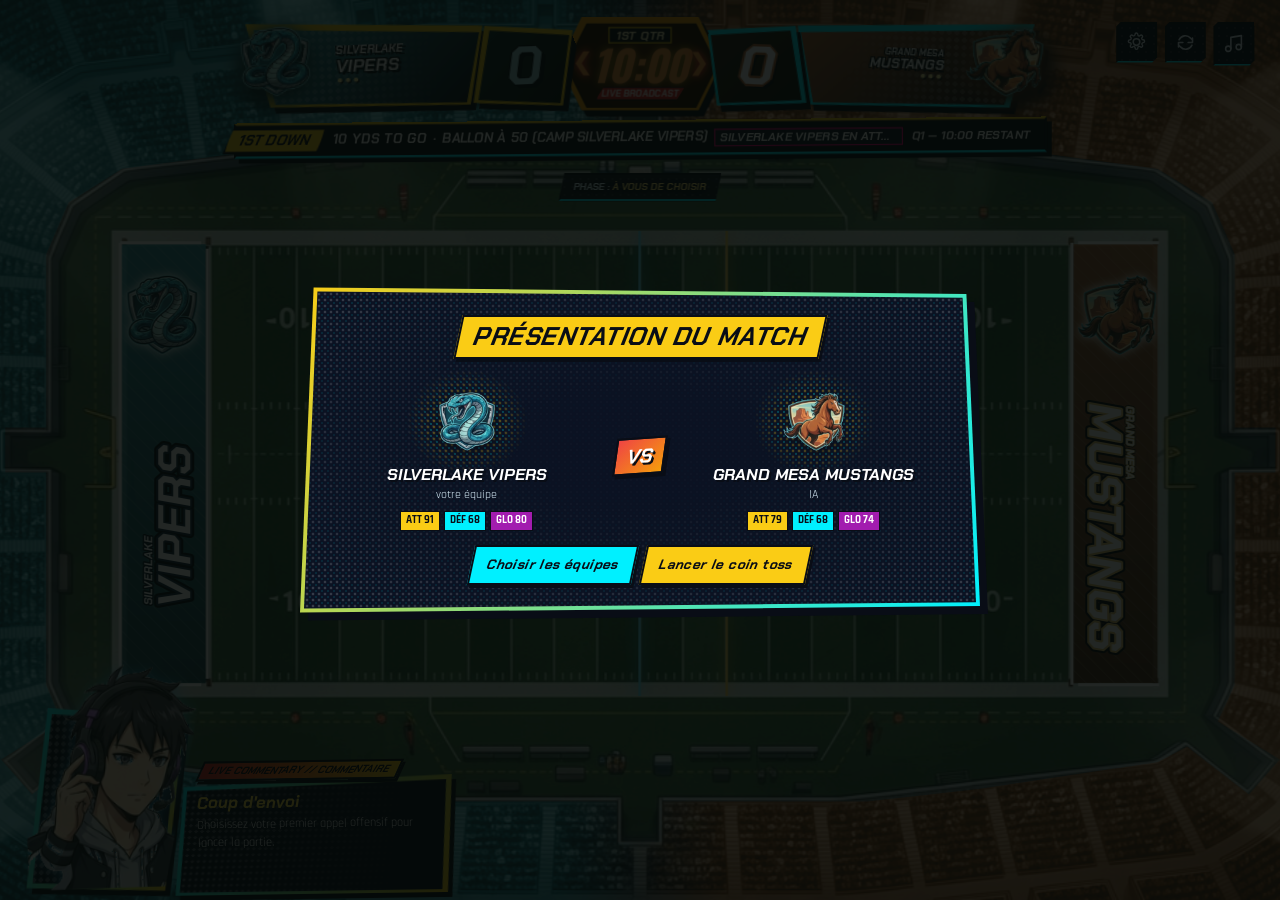
==== index.html @ 0952929d "Coach Tony V2" ====
<!DOCTYPE html>
<html lang="fr">
<head>
<meta charset="UTF-8">
<meta name="viewport" content="width=device-width, initial-scale=1, viewport-fit=cover">
<title data-text="ui.static.documentTitle">Coach Tony - Tactical Football</title>
<link rel="preconnect" href="https://fonts.googleapis.com">
<link rel="preconnect" href="https://fonts.gstatic.com" crossorigin>
<link href="https://fonts.googleapis.com/css2?family=Chakra+Petch:ital,wght@0,600;0,700;1,700&family=Rajdhani:wght@400;500;600;700&display=swap" rel="stylesheet">
<link href="https://fonts.googleapis.com/css2?family=Oswald:wght@400;500;600;700&family=Work+Sans:wght@400;500;600&display=swap" rel="stylesheet">
  <link rel="stylesheet" href="styles/main.css?v=stadium-wide-mask-4">
</head>
<body>
<div class="wrap game-shell">
  <div class="field-outer" id="fieldOuter">
    <div class="stadium-crowd-tint" aria-hidden="true"></div>
    <div class="stadium-crowd-glow" aria-hidden="true"></div>
    <div class="stadium-flashes" aria-hidden="true"></div>
    <canvas class="anime-vfx-canvas" id="animeVfxCanvas" aria-hidden="true"></canvas>
    <div class="field" id="field">
      <canvas class="tactical-canvas" id="tacticalCanvas" aria-hidden="true"></canvas>
      <div class="celebration-layer" id="celebrationLayer"></div>
      <div class="endzone left" id="endzoneLeft">COMÈTES</div>
      <div class="endzone right" id="endzoneRight">LOUPS</div>
      <div class="field-markings" id="fieldMarkings"></div>
      <div class="marker" id="firstDownMarker" role="img" aria-label="Ligne à gagner"></div>
      <div class="los-line" id="scrimmageLine" role="img" aria-label="Ligne de scrimmage"></div>
      <div class="ball-flight" id="ballMarker"></div>
    </div>
  </div>

  <div id="anime-cutin-overlay" aria-hidden="true">
    <div class="cutin-banner">
      <div class="cutin-content">
        <img class="cutin-logo" alt="">
        <div class="cutin-copy">
          <div class="cutin-title"></div>
          <div class="cutin-subtitle"></div>
        </div>
      </div>
    </div>
  </div>

  <main class="game-overlay">
    <div class="scoreboard">
      <div class="team-score player">
        <div class="team-banner-halftone" aria-hidden="true"></div>
        <img class="team-logo" id="scoreLogoPlayer" alt="">
        <div class="team-content">
          <div class="name" id="scoreNamePlayer"><span class="team-city"></span><span class="team-mascot" data-text="ui.static.playerTeamName">Comètes</span></div>
          <div class="timeouts" id="toPlayer" data-title="ui.static.timeoutTitle" title="Temps morts restants"></div>
        </div>
      </div>
      <div class="score-tile player">
        <div class="score-upright"><div class="val" id="scorePlayer">0</div></div>
      </div>
      <div class="clockbox">
        <span class="clock-chevron left" aria-hidden="true">❮</span>
        <div class="quarter" id="quarterLabel" data-text="ui.status.scoreboardQuarter1">1st QTR</div>
        <div class="time" id="clockLabel">05:00</div>
        <div class="clock-state" id="clockState"></div>
        <div class="broadcast-badge" data-text="ui.static.liveBroadcast">LIVE BROADCAST</div>
        <span class="clock-chevron right" aria-hidden="true">❯</span>
      </div>
      <div class="score-tile ai">
        <div class="score-upright"><div class="val" id="scoreAI">0</div></div>
      </div>
      <div class="team-score ai">
        <div class="team-banner-halftone" aria-hidden="true"></div>
        <img class="team-logo" id="scoreLogoAI" alt="">
        <div class="team-content">
          <div class="name" id="scoreNameAI"><span class="team-city"></span><span class="team-mascot" data-text="ui.static.aiTeamName">Loups de Fer</span></div>
          <div class="timeouts" id="toAI" data-title="ui.static.timeoutTitle" title="Temps morts restants"></div>
        </div>
      </div>
    </div>

    <div class="hud-tools" aria-label="Commandes du match">
      <button class="icon-button" id="settingsToggle" type="button" aria-label="Réglages" title="Réglages" aria-expanded="false" aria-controls="settingsPanel">
        <svg aria-hidden="true"><use href="assets/images/ui-icons.svg#settings"></use></svg>
      </button>
      <button class="icon-button" id="restartToggle" type="button" aria-label="Nouveau match" title="Nouveau match">
        <svg aria-hidden="true"><use href="assets/images/ui-icons.svg#restart"></use></svg>
      </button>
      <button class="icon-button music-toggle" id="musicToggle" type="button" aria-label="Activer la musique" title="Activer la musique" aria-pressed="false">
        <svg aria-hidden="true"><use href="assets/images/ui-icons.svg#music"></use></svg>
      </button>
      <span id="saveStatus" class="save-status" role="status"></span>
    </div>

    <div class="situation">
      <b id="downStatus">1st DOWN</b>
      <div class="situation-main"><span class="poss-tag" id="possTag">—</span><b id="downDistance">10 YDS TO GO</b><span class="spot-separator"> · </span><span class="spot-caption">ballon à</span> <b id="ballSpotLabel">--</b></div>
      <div id="situationExtra"></div>
    </div>
    <div class="phase-indicator" id="playPhaseBar" aria-live="polite" tabindex="-1">
      <span data-text="ui.static.phasePrefix">Phase :</span> <b id="playPhaseLabel">À vous de choisir</b>
    </div>

    <div class="result-box commentator-bubble" id="resultBox" aria-live="polite">
      <div class="commentator-portrait-wrapper" aria-hidden="true">
        <div class="commentator-portrait-card">
          <div class="commentator-card-frame">
            <div class="commentator-halftone"></div>
          </div>
        </div>
        <div class="commentator-portrait-window">
          <img class="commentator-portrait" alt="">
        </div>
      </div>
      <div class="commentator-dialogue-card">
        <div class="commentator-card-frame" aria-hidden="true">
          <div class="commentator-halftone"></div>
        </div>
        <div class="commentator-label" data-text="ui.static.liveCommentary" aria-hidden="true">LIVE COMMENTARY // COMMENTAIRE</div>
        <div class="result-copy" tabindex="0">
          <div class="headline" data-text="ui.static.openingHeadline">Coup d'envoi</div>
          <div class="explain" data-text="ui.static.openingExplain">Choisissez votre premier appel offensif pour lancer la partie.</div>
          <div class="commentary" id="resultCommentary"></div>
        </div>
      </div>
    </div>

    <section class="panel controls-panel overlay-panel playbook-hud" id="controlsPanel" aria-labelledby="controlsTitle">
      <div class="playbook-frame" aria-hidden="true"><div class="playbook-halftone"></div></div>
      <div class="playbook-toolbar" role="group" aria-label="Commandes du playbook" tabindex="0">
        <h2 class="playbook-label" id="controlsTitle" data-text="ui.static.tacticalPlaybook">TACTICAL PLAYBOOK</h2>
        <div class="playbook-navigation" id="playbookNavigation"></div>
      </div>
      <div id="controlsBody"></div>
    </section>

    <section class="overlay-drawer overlay-panel hidden" id="settingsPanel" aria-labelledby="settingsTitle">
      <div class="drawer-heading">
        <h2 id="settingsTitle" data-text="ui.static.settingsTitle">Réglages</h2>
        <button class="icon-button drawer-close" type="button" aria-label="Fermer les réglages" data-close-panel="settingsPanel">
          <svg aria-hidden="true"><use href="assets/images/ui-icons.svg#close"></use></svg>
        </button>
      </div>
      <label class="setting-row"><span data-text="ui.static.speedLabel">Vitesse de lecture</span>
        <select id="animSpeedSelect">
          <option value="1">x1</option><option value="1.5">x1.5</option><option value="2">x2</option>
        </select>
      </label>
      <label class="setting-row" data-title="ui.static.tacticalCardsTitle" title="Affiche les forces (+) et faiblesses (−) sous chaque appel">
        <span data-text="ui.static.tacticalCards">Fiches tactiques</span><input type="checkbox" id="cardsToggle" checked>
      </label>
      <label class="setting-row"><span data-text="ui.static.sound">Effets sonores</span><input type="checkbox" id="audioEnabledToggle"></label>
      <label class="setting-row"><span data-text="ui.static.volume">Volume</span><input type="range" id="audioVolumeSlider" min="0" max="1" step="0.05"></label>
      <button class="action-btn secondary skip-animation" id="skipAnimBtn" data-text="ui.static.skipAnimation">Passer l'animation</button>
    </section>

    <section class="overlay-drawer overlay-panel trends-drawer hidden" id="trendsPanel" aria-labelledby="trendsTitle">
      <div class="drawer-heading">
        <h2 id="trendsTitle" data-text="ui.static.tendenciesTitle">Tendances tactiques</h2>
        <button class="icon-button drawer-close" type="button" aria-label="Fermer les tendances" data-close-panel="trendsPanel">
          <svg aria-hidden="true"><use href="assets/images/ui-icons.svg#close"></use></svg>
        </button>
      </div>
      <div class="stat-line"><span class="k" data-text="ui.static.playerOffenseTendency">Votre attaque (tout le match)</span><span class="v" id="tendRunPass">—</span></div>
      <div class="stat-line"><span class="k" data-text="ui.static.aiOffenseTendency">Attaque IA (tout le match)</span><span class="v" id="tendAIRunPass">—</span></div>
      <div class="meter"><div id="tendMeter" style="width:50%;"></div></div>
      <div class="stat-line"><span class="k" data-text="ui.static.predictabilityScore">Score de prévisibilité</span><span class="v" id="tendScore">0 / 100</span></div>
      <div class="stat-line"><span class="k" data-text="ui.static.opponentRead">Lecture récente de l'adversaire</span><span class="v" id="tendRead">—</span></div>
      <div class="tendency-explain" id="tendExplain"></div>
      <div class="play-group">
        <div class="label" id="historyLabel" data-text="ui.static.playHistory" data-text-values='{"team":"Comètes"}'>8 derniers appels offensifs ({team})</div>
        <div class="history-row" id="historyChips"></div>
      </div>
      <div class="drawer-actions">
        <label class="switch"><input type="checkbox" id="debugToggle"> <span data-text="ui.static.debugDetails">Mode debug (détails IA)</span></label>
        <label class="switch"><input type="checkbox" id="animDebugToggle"> <span data-text="ui.static.debugAnimation">Mode debug (animation)</span></label>
        <button class="action-btn secondary" id="runTestsBtn" data-text="ui.static.runBalanceTests">Lancer les tests d'équilibrage</button>
        <button class="action-btn secondary" id="saveMenuBtn" data-text="ui.static.save">Sauvegarde</button>
      </div>
      <details class="debug" id="animDebugPanel"><summary data-text="ui.static.animationDetails">Détails de l'animation en cours</summary><pre class="debuglog" id="animDebugLog">—</pre></details>
      <details class="debug" id="debugPanel"><summary data-text="ui.static.calculationDetails">Détails du dernier calcul IA</summary><pre class="debuglog" id="debugLog">—</pre></details>
      <details class="debug"><summary data-text="ui.static.matchJournal">Journal de match (coin toss, kickoffs, mi-temps)</summary><pre class="debuglog" id="matchLogEl">—</pre></details>
      <details class="debug"><summary data-text="ui.static.testJournal">Journal des tests d'équilibrage</summary><pre class="debuglog" id="testLog" data-text="ui.static.testJournalHint">Cliquez sur « Lancer les tests d'équilibrage » pour vérifier le système.</pre></details>
    </section>
  </main>
</div>

<div class="final-overlay hidden" id="pregameOverlay">
  <div class="modal-frame pregame-frame">
  <span class="modal-texture" aria-hidden="true"></span>
  <div class="final-card">
    <h2 data-text="ui.static.pregameTitle">Présentation du match</h2>
    <div id="pregameBody"></div>
    <div class="action-row" style="justify-content:center;">
      <button class="action-btn secondary" id="teamPickerToggle" data-text="ui.static.chooseTeams" onclick="toggleTeamPicker()">Choisir les équipes</button>
      <button class="action-btn" id="pregameStartBtn" data-text="ui.static.startCoinToss">Lancer le coin toss</button>
    </div>
    <div id="teamPicker" class="hidden">
      <div class="team-picker-toolbar">
        <label class="team-sort-label"><span data-text="ui.static.sortTeams">Trier par</span>
          <select id="teamSortSelect" onchange="renderTeamPicker()">
            <option value="overall" data-text="ui.static.sortOverall">Note globale</option><option value="offense" data-text="ui.static.sortOffense">Attaque</option>
            <option value="defense" data-text="ui.static.sortDefense">Défense</option><option value="name" data-text="ui.static.sortName">Nom</option>
          </select></label>
        <button class="action-btn secondary team-random" data-text="ui.static.randomTeams" onclick="randomizeTeams()">Tirage aléatoire</button>
      </div>
      <div id="teamPickerList" class="team-picker-list"></div>
      <div class="team-picker-hint" data-text="ui.static.teamPickerHint">« Vous » choisit votre équipe, « IA » celle de l'adversaire. Choisir la même équipe des deux côtés échange les rôles.</div>
    </div>
  </div>
  </div>
</div>

<div class="final-overlay hidden" id="choiceOverlay">
  <div class="modal-frame choice-frame">
  <span class="modal-texture" aria-hidden="true"></span>
  <div class="final-card">
    <h2 id="choiceTitle" data-text="ui.static.choiceDefaultTitle">Choix</h2>
    <div id="choiceBody" style="margin:12px 0 14px;color:var(--ink);font-size:0.9rem;line-height:1.45;"></div>
    <div class="action-row" id="choiceActions" style="justify-content:center;flex-wrap:wrap;"></div>
  </div>
  </div>
</div>

<div class="final-overlay hidden" id="tossOverlay">
  <div class="modal-frame toss-frame">
  <span class="modal-texture" aria-hidden="true"></span>
  <div class="final-card" id="tossCard">
    <h2 id="tossTitle" data-text="ui.static.coinTossTitle">Coin Toss</h2>
    <div class="toss-matchup">
      <div class="toss-team">
        <img class="toss-team-logo" id="tossTeamPlayerLogo" alt="">
        <div id="tossTeamPlayerName" data-text="ui.static.playerTeamName">Comètes</div>
      </div>
      <div id="coinEl">?</div>
      <div class="toss-team">
        <img class="toss-team-logo" id="tossTeamAILogo" alt="">
        <div id="tossTeamAIName" data-text="ui.static.aiTeamName">Loups de Fer</div>
      </div>
    </div>
    <div id="tossBody" style="color:var(--ink);font-size:0.92rem;margin-bottom:14px;min-height:1.4em;"></div>
    <div class="action-row" id="tossActions" style="justify-content:center;"></div>
    <div class="music-prompt music-prompt-toss">
      <span class="music-recommendation" data-text="ui.static.musicRecommendation">Pour une meilleure expérience, nous vous conseillons d'activer la musique.</span>
      <button class="action-btn music-toggle music-toggle-prominent" id="musicToggleToss" type="button" aria-pressed="false" data-text="ui.static.musicEnable">Activer la musique</button>
    </div>
  </div>
  </div>
</div>

<div class="drive-summary hidden" id="driveSummaryPanel">
  <div id="driveSummaryBody"></div>
  <span class="close-x" id="driveSummaryClose">✕</span>
</div>

<div class="final-overlay hidden" id="finalOverlay">
  <div class="modal-frame final-frame">
  <span class="modal-texture" aria-hidden="true"></span>
  <div class="final-card">
    <h2 id="finalTitle" data-text="ui.static.finalTitle">Fin du match</h2>
    <div class="score final-score" id="finalScore">
      <div class="final-score-team" id="finalTeamPlayer"><img id="finalLogoPlayer" alt=""><span id="finalPointsPlayer">0</span></div>
      <span aria-hidden="true">–</span>
      <div class="final-score-team" id="finalTeamAI"><span id="finalPointsAI">0</span><img id="finalLogoAI" alt=""></div>
    </div>
    <button class="action-btn" id="finalReset" data-text="ui.static.replay">Rejouer</button>
  </div>
  </div>
</div>


  <script src="scripts/loader.js?v=defense-formations-1"></script>
</body>
</html>
---- styles/main.css ----
:root{
    --bg: #080e12;
    --bg-panel: #111a20;
    --bg-panel-raised: #19252c;
    --surface-overlay: rgba(8,14,18,0.94);
    --turf: #21643e;
    --turf-line: #d8ecdc;
    --chalk: #f5f7f5;
    --ink: #d0d9dc;
    --ink-dim: #91a1a7;
    --gold: #efb64f;
    --gold-dim: #ac7c31;
    --player-accent: #55bdd0;
    --ai-accent: #d96b52;
    --home-primary: var(--player-accent);
    --away-primary: var(--ai-accent);
    --danger: #df5b58;
    --success: #6bc17a;
    --border: #29373d;
    --border-strong: #405158;
    --shadow-panel: 0 8px 26px rgba(0,0,0,0.26);
    --shadow-overlay: 0 18px 48px rgba(0,0,0,0.5);
    --focus-ring: #f5d17e;
    --radius-sm: 6px;
    --radius-md: 10px;
    --radius-lg: 16px;
    --radius-pill: 999px;
    --space-1: 4px;
    --space-2: 8px;
    --space-3: 12px;
    --space-4: 16px;
    --space-5: 24px;
    --control-size: 44px;
    font-size: 16px;
    box-sizing: border-box;
    padding-top: env(safe-area-inset-top, 0px);
    padding-bottom: env(safe-area-inset-bottom, 0px);
  }
  html{ scroll-padding-top: env(safe-area-inset-top, 0px); }
  @media (prefers-color-scheme: dark){
    :root:not([data-theme="light"]){
      --bg: #080e12; --bg-panel: #111a20; --bg-panel-raised: #19252c;
    }
  }
  :root[data-theme="dark"]{
    --bg: #080e12; --bg-panel: #111a20; --bg-panel-raised: #19252c;
  }
  *{ box-sizing: border-box; }
  body{
    margin:0;
    background:
      radial-gradient(ellipse at 50% -20%, rgba(52,102,76,0.18), transparent 58%),
      var(--bg);
    color: var(--ink);
    font-family: 'Work Sans', system-ui, -apple-system, sans-serif;
    line-height: 1.45;
    min-height: 100%;
  }
  h1,h2,h3,.display{
    font-family: 'Oswald', 'Arial Narrow', sans-serif;
    color: var(--chalk);
    letter-spacing: 0.02em;
    margin: 0;
  }
  .wrap{
    max-width: 980px;
    margin: 0 auto;
    padding: 18px 16px 60px;
  }
  header.top{
    display:flex;
    align-items:baseline;
    justify-content:space-between;
    flex-wrap: wrap;
    gap: 8px;
    margin-bottom: 14px;
    border-bottom: 1px solid var(--border);
    padding-bottom: 12px;
  }
  header.top h1{ font-size: 1.5rem; font-weight:600; }
  header.top .tag{ color: var(--ink-dim); font-size: 0.85rem; }

  /* Scoreboard */
  .scoreboard{
    display:grid;
    grid-template-columns: 1fr auto 1fr;
    align-items:center;
    gap: 10px;
    background: linear-gradient(135deg, var(--bg-panel), var(--bg-panel-raised));
    border: 1px solid var(--border-strong);
    border-radius: var(--radius-md);
    padding: 14px 16px;
    margin-bottom: 14px;
    box-shadow: var(--shadow-panel);
  }
  .team-score{ text-align:center; }
  .team-score .name{ font-family:'Oswald',sans-serif; font-size:0.95rem; color:var(--ink); }
  .team-score .val{ font-family:'Oswald',sans-serif; font-size:2.4rem; font-weight:600; color:var(--chalk); line-height:1; }
  .team-score.player .val{ color: var(--player-accent); }
  .team-score.ai .val{ color: var(--ai-accent); }
  .clockbox{ text-align:center; padding: 0 8px; border-left:1px solid var(--border); border-right:1px solid var(--border); }
  .clockbox .quarter{ font-size:0.8rem; color: var(--ink-dim); }
  .clockbox .time{ font-family:'Oswald',sans-serif; font-size:1.6rem; color: var(--gold); }

  .situation{
    display:flex; justify-content:space-between; flex-wrap:wrap; gap:6px;
    font-size: 0.9rem; color: var(--ink);
    background: var(--bg-panel-raised);
    border:1px solid var(--border);
    border-radius: var(--radius-md);
    padding: 10px 14px;
    margin-bottom: 14px;
  }
  .situation b{ color: var(--chalk); }
  .poss-tag{
    display:inline-block; padding:1px 8px; border-radius: 999px; font-size:0.75rem;
    border:1px solid var(--border);
  }
  .poss-tag.player{ color:var(--player-accent); border-color:var(--player-accent); }
  .poss-tag.ai{ color:var(--ai-accent); border-color:var(--ai-accent); }

  /* Field */
  .field-outer{
    background: var(--turf);
    border-radius: var(--radius-md);
    border: 1px solid #0e3220;
    padding: 10px;
    margin-bottom: 14px;
    overflow-x:auto;
  }
  .field{
    position:relative;
    height: 260px;
    min-width: 560px;
    background-image:
      linear-gradient(180deg, rgba(255,255,255,0.03), transparent 40%, transparent 60%, rgba(0,0,0,0.12));
    border-left: 3px solid var(--turf-line);
    border-right: 3px solid var(--turf-line);
    overflow: hidden;
  }
  @media (max-width: 560px){
    .field{ height: 190px; }
  }
  .field .endzone{
    position:absolute; top:0; bottom:0; width:calc(100% / 12);
    display:flex; align-items:center; justify-content:center; letter-spacing:0.12em; font-weight:700;
    font-family:'Oswald',sans-serif; font-size:0.7rem; color: var(--turf-line);
    writing-mode: vertical-rl;
  }
  .field .endzone.left{ left:0; background: rgba(79,176,198,0.18); writing-mode: vertical-rl; transform: rotate(180deg); }
  .field .endzone.right{ right:0; background: rgba(193,85,63,0.18); }
  /* Marquages du terrain (Phase 3) : lignes tous les 5 yards, numéros 10-50-10,
     hash marks tous les yards, poteaux aux lignes de fond. */
  .field-markings{ position:absolute; inset:0; pointer-events:none; z-index:1; }
  .field-markings .yl{ position:absolute; top:0; bottom:0; width:1px; background: rgba(255,255,255,0.16); transform: translateX(-0.5px); }
  .field-markings .yl.major{ background: rgba(255,255,255,0.32); }
  .field-markings .yl.goal{ width:3px; background: rgba(255,255,255,0.85); transform: translateX(-1.5px); }
  .field-markings .yl.mid{ background: rgba(255,255,255,0.45); }
  .field-markings .ynum{ position:absolute; transform: translateX(-50%); font-family:'Oswald',sans-serif; font-weight:700;
    font-size:0.78rem; color: rgba(255,255,255,0.55); letter-spacing:0.04em; line-height:1; white-space:nowrap; }
  .field-markings .ynum.top{ top:7%; transform: translateX(-50%) rotate(180deg); }
  .field-markings .ynum.bottom{ bottom:7%; }
  .field-markings .ynum .arr{ font-size:0.5rem; vertical-align:middle; opacity:0.8; margin:0 1px; }
  .field-markings .hash{ position:absolute; height:5px; background-image: repeating-linear-gradient(90deg, rgba(255,255,255,0.32) 0 1px, transparent 1px 1%); }
  .field-markings .goalpost{ position:absolute; top:40%; height:20%; width:4px; background:#f2d27a; border-radius:2px; box-shadow:0 0 6px rgba(242,210,122,0.5); transform: translateX(-2px); }
  .celebration-layer{ position:absolute; inset:0; pointer-events:none; z-index:22; overflow:hidden; }
  .confetti{ position:absolute; top:0; left:0; width:7px; height:11px; border-radius:1px; will-change: transform, opacity; }
  .confetti.round{ border-radius:50%; width:6px; height:6px; }
  .mini-football{ position:absolute; top:0; left:0; width:20px; height:12px; margin:-6px 0 0 -10px; border-radius:50%;
    background: radial-gradient(ellipse at 40% 35%, #a5602d, #6b3a1c 70%); border:1px solid #2c1608; will-change: transform, opacity; }
  .mini-football::after{ content:''; position:absolute; left:6px; right:6px; top:5px; height:1px; background:#f4f6f2; box-shadow: 0 -2px 0 -0.5px transparent; }
  .field .marker{
    position:absolute; top:0; bottom:0; width:3px;
    background:var(--gold);
    box-shadow:0 0 8px rgba(239,182,79,0.68);
    transition:left 650ms ease; z-index:4;
  }
  .field .marker::before{
    position:absolute;
    top:9px;
    left:50%;
    transform:translateX(-50%);
    padding:3px 6px;
    border-radius:4px;
    font:600 0.58rem 'Work Sans',sans-serif;
    letter-spacing:0.05em;
    line-height:1;
    white-space:nowrap;
    box-shadow:0 2px 6px rgba(0,0,0,0.38);
  }
  .field .marker::before{
    content:attr(data-down-label);
    color:#17130a;
    background:var(--gold);
  }
  .field .marker.flash{ animation: markerFlash 1s ease; }
  .field.camera-shake-light{ animation: fieldCameraShakeLight 260ms ease-out; }
  .field.camera-shake-heavy{ animation: fieldCameraShakeHeavy 380ms ease-out; }
  .field.camera-shake-breakaway{ animation: fieldCameraShakeBreakaway 620ms ease-out; }
  .field.touchdown-glow::after{
    content:''; position:absolute; inset:0; z-index:5; pointer-events:none; opacity:0;
    background:radial-gradient(ellipse 22% 72% at var(--touchdown-x, 100%) 50%, rgba(242,210,122,0.78), rgba(226,166,64,0.24) 48%, transparent 100%);
    animation:endzoneGlow 900ms ease-out forwards;
  }
  .field-outer.sack-impact{ animation:sackFieldImpact 560ms ease-out; }
  .field-outer.touchdown-impact{ animation:touchdownFieldImpact 900ms ease-out; }
  @keyframes fieldCameraShakeLight{
    0%,100%{ transform:translate(0,0); }
    25%{ transform:translate(1px,-1px); }
    55%{ transform:translate(-1px,1px); }
    78%{ transform:translate(0.5px,0); }
  }
  @keyframes fieldCameraShakeHeavy{
    0%,100%{ transform:translate(0,0); }
    18%{ transform:translate(-3px,2px); }
    38%{ transform:translate(3px,-2px); }
    58%{ transform:translate(-2px,-1px); }
    78%{ transform:translate(2px,1px); }
  }
  @keyframes fieldCameraShakeBreakaway{
    0%,100%{ transform:translate(0,0); }
    20%{ transform:translate(-2px,0.5px); }
    40%{ transform:translate(2px,-1px); }
    65%{ transform:translate(-1.5px,1px); }
    82%{ transform:translate(1px,0); }
  }
  @keyframes markerFlash{
    0%,100%{ box-shadow:none; }
    30%{ box-shadow: 0 0 14px 4px rgba(226,166,64,0.9); }
  }
  .field .yardlabel{
    position:absolute; bottom:2px; font-size:0.6rem; color: rgba(255,255,255,0.5); transform: translateX(-50%);
  }
  .field .lane-hint{
    position:absolute; left:6%; right:6%; height:1px; background: rgba(255,255,255,0.06);
  }
  .field .los-line{
    position:absolute; top:0; bottom:0; width:3px;
    background:linear-gradient(90deg,transparent 0 1px,#64c9ff 1px 2px,transparent 2px);
    box-shadow:0 0 7px rgba(71,181,255,0.85),0 0 0 1px rgba(8,28,47,0.72);
    z-index:3; margin-left:-1.5px;
    transition: left 220ms ease-out;
  }
  .field .los-line.pop{ animation: losPop 480ms ease; }
  @keyframes losPop{
    0%{ transform: scaleY(1); box-shadow: 0 0 6px rgba(63,142,245,0.7); }
    25%{ transform: scaleY(1.15); box-shadow: 0 0 18px 4px rgba(63,142,245,0.95); }
    100%{ transform: scaleY(1); box-shadow: 0 0 6px rgba(63,142,245,0.7); }
  }
  #ballMarker.pop{ animation: ballPop 420ms ease; }
  @keyframes ballPop{
    0%{ transform: scale(1); }
    30%{ transform: scale(1.6); }
    100%{ transform: scale(1); }
  }

  .player-dot{
    position:absolute; width:18px; height:18px; margin-left:-9px; margin-top:-9px;
    border-radius:50%; z-index:6; box-shadow:0 2px 4px rgba(0,0,0,0.45);
    display:flex; align-items:center; justify-content:center;
    font-size:0.55rem; font-family:'Oswald',sans-serif; color:#0b120e; font-weight:600;
    border: 2px solid rgba(0,0,0,0.35);
  }
  .player-dot.team-player{ background: var(--player-accent); }
  .player-dot.team-ai{ background: var(--ai-accent); }
  .player-dot.alternate-uniform{
    background:#f5f7f5;
    border:3px solid var(--ai-accent);
    color:#111a20;
  }
  .player-dot.carrier{ box-shadow: 0 0 0 3px rgba(226,166,64,0.55), 0 2px 4px rgba(0,0,0,0.45); }
  .player-dot.breakaway{ z-index:9; animation:breakawayCarrier 760ms ease-out; }
  .player-dot.breakaway::before,.player-dot.breakaway::after{
    content:''; position:absolute; top:50%; width:18px; height:2px; border-radius:2px;
    background:linear-gradient(90deg, transparent, rgba(242,210,122,0.95));
    opacity:0; animation:breakawayTrail 520ms ease-out;
  }
  .player-dot.breakaway[data-direction="right"]::before,
  .player-dot.breakaway[data-direction="right"]::after{ right:calc(100% + 2px); transform-origin:right center; }
  .player-dot.breakaway[data-direction="left"]::before,
  .player-dot.breakaway[data-direction="left"]::after{
    left:calc(100% + 2px); transform-origin:left center;
    background:linear-gradient(270deg, transparent, rgba(242,210,122,0.95));
    animation-name:breakawayTrailReverse;
  }
  .player-dot.breakaway::after{ width:12px; top:70%; animation-delay:90ms; }
  @keyframes breakawayCarrier{
    0%,100%{ filter:none; }
    25%,55%{ filter:brightness(1.65) drop-shadow(0 0 7px rgba(242,210,122,0.95)); }
  }
  @keyframes breakawayTrail{
    0%{ opacity:0; transform:scaleX(0.2); }
    30%{ opacity:0.95; transform:scaleX(1); }
    100%{ opacity:0; transform:scaleX(1.4); }
  }
  @keyframes breakawayTrailReverse{
    0%{ opacity:0; transform:scaleX(-0.2); }
    30%{ opacity:0.95; transform:scaleX(-1); }
    100%{ opacity:0; transform:scaleX(-1.4); }
  }
  .player-dot.mini{ width:11px; height:11px; margin-left:-5.5px; margin-top:-5.5px; font-size:0.4rem; opacity:0.92; }
  .player-dot.mini.qb{ box-shadow: 0 0 0 2px rgba(226,166,64,0.6), 0 2px 4px rgba(0,0,0,0.45); }
  .ball-flight{
    position:absolute; width:17px; height:10px; margin-left:-8.5px; margin-top:-5px;
    z-index:7; pointer-events:none; transform-origin:center;
    clip-path:polygon(0 50%,8% 22%,25% 4%,50% 0,75% 4%,92% 22%,100% 50%,92% 78%,75% 96%,50% 100%,25% 96%,8% 78%);
    background:linear-gradient(180deg,#9a5b32 0%,#713a1c 38%,#512610 100%);
    box-shadow:0 2px 4px rgba(0,0,0,0.65), inset 0 1px 1px rgba(255,215,170,0.45);
    transition:opacity 180ms ease;
  }
  .ball-flight::before{
    content:""; position:absolute; left:12%; top:47%; width:76%; height:1.5px;
    background:#f3e5c9; box-shadow:0 0 1px rgba(0,0,0,0.8);
  }
  .ball-flight::after{
    content:""; position:absolute; left:12%; top:31%; width:76%; height:38%;
    background:repeating-linear-gradient(90deg,transparent 0 1px,#f3e5c9 1px 2px,transparent 2px 4px);
    box-shadow:0 0 1px rgba(0,0,0,0.8);
  }
  .ball-flight[data-mode="inflight"], .ball-flight[data-mode="toss"]{ filter:brightness(1.12); }
  .ball-flight[data-mode="loose"]{ filter:brightness(1.22); }
  .ball-flight.fade{ opacity:0; }
  #ballMarker{ top:50%; transition:left 220ms ease-out; }
  .field.ball-in-play #ballMarker{ display:none; }
  .tackle-impact{
    position:absolute; width:26px; height:26px; margin-left:-13px; margin-top:-13px;
    border-radius:50%; z-index:8; pointer-events:none;
    background: radial-gradient(circle, rgba(244,246,242,0.85) 0%, rgba(244,246,242,0) 70%);
    animation: impactPulse 420ms ease-out forwards;
  }
  .tackle-impact.sack{
    width:48px; height:48px; margin-left:-24px; margin-top:-24px;
    background:radial-gradient(circle, rgba(255,244,218,0.98) 0%, rgba(242,166,64,0.55) 28%, rgba(244,246,242,0) 72%);
    animation:impactPulse 620ms ease-out forwards;
  }
  .tackle-impact.turnover{
    width:42px; height:42px; margin-left:-21px; margin-top:-21px;
    background:radial-gradient(circle, rgba(255,255,255,0.95) 0%, rgba(220,70,70,0.58) 32%, rgba(220,70,70,0) 74%);
    animation:impactPulse 560ms ease-out forwards;
  }
  .tackle-impact.sack::after,.tackle-impact.turnover::after{
    content:''; position:absolute; inset:3px; border:2px solid rgba(255,244,218,0.9); border-radius:50%;
    animation:impactRing 560ms ease-out forwards;
  }
  .tackle-impact.turnover::after{ border-color:rgba(255,115,115,0.95); }
  @keyframes impactRing{
    0%{ transform:scale(0.25); opacity:0.95; }
    100%{ transform:scale(1.65); opacity:0; }
  }
  @keyframes impactPulse{
    0%{ transform:scale(0.3); opacity:1; }
    100%{ transform:scale(2.2); opacity:0; }
  }
  .field-outer.big-play-pulse{ animation: bigPlayPulse 480ms ease-out; }
  @keyframes bigPlayPulse{
    0%{ transform:translate(-50%,-50%) scale(1); }
    35%{ transform:translate(-50%,-50%) scale(1.012); }
    100%{ transform:translate(-50%,-50%) scale(1); }
  }
  .field-outer.turnover-flash{ animation: turnoverFlash 780ms ease-out; }
  @keyframes turnoverFlash{
    0%{ box-shadow: inset 0 0 0 4px rgba(210,77,77,0); }
    22%{ box-shadow: inset 0 0 0 6px rgba(210,77,77,0.95), 0 0 24px rgba(210,77,77,0.55); }
    44%{ box-shadow: inset 0 0 0 2px rgba(210,77,77,0.35), 0 0 8px rgba(210,77,77,0.2); }
    100%{ box-shadow: inset 0 0 0 4px rgba(210,77,77,0); }
  }
  @keyframes sackFieldImpact{
    0%,100%{ box-shadow:0 0 0 rgba(244,246,242,0); }
    20%{ box-shadow:0 0 22px 4px rgba(244,246,242,0.52); }
  }
  @keyframes touchdownFieldImpact{
    0%,100%{ transform:translate(-50%,-50%) scale(1); box-shadow:0 0 0 rgba(242,210,122,0); }
    24%{ transform:translate(-50%,-50%) scale(1.012); box-shadow:0 0 24px 6px rgba(242,210,122,0.72); }
    58%{ transform:translate(-50%,-50%) scale(1.004); box-shadow:0 0 14px 3px rgba(242,210,122,0.4); }
  }
  @keyframes endzoneGlow{
    0%{ opacity:0; }
    28%{ opacity:1; }
    100%{ opacity:0; }
  }
  .score-tile .val.score-pulse{ animation: scorePulse 700ms ease-out; }
  @media (prefers-reduced-motion: reduce){
    .field.camera-shake-light,.field.camera-shake-heavy,.field.camera-shake-breakaway,
    .field-outer.big-play-pulse,.field-outer.sack-impact,
    .field-outer.turnover-flash,.field-outer.touchdown-impact,
    .score-tile .val.score-pulse,.field .marker.flash,
    .field .los-line.pop,#ballMarker.pop{ animation:none; }
    .field .marker,.field .los-line,#ballMarker{ transition:none; }
    .field.touchdown-glow::after{ animation:none; display:none; }
    .tackle-impact.sack,.tackle-impact.turnover,.player-dot.breakaway{ animation:none; }
    .tackle-impact.sack::after,.tackle-impact.turnover::after,
    .player-dot.breakaway::before,.player-dot.breakaway::after{ animation:none; }
  }
  @keyframes scorePulse{
    0%{ transform:scale(1); text-shadow:none; }
    30%{ transform:scale(1.35); text-shadow:0 0 14px var(--gold); }
    100%{ transform:scale(1); text-shadow:none; }
  }

  /* Récapitulatif de drive */
  .drive-summary{
    position:fixed; left:50%; bottom:18px; transform:translateX(-50%);
    background: var(--bg-panel); border:1px solid var(--gold-dim); border-radius: var(--radius-md);
    padding:10px 16px; z-index:40; max-width:92vw; box-shadow:0 6px 20px rgba(0,0,0,0.4);
    font-size:0.85rem; color:var(--ink); display:flex; align-items:center; gap:14px;
  }
  .drive-summary b{ color:var(--chalk); }
  .drive-summary .close-x{
    cursor:pointer; color:var(--ink-dim); font-size:1rem; padding:2px 6px; border-radius:4px;
  }
  .drive-summary .close-x:hover{ color:var(--chalk); background:var(--bg-panel-raised); }
  .field .yardline-number{
    position:absolute; bottom:4px; font-family:'Oswald',sans-serif; font-size:0.62rem;
    color: rgba(255,255,255,0.45); transform: translateX(-50%);
  }

  /* Sauvegarde */
  .save-status{ color: var(--ink-dim); }
  .save-status.ok{ color:#8fe39c; }
  .save-status.warn{ color:#f2d27a; }
  .save-code{ width:100%; min-height:90px; background: rgba(0,0,0,0.35); color: var(--ink); border:1px solid var(--border); border-radius: var(--radius-sm); font-family: ui-monospace, monospace; font-size:0.72rem; padding:8px; box-sizing:border-box; resize:vertical; }

  /* Gestion du match (Phase 3) */
  .team-score .timeouts{ font-size:0.72rem; letter-spacing:0.3em; color: var(--gold); margin-top:3px; }
  .clockbox .clock-state{ font-size:0.68rem; color: var(--ink-dim); margin-top:3px; letter-spacing:0.02em; }
  .clockbox .clock-state.running{ color:#8fe39c; }
  .clock-controls{ margin-bottom:12px; padding-bottom:10px; border-bottom:1px dashed var(--border); }
  .clock-controls .action-row{ align-items:center; flex-wrap:wrap; gap:8px; }
  .clock-controls .trends-control{ flex:none; margin-left:auto; }
  .mobile-clock-toggle{ display:none; }
  .mobile-clock-details{ display:contents; }
  .clock-info{ font-size:0.78rem; color:var(--ink-dim); margin-top:6px; line-height:1.4; }
  .clock-info.warn{ color:#f2d27a; }
  .tempo-seg{ display:inline-flex; border:1px solid var(--border); border-radius: var(--radius-sm); overflow:hidden; }
  .tempo-seg button{ background:transparent; color:var(--ink); border:0; border-right:1px solid var(--border); padding:7px 11px; font-size:0.8rem; cursor:pointer; font-family:'Work Sans',sans-serif; }
  .tempo-seg button:last-child{ border-right:0; }
  .tempo-seg button.on{ background: var(--gold); color:#23180a; font-weight:600; }
  button.action-btn:disabled{ opacity:0.45; cursor:not-allowed; }
  .coach-note{ font-size:0.8rem; color:var(--ink); margin:6px 0 10px; }
  .coach-note b{ color: var(--gold); }

  /* Sélection des équipes */
  .team-picker-list{ max-height:300px; overflow:auto; border:1px solid var(--border); border-radius: var(--radius-sm); }
  .team-table{ width:100%; border-collapse:collapse; font-size:0.8rem; }
  .team-table th{ position:sticky; top:0; background: var(--bg-panel-raised); color:var(--ink-dim); font-weight:600; text-align:left; padding:6px 8px; font-size:0.72rem; }
  .team-table td{ padding:5px 8px; border-top:1px solid var(--border); color:var(--ink); white-space:nowrap; }
  .team-table td.prof{ color:var(--ink-dim); font-size:0.74rem; }
  .team-table tr.is-player td{ background: rgba(79,176,198,0.10); }
  .team-table tr.is-ai td{ background: rgba(193,85,63,0.10); }
  .team-table .tdot{ display:inline-block; width:10px; height:10px; border-radius:50%; margin-right:7px; vertical-align:middle; }
  .team-table td.pick{ text-align:right; }
  .mini-btn{ font-family:'Work Sans',sans-serif; font-size:0.72rem; padding:3px 8px; margin-left:4px; border-radius:4px; cursor:pointer;
    background: var(--bg-panel-raised); color: var(--ink); border:1px solid var(--border); }
  .mini-btn:hover{ border-color: var(--gold-dim); }
  .mini-btn.on{ background: var(--player-accent); color:#0b120e; border-color: transparent; font-weight:600; }
  .mini-btn.ai.on{ background: var(--ai-accent); }
  /* Controls */
  .panel{
    background: linear-gradient(145deg, var(--bg-panel), rgba(17,26,32,0.94));
    border:1px solid var(--border);
    border-radius: var(--radius-md);
    padding: 14px 16px;
    margin-bottom: 14px;
    box-shadow: var(--shadow-panel);
  }
  .panel h2{ font-size:1.05rem; margin-bottom:10px; display:flex; align-items:center; gap:8px; }
  .panel h2 .who{ font-size:0.7rem; padding:2px 8px; border-radius:999px; border:1px solid var(--border); color: var(--ink-dim); }

  button, select, input{ accent-color:var(--gold); }
  button:focus-visible, select:focus-visible, input:focus-visible{
    outline:3px solid var(--focus-ring);
    outline-offset:3px;
  }
  button:disabled{ cursor:not-allowed; }

  .icon-button{
    display:inline-grid;
    place-items:center;
    width:var(--control-size);
    height:var(--control-size);
    padding:0;
    color:var(--ink);
    background:rgba(17,26,32,0.92);
    border:1px solid var(--border-strong);
    border-radius:var(--radius-md);
    cursor:pointer;
    transition:background-color .16s ease, border-color .16s ease, color .16s ease, transform .16s ease;
  }
  .icon-button:hover{ color:var(--chalk); background:var(--bg-panel-raised); border-color:var(--gold-dim); }
  .icon-button:active{ transform:scale(0.96); }
  .icon-button[aria-pressed="true"]{ color:var(--gold); border-color:var(--gold-dim); }
  .icon-button svg{ width:21px; height:21px; fill:none; stroke:currentColor; stroke-width:1.8; stroke-linecap:round; stroke-linejoin:round; }

  .overlay-panel{
    color:var(--ink);
    background:var(--surface-overlay);
    border:1px solid var(--border-strong);
    border-radius:var(--radius-lg);
    box-shadow:var(--shadow-overlay);
    backdrop-filter:blur(14px);
  }
  .choice-category{
    min-height:64px;
    padding:var(--space-3) var(--space-4);
    color:var(--chalk);
    background:linear-gradient(145deg, var(--bg-panel-raised), var(--bg-panel));
    border:1px solid var(--border-strong);
    border-radius:var(--radius-md);
    font:600 1rem 'Oswald',sans-serif;
    letter-spacing:0.06em;
    text-align:left;
    cursor:pointer;
    transition:border-color .16s ease, background-color .16s ease, transform .16s ease;
  }
  .choice-category:hover{ border-color:var(--gold); background:var(--bg-panel-raised); }
  .choice-category:active{ transform:translateY(1px); }
  .chooser-back{
    min-height:36px;
    transition:border-color .16s ease,background-color .16s ease;
  }
  .chooser-back:hover{ border-color:var(--gold); background:rgba(239,182,79,0.08); }
  .commentator-bubble{
    color:var(--chalk);
    background:var(--surface-overlay);
    border:1px solid var(--gold-dim);
    border-radius:var(--radius-lg);
    box-shadow:var(--shadow-overlay);
  }
  .commentator-portrait{ display:block; width:64px; height:64px; flex:none; }

  .play-group{ margin-bottom: 10px; }
  .play-group > .label{ font-size:0.78rem; color: var(--ink-dim); margin-bottom:6px; }
  .play-buttons{ display:flex; flex-wrap:wrap; gap:6px; }
  button.play-btn{
    background: var(--bg-panel-raised);
    border: 1px solid var(--border);
    color: var(--ink);
    padding: 8px 12px;
    border-radius: var(--radius-sm);
    font-size: 0.85rem;
    cursor:pointer;
    font-family:'Work Sans',sans-serif;
    transition: border-color .12s ease, transform .06s ease;
  }
  button.play-btn:hover{ border-color: var(--gold-dim); }
  button.play-btn:focus-visible{ border-color:var(--gold); }
  .play-buttons{ display:grid; grid-template-columns: repeat(auto-fill, minmax(190px, 1fr)); }
  button.play-btn{ display:flex; flex-direction:column; align-items:flex-start; justify-content:flex-start; gap:3px; text-align:left; }
  button.play-btn .pb-name{ font-weight:600; }
  button.play-btn .pb-card{ font-size:0.7rem; color: var(--ink-dim); line-height:1.3; white-space: pre-line; }
  .cards-hidden button.play-btn .pb-card{ display:none; }
  button.play-btn:active{ transform: scale(0.97); }
  button.play-btn.run{ border-left: 3px solid var(--success); }
  button.play-btn.pass{ border-left: 3px solid var(--player-accent); }
  button.play-btn.def{ border-left: 3px solid var(--ai-accent); }

  .action-row{ display:flex; flex-wrap:wrap; gap:8px; margin-top: 8px; }
  button.action-btn{
    background: var(--gold);
    color: #23180a;
    border:none;
    padding: 9px 16px;
    border-radius: var(--radius-sm);
    font-weight:600;
    cursor:pointer;
    font-family:'Oswald',sans-serif;
    letter-spacing: 0.03em;
    transition:filter .16s ease, transform .12s ease, box-shadow .16s ease;
  }
  button.action-btn:hover:not(:disabled){ filter:brightness(1.08); box-shadow:0 4px 14px rgba(0,0,0,0.2); }
  button.action-btn:active:not(:disabled){ transform:translateY(1px); }
  button.action-btn.secondary{
    background: transparent; color: var(--ink); border:1px solid var(--border);
    font-family:'Work Sans',sans-serif; font-weight:500;
  }
  button.music-toggle{
    min-height:44px;
    background:var(--success);
    color:#07140b;
  }
  .music-prompt{
    display:flex;
    flex-direction:column;
    align-items:center;
    gap:4px;
  }
  .music-recommendation{
    max-width:280px;
    color:var(--ink-dim);
    font-size:0.72rem;
    line-height:1.25;
    text-align:center;
  }
  .music-prompt-toss{
    margin:18px auto 0;
  }
  button.music-toggle[aria-pressed="true"]{ background:var(--gold); }
  button.music-toggle:focus-visible{ outline:3px solid var(--chalk); outline-offset:3px; }
  button.music-toggle-prominent{
    display:block;
    width:min(100%, 320px);
    min-height:58px;
    margin:0;
    padding:14px 22px;
    font-size:1.2rem;
    box-shadow:0 0 18px rgba(95,174,107,0.28);
  }

  /* Result / tendencies */
  .result-box{
    border-left: 3px solid var(--gold);
    background: var(--bg-panel-raised);
    padding: 10px 14px;
    border-radius: var(--radius-sm);
    margin-bottom: 14px;
    font-size: 0.92rem;
  }
  .result-box .headline{ font-family:'Oswald',sans-serif; color:var(--chalk); font-size:1.05rem; margin-bottom:4px; }
  .result-box .explain{ color: var(--ink); }
  .result-box .commentary{
    margin-top:8px; padding-top:8px; border-top: 1px dashed var(--border);
    color: var(--gold); font-style: italic; font-size: 0.95rem; display:none;
  }
  .result-box .commentary.show{ display:block; }
  .result-box .commentary::before{ content:none; }
  .result-box.flash-positive{ animation: positiveFlash 550ms ease; }
  @keyframes positiveFlash{
    0%{ background: rgba(95,174,107,0.28); }
    100%{ background: var(--bg-panel-raised); }
  }

  .history-row{ display:flex; gap:4px; flex-wrap:wrap; margin: 6px 0 10px; }
  .chip{
    font-size:0.7rem; padding:3px 7px; border-radius:4px;
    background: var(--bg-panel-raised); border:1px solid var(--border); color: var(--ink-dim);
  }
  .chip.run{ border-color: var(--success); color: var(--success); }
  .chip.pass{ border-color: var(--player-accent); color: var(--player-accent); }

  .meter{
    height: 8px; border-radius: 999px; background: var(--bg-panel-raised);
    overflow:hidden; border:1px solid var(--border); margin: 4px 0 10px;
  }
  .meter > div{ height:100%; background: linear-gradient(90deg, var(--success), var(--gold), var(--danger)); }

  .stat-line{ display:flex; justify-content:space-between; font-size:0.85rem; margin:3px 0; }
  .stat-line .k{ color: var(--ink-dim); }
  .stat-line .v{ color: var(--chalk); }

  details.debug{ margin-top:10px; }
  details.debug summary{ cursor:pointer; color: var(--ink-dim); font-size:0.8rem; }
  pre.debuglog{
    background:#08100b; border:1px solid var(--border); border-radius: var(--radius-sm);
    padding:10px; font-size:0.72rem; color: var(--success); max-height:280px; overflow:auto; white-space:pre-wrap;
  }
  .toprow{ display:flex; gap:8px; flex-wrap:wrap; align-items:center; margin-bottom:10px; }
  label.switch{ display:flex; align-items:center; gap:6px; font-size:0.82rem; color: var(--ink-dim); }

  .final-overlay{
    position:fixed; inset:0; background: rgba(4,8,6,0.88);
    display:flex; align-items:center; justify-content:center; z-index:50; padding:20px;
  }
  .final-card{
    background: linear-gradient(145deg, var(--bg-panel-raised), var(--bg-panel)); border:1px solid var(--gold-dim); border-radius: var(--radius-lg);
    padding: 28px 30px; text-align:center; max-width: 420px;
    box-shadow:var(--shadow-overlay);
  }
  .final-card h2{ font-size:1.6rem; margin-bottom:10px; }
  .final-card .score{ font-size:2.2rem; color:var(--gold); margin-bottom:14px; }
  .hidden{ display:none !important; }
  @media (max-width: 560px){
    .scoreboard{ grid-template-columns: 1fr auto 1fr; padding:10px; }
    .team-score .val{ font-size:1.8rem; }
  }

  /* Match broadcast layout */
  html, body{ width:100%; height:100%; overflow:hidden; }
  .game-shell{
    position:relative;
    width:100%;
    max-width:none;
    height:100vh;
    height:100dvh;
    min-height:420px;
    margin:0;
    padding:0;
    overflow:hidden;
    isolation:isolate;
    background:var(--turf);
  }
  .field-outer{
    position:absolute;
    inset:0;
    z-index:0;
    display:grid;
    place-items:center;
    margin:0;
    padding:0;
    overflow:hidden;
    border:0;
    border-radius:0;
    background:
      radial-gradient(ellipse at 50% 50%,rgba(89,112,101,0.18),transparent 72%),
      repeating-linear-gradient(180deg,#152126 0 17px,#35464a 18px 20px,#172328 21px 34px,#3b4945 35px 37px,#172327 38px 52px);
  }
  .field-outer::before{
    content:"";
    position:absolute;
    inset:0;
    pointer-events:none;
    opacity:0.9;
    background:
      radial-gradient(ellipse 91% 67% at 50% 50%,transparent 0 44%,rgba(5,11,14,0.82) 45%,rgba(167,181,158,0.62) 46%,rgba(19,31,35,0.9) 48% 53%,transparent 55%),
      linear-gradient(90deg,transparent 0 11.8%,rgba(220,226,194,0.16) 12% 12.25%,transparent 12.5% 87.5%,rgba(220,226,194,0.16) 87.75% 88%,transparent 88.2%),
      radial-gradient(circle,rgba(229,212,162,0.32) 0 1px,transparent 1.6px);
    background-size:auto,auto,16px 13px;
    mask-image:linear-gradient(180deg,#000 0%,#000 38%,transparent 43%,transparent 57%,#000 62%,#000 100%);
  }
  .field-outer::after{
    content:"";
    position:absolute;
    inset:0;
    pointer-events:none;
    background:
      radial-gradient(ellipse at 12% 20%,rgba(255,244,204,0.25),transparent 4%),
      radial-gradient(ellipse at 88% 20%,rgba(255,244,204,0.25),transparent 4%),
      radial-gradient(ellipse at 12% 80%,rgba(255,244,204,0.22),transparent 4%),
      radial-gradient(ellipse at 88% 80%,rgba(255,244,204,0.22),transparent 4%),
      linear-gradient(180deg,rgba(7,12,15,0.28),transparent 20%,transparent 80%,rgba(7,12,15,0.28));
  }
  .field{
    position:relative;
    z-index:1;
    width:min(calc(100vw - 80px),calc((100dvh - 160px) * 2.25));
    height:auto;
    aspect-ratio:120 / 53.3;
    min-width:0;
    flex:none;
    border:3px solid rgba(232,244,234,0.88);
    box-shadow:0 12px 38px rgba(0,0,0,0.5),0 0 0 8px rgba(9,16,19,0.4);
    background-color:var(--turf);
    background-image:
      linear-gradient(180deg,rgba(0,0,0,0.08),transparent 30%,transparent 70%,rgba(0,0,0,0.15)),
      repeating-linear-gradient(90deg,rgba(255,255,255,0.025) 0 5%,transparent 5% 10%),
      linear-gradient(90deg,rgba(255,255,255,0.025),transparent 20%,rgba(0,0,0,0.025) 50%,transparent 80%,rgba(255,255,255,0.025));
  }
  .field .endzone{ width:8.333%; font-size:clamp(0.7rem,1.3vw,1.05rem); }
  .field .endzone.left{ background:linear-gradient(90deg,rgba(85,189,208,0.3),rgba(85,189,208,0.14)); }
  .field .endzone.right{ background:linear-gradient(270deg,rgba(217,107,82,0.3),rgba(217,107,82,0.14)); }
  .field-markings .ynum{ font-size:clamp(0.76rem,1.4vw,1.15rem); }
  .game-overlay{
    position:absolute;
    inset:0;
    z-index:1;
    pointer-events:none;
  }
  .game-overlay > *{ pointer-events:auto; }
  .scoreboard{
    position:absolute;
    top:12px;
    left:50%;
    transform:translateX(-50%);
    width:min(440px, calc(100vw - 340px));
    min-width:330px;
    margin:0;
    padding:8px 14px;
    background:rgba(8,14,18,0.92);
    border-color:rgba(255,255,255,0.22);
    border-top:2px solid var(--gold);
    box-shadow:0 10px 28px rgba(0,0,0,0.38);
    backdrop-filter:blur(12px);
  }
  .team-score .name{ font-size:0.8rem; }
  .team-score .val{ font-size:2rem; }
  .clockbox .quarter{ font-size:0.68rem; }
  .clockbox .time{ font-size:1.5rem; line-height:1; }
  .clockbox .clock-state{ font-size:0.62rem; }
  .team-score .timeouts{ font-size:0.62rem; }
  .hud-tools{
    position:absolute;
    top:14px;
    right:18px;
    display:flex;
    gap:7px;
  }
  .hud-tools .save-status{ display:none; }
  .hud-tools .save-status.warn{
    position:absolute;
    top:calc(100% + 6px);
    right:0;
    display:block;
    width:max-content;
    max-width:280px;
    padding:5px 8px;
    background:#0b1120;
    border:2px solid #facc15;
    font:700 0.8rem/1.2 'Rajdhani',sans-serif;
  }
  .hud-tools .icon-button{
    color:var(--chalk);
    background:rgba(8,14,18,0.88);
    border-color:rgba(255,255,255,0.28);
    box-shadow:0 5px 16px rgba(0,0,0,0.28);
    backdrop-filter:blur(10px);
  }
  .situation{
    position:absolute;
    top:128px;
    left:50%;
    transform:translateX(-50%);
    width:max-content;
    max-width:calc(100vw - 32px);
    justify-content:center;
    margin:0;
    padding:8px 18px;
    color:var(--chalk);
    background:rgba(8,14,18,0.9);
    border-color:rgba(255,255,255,0.2);
    box-shadow:var(--shadow-panel);
    backdrop-filter:blur(10px);
  }
  .situation #situationExtra{ color:var(--ink-dim); font-size:0.78rem; }
  .poss-tag{ background:rgba(8,14,18,0.5); }
  .phase-indicator{
    position:absolute;
    top:182px;
    left:50%;
    transform:translateX(-50%);
    color:var(--chalk);
    padding:4px 10px;
    border:1px solid rgba(255,255,255,0.18);
    border-radius:var(--radius-pill);
    background:rgba(8,14,18,0.84);
    font-size:0.78rem;
    text-shadow:0 1px 5px rgba(0,0,0,0.9);
    box-shadow:0 4px 14px rgba(0,0,0,0.26);
    backdrop-filter:blur(8px);
  }
  .phase-indicator b{ color:var(--gold); }
  .controls-panel{
    position:absolute;
    right:18px;
    bottom:16px;
    width:min(560px, calc(100vw - 36px));
    max-height:min(46vh, 440px);
    margin:0;
    padding:12px 14px;
    overflow:auto;
    background:var(--surface-overlay);
    border-color:rgba(255,255,255,0.23);
    box-shadow:var(--shadow-overlay);
  }
  .controls-panel h2{ font-size:0.95rem; margin-bottom:8px; }
  .controls-panel .clock-controls{ margin-bottom:8px; padding-bottom:8px; }
  .controls-panel .clock-info{ display:none; }
  .controls-panel .action-row{ margin-top:0; }
  .play-chooser{ min-height:74px; }
  .choice-categories{
    display:grid;
    grid-template-columns:repeat(2,minmax(0,1fr));
    gap:10px;
  }
  .choice-category{
    display:flex;
    align-items:center;
    gap:12px;
    min-height:62px;
    background:linear-gradient(145deg,rgba(31,60,55,0.92),rgba(17,26,32,0.96));
  }
  .choice-category svg{
    width:28px;
    height:28px;
    flex:none;
    fill:none;
    stroke:var(--gold);
    stroke-width:1.7;
    stroke-linecap:round;
    stroke-linejoin:round;
  }
  .chooser-heading{
    display:flex;
    align-items:center;
    gap:12px;
    margin-bottom:8px;
  }
  .chooser-heading h3{ font-size:0.86rem; }
  .chooser-back{
    padding:4px 8px;
    color:var(--gold);
    background:transparent;
    border:1px solid var(--border-strong);
    border-radius:var(--radius-sm);
    font:500 0.72rem 'Work Sans',sans-serif;
    cursor:pointer;
  }
  .controls-panel .play-buttons{
    grid-template-columns:repeat(auto-fill,minmax(150px,1fr));
    gap:6px;
  }
  .controls-panel button.play-btn{ padding:7px 9px; font-size:0.78rem; }
  .controls-panel .play-btn .pb-card{ font-size:0.66rem; }
  .controls-panel .coach-note{ margin:5px 0 8px; }
  .result-box{
    position:absolute;
    left:18px;
    bottom:18px;
    display:flex;
    align-items:center;
    gap:12px;
    width:min(390px, calc(100vw - 590px));
    min-width:260px;
    margin:0;
    padding:12px;
    color:var(--ink);
    background:var(--surface-overlay);
    border:1px solid var(--border-strong);
    border-left:3px solid var(--gold);
    border-radius:var(--radius-lg);
    box-shadow:var(--shadow-overlay);
    backdrop-filter:blur(12px);
  }
  .commentator-portrait{ display:none; width:76px; height:76px; }
  .result-box.has-commentary .commentator-portrait{ display:block; }
  .result-copy{ min-width:0; }
  .result-box .headline{ font-size:0.96rem; }
  .result-box .explain{ font-size:0.78rem; line-height:1.35; }
  .result-box .commentary{
    margin-top:6px;
    padding-top:6px;
    font-size:0.82rem;
    border-top:1px solid rgba(239,182,79,0.28);
  }
  .result-box .commentary.show{ display:block; }
  .result-box.has-commentary{ border-color:var(--gold-dim); animation:commentaryArrive .35s ease-out; }
  @keyframes commentaryArrive{
    from{ opacity:0; transform:translateY(12px) scale(0.97); }
    to{ opacity:1; transform:translateY(0) scale(1); }
  }
  .overlay-drawer{
    position:absolute;
    top:72px;
    right:18px;
    width:min(360px, calc(100vw - 28px));
    max-height:calc(100dvh - 92px);
    padding:16px;
    overflow:auto;
    overscroll-behavior:contain;
  }
  .overlay-drawer.hidden{ display:none !important; }
  .drawer-heading{ display:flex; align-items:center; justify-content:space-between; gap:12px; margin-bottom:12px; }
  .drawer-heading h2{ font-size:1.1rem; }
  .drawer-close{ width:36px; height:36px; }
  .setting-row{
    display:flex;
    align-items:center;
    justify-content:space-between;
    gap:14px;
    min-height:46px;
    padding:7px 0;
    border-bottom:1px solid var(--border);
    color:var(--ink);
    font-size:0.86rem;
  }
  .setting-row select{
    color:var(--chalk);
    background:var(--bg-panel-raised);
    border:1px solid var(--border-strong);
    border-radius:var(--radius-sm);
    padding:5px 8px;
  }
  .setting-row input[type="range"]{ width:130px; }
  .setting-row input[type="checkbox"]{ width:18px; height:18px; }
  .skip-animation{ width:100%; margin-top:14px; }
  .trends-drawer{ left:18px; right:auto; }
  .trends-drawer .drawer-heading{ margin-bottom:8px; }
  .trends-drawer .stat-line{ gap:12px; }
  .trends-drawer .tendency-explain{ margin:8px 0; font-size:0.8rem; }
  .trends-drawer .play-group{ margin:10px 0; }
  .drawer-actions{ display:flex; flex-wrap:wrap; gap:8px; padding-top:10px; border-top:1px solid var(--border); }
  .drawer-actions .action-btn{ font-size:0.75rem; padding:7px 9px; }
  .drawer-actions .switch{ width:100%; }
  .game-shell .hidden{ display:none !important; }
  .game-shell .player-dot{
    width:clamp(24px,2.1vw,30px);
    height:clamp(24px,2.1vw,30px);
    margin-left:clamp(-15px,-1.05vw,-12px);
    margin-top:clamp(-15px,-1.05vw,-12px);
    border-width:2px;
    font-size:clamp(0.62rem,0.8vw,0.76rem);
    box-shadow:0 2px 6px rgba(0,0,0,0.58),0 0 0 1px rgba(255,255,255,0.26);
  }
  .game-shell .player-dot.carrier{ box-shadow:0 0 0 4px rgba(239,182,79,0.72),0 2px 7px rgba(0,0,0,0.62); }
  .game-shell .player-dot.mini{
    width:clamp(20px,1.8vw,25px);
    height:clamp(20px,1.8vw,25px);
    margin-left:clamp(-12.5px,-0.9vw,-10px);
    margin-top:clamp(-12.5px,-0.9vw,-10px);
    font-size:clamp(0.54rem,0.72vw,0.68rem);
  }
  .game-shell .player-dot.mini.qb{ box-shadow:0 0 0 3px rgba(239,182,79,0.72),0 2px 6px rgba(0,0,0,0.58); }

  @media (max-width:1000px) and (min-width:761px){
    .scoreboard{ top:68px; width:min(440px,calc(100vw - 32px)); }
    .situation{ top:178px; }
    .phase-indicator{ top:230px; }
  }

  @media (max-width:760px){
    .scoreboard{
      top:58px;
      left:12px;
      transform:none;
      width:calc(100vw - 24px);
      min-width:0;
      padding:7px 9px;
    }
    .team-score .name{ display:block; max-width:100%; overflow:hidden; font-size:0.72rem; text-overflow:ellipsis; white-space:nowrap; }
    .team-score .val{ font-size:1.65rem; }
    .clockbox{ padding:0 6px; }
    .clockbox .time{ font-size:1.2rem; }
    .hud-tools{ top:8px; right:10px; gap:5px; }
    .hud-tools .icon-button{ width:44px; height:44px; border-radius:9px; }
    .hud-tools .icon-button svg{ width:19px; height:19px; }
    .situation{
      top:146px;
      width:calc(100vw - 24px);
      max-width:none;
      padding:7px 9px;
      gap:3px;
      font-size:0.78rem;
    }
    .situation #situationExtra{ display:none; }
    .situation .spot-separator,.situation .spot-caption,#ballSpotLabel{ display:none; }
    .phase-indicator{ top:190px; font-size:0.7rem; }
    .field{
      width:calc(100vw - 24px);
      aspect-ratio:120 / 53.3;
    }
    .game-shell .player-dot{
      width:8px;
      height:8px;
      margin-left:-4px;
      margin-top:-4px;
      font-size:0.3rem;
      border-width:0.75px;
    }
    .game-shell .player-dot.mini{
      width:5px;
      height:5px;
      margin-left:-2.5px;
      margin-top:-2.5px;
      font-size:0;
      border-width:0.5px;
    }
    .game-shell .player-dot.carrier{ box-shadow:0 0 0 0.5px rgba(239,182,79,0.95),0 1px 2px rgba(0,0,0,0.6); }
    .game-shell .player-dot.mini.qb{ border-color:var(--gold); box-shadow:none; }
    .controls-panel{
      right:8px;
      bottom:8px;
      width:calc(100vw - 16px);
      max-height:min(42vh,350px);
      padding:10px;
    }
    .controls-panel .clock-controls{ display:block; margin:0 0 6px; padding:0; border:0; }
    .controls-panel .mobile-clock-toggle{ display:inline-flex; align-items:center; }
    .controls-panel .mobile-clock-details{ display:none; }
    .controls-panel .clock-controls.is-expanded .mobile-clock-details{
      display:flex;
      flex:1 0 100%;
      flex-wrap:wrap;
      align-items:center;
      gap:6px;
    }
    .controls-panel .clock-controls .clock-info{ display:none; }
    .controls-panel .action-row{ gap:6px; }
    .controls-panel .action-btn{ min-height:44px; padding:7px 9px; font-size:0.75rem; }
    .controls-panel button.play-btn{ min-height:44px; }
    .tempo-seg button{ min-height:44px; }
    .choice-categories{ gap:7px; }
    .choice-category{ min-height:52px; padding:9px; gap:8px; font-size:0.86rem; }
    .choice-category svg{ width:23px; height:23px; }
    .controls-panel .play-buttons{ grid-template-columns:repeat(2,minmax(0,1fr)); }
    .result-box{
      left:8px;
      bottom:calc(16px + min(42vh,350px));
      width:calc(100vw - 16px);
      min-width:0;
      padding:8px 10px;
      gap:9px;
    }
    .commentator-portrait{ width:52px; height:52px; }
    .result-box .headline{ font-size:0.82rem; }
    .result-box .explain{ font-size:0.7rem; }
    .result-box .commentary{ font-size:0.75rem; }
    .overlay-drawer{
      top:54px;
      right:8px;
      width:min(360px,calc(100vw - 16px));
      max-height:calc(100dvh - 68px);
    }
    .trends-drawer{ left:8px; right:8px; }
  }
  @media (max-width:760px) and (orientation:portrait){
    .field-outer{ place-items:start center; }
    .field{ margin-top:232px; }
    .result-box{ bottom:calc(24px + clamp(134px,25vh,235px)); }
    .phase-indicator{ white-space:nowrap; }
    .field .marker::before{
      top:6px;
      padding:3px 4px;
      font-size:0.48rem;
    }
  }
  @media (max-width:340px){
    .game-shell .player-dot.mini{
      width:4.5px;
      height:4.5px;
      margin-left:-2.25px;
      margin-top:-2.25px;
    }
  }
  @media (max-width:760px) and (orientation:portrait) and (max-height:700px){
    .scoreboard{ top:50px; padding:5px 8px; }
    .team-score .name{ font-size:0.66rem; }
    .team-score .val{ font-size:1.45rem; }
    .clockbox .time{ font-size:1.08rem; }
    .situation{ top:138px; }
    .phase-indicator{ top:180px; }
    .field{ margin-top:208px; }
    .phase-indicator{ font-size:0.64rem; }
    .controls-panel{ padding:8px; }
    .controls-panel h2{ margin-bottom:5px; font-size:0.8rem; }
    .controls-panel .clock-controls{ margin-bottom:6px; }
    .result-box{ bottom:calc(24px + min(42vh,350px)); }
    .choice-category{ min-height:44px; padding:7px; gap:6px; font-size:0.78rem; }
    .play-chooser{ min-height:0; }
  }
  @media (orientation:landscape) and (max-width:1000px) and (max-height:560px){
    .game-shell{ min-height:0; height:100dvh; }
    .field-outer{
      place-items:start center;
      padding:clamp(136px,35vh,144px) 8px 8px;
    }
    .field{
      width:min(calc(100vw - 16px),calc((100dvh - 160px) * 2.25));
      aspect-ratio:120 / 53.3;
    }
    .scoreboard{
      top:7px;
      left:50%;
      transform:translateX(-50%);
      width:min(400px,calc(100vw - 210px));
      min-width:0;
      padding:5px 8px;
    }
    .team-score .name{ font-size:0.68rem; }
    .team-score .val{ font-size:1.45rem; }
    .team-score .timeouts{ font-size:0.52rem; margin-top:1px; }
    .clockbox{ padding:0 6px; }
    .clockbox .quarter{ font-size:0.58rem; }
    .clockbox .time{ font-size:1.1rem; }
    .clockbox .clock-state{ font-size:0.54rem; }
    .hud-tools{ top:6px; right:8px; gap:4px; }
    .hud-tools .icon-button{ width:40px; height:40px; }
    .hud-tools .icon-button svg{ width:18px; height:18px; }
    .situation{
      top:74px;
      left:50%;
      width:max-content;
      max-width:calc(100vw - 24px);
      padding:5px 10px;
      font-size:0.72rem;
    }
    .situation #situationExtra,.situation .spot-separator,.situation .spot-caption,#ballSpotLabel{ display:none; }
    .phase-indicator{ top:110px; font-size:0.64rem; padding:3px 8px; }
    .game-shell .player-dot{
      width:10px;
      height:10px;
      margin-left:-5px;
      margin-top:-5px;
      font-size:0.36rem;
      border-width:1px;
    }
    .game-shell .player-dot.mini{
      width:7px;
      height:7px;
      margin-left:-3.5px;
      margin-top:-3.5px;
      font-size:0;
      border-width:0.75px;
    }
    .game-shell .player-dot.carrier{ box-shadow:0 0 0 1px rgba(239,182,79,0.9),0 1px 3px rgba(0,0,0,0.6); }
    .game-shell .player-dot.mini.qb{ border-color:var(--gold); box-shadow:none; }
    .controls-panel{
      right:8px;
      bottom:8px;
      width:min(390px,44vw);
      max-height:min(62dvh,300px);
      padding:8px;
    }
    .controls-panel h2{ font-size:0.82rem; margin-bottom:5px; }
    .controls-panel .clock-controls{ margin:0 0 5px; padding:0; border:0; }
    .controls-panel .mobile-clock-toggle{ display:inline-flex; align-items:center; }
    .controls-panel .mobile-clock-details{ display:none; }
    .controls-panel .clock-controls.is-expanded .mobile-clock-details{
      display:flex;
      flex:1 0 100%;
      flex-wrap:wrap;
      align-items:center;
      gap:5px;
    }
    .controls-panel .clock-controls .clock-info{ display:none; }
    .controls-panel .action-row{ gap:5px; }
    .controls-panel .action-btn{ min-height:44px; padding:5px 7px; font-size:0.68rem; }
    .tempo-seg button{ min-height:44px; padding:5px 7px; font-size:0.68rem; }
    .controls-panel .play-buttons{ grid-template-columns:repeat(2,minmax(0,1fr)); gap:4px; }
    .controls-panel button.play-btn{ min-height:44px; padding:5px 6px; font-size:0.68rem; }
    .controls-panel .play-btn .pb-card{ font-size:0.58rem; }
    .choice-categories{ gap:5px; }
    .choice-category{ min-height:44px; padding:6px; gap:6px; font-size:0.72rem; }
    .choice-category svg{ width:19px; height:19px; }
    .chooser-heading{ margin-bottom:5px; }
    .play-chooser{ min-height:0; }
    .result-box{
      left:8px;
      bottom:8px;
      width:min(320px,40vw);
      min-width:0;
      padding:7px;
      gap:7px;
    }
    .commentator-portrait{ width:42px; height:42px; }
    .result-box .headline{ font-size:0.74rem; }
    .result-box .explain,.result-box .commentary{ font-size:0.64rem; }
    .overlay-drawer{
      top:54px;
      right:8px;
      width:min(360px,calc(100vw - 16px));
      max-height:calc(100dvh - 62px);
      padding:10px;
    }
    .drawer-heading{ margin-bottom:6px; }
    .drawer-heading h2{ font-size:0.95rem; }
    .drawer-close{ width:44px; height:44px; }
    .setting-row{ min-height:40px; padding:4px 0; font-size:0.76rem; }
    .skip-animation{ margin-top:8px; }
    .trends-drawer{ left:8px; right:auto; }
  }
  @media (orientation:landscape) and (max-width:760px) and (max-height:560px){
    .scoreboard{ width:min(350px,calc(100vw - 210px)); }
    .hud-tools .icon-button{ width:44px; height:44px; }
  }
  @media (max-height:560px) and (min-width:1001px){
    .controls-panel{ max-height:42vh; }
    .result-box{ bottom:12px; width:min(320px,calc(100vw - 590px)); }
    .scoreboard{ padding:5px 12px; }
    .situation{ top:108px; }
    .phase-indicator{ top:150px; }
  }
  @media (prefers-reduced-motion: reduce){
    .result-box.has-commentary{ animation:none; }
    .icon-button,.choice-category,.chooser-back,button.play-btn,button.action-btn{ transition:none; }
  }

  /* Modern anime broadcast stage */
  html,body{
    width:100%;
    height:100%;
    min-height:0;
    overflow:hidden;
  }
  body{
    display:grid;
    place-items:center;
    padding:0;
    background:#07101B;
    font-family:'Rajdhani',sans-serif;
  }
  .game-shell,.game-shell button,.game-shell input,.game-shell select,.game-shell textarea{
    font-family:'Rajdhani',sans-serif;
  }
  .game-shell h1,.game-shell h2,.game-shell h3,.game-shell .display,
  .game-shell .scoreboard,.game-shell .situation,.game-shell .phase-indicator{
    font-family:'Chakra Petch','Rajdhani',sans-serif;
  }
  .game-shell{
    width:100vw;
    height:100dvh;
    aspect-ratio:auto;
    min-height:0;
    max-height:none;
    overflow:hidden;
    background:#09131E;
    box-shadow:0 20px 70px rgba(0,0,0,0.55);
  }
  .field-outer{
    inset:auto;
    top:50%;
    left:50%;
    width:max(100vw,233.28125dvh);
    height:max(100dvh,42.86671vw);
    display:block;
    padding:0;
    overflow:hidden;
    border:0;
    background:#0C1C20 url('../assets/images/imagesstadium_base_wide.jpg.jpg') center / 100% 100% no-repeat;
    transform:translate(-50%,-50%);
  }
  .field-outer::before,.field-outer::after{ content:none; }
  .stadium-crowd-tint,.stadium-crowd-glow,.stadium-flashes{
    position:absolute;
    inset:0;
    z-index:2;
    pointer-events:none;
  }
  .stadium-crowd-tint,.stadium-crowd-glow{
    --crowd-gradient:linear-gradient(90deg,var(--home-primary) 0%,var(--home-primary) 46%,transparent 50%,var(--away-primary) 54%,var(--away-primary) 100%);
    --crowd-mask:url("data:image/svg+xml,%3Csvg xmlns='http://www.w3.org/2000/svg' viewBox='0 0 1493 640' preserveAspectRatio='none'%3E%3Cpath fill='white' fill-rule='evenodd' d='M0 0H1493V640H0Z M324 304V181 L340 144 L378 120 L506 103 L585 94 H729 V81 H763 V94 H908 L987 103 L1114 120 L1153 144 L1169 181 V304 H1198 V336 H1169 V487 L1157 513 L1201 540 L1179 565 L1135 531 L1114 542 L987 561 L908 570 H762 V599 H730 V570 H585 L506 561 L378 542 L357 531 L314 565 L292 540 L335 513 L324 487 V336 H295 V304 Z'/%3E%3C/svg%3E");
    background:var(--crowd-gradient);
    -webkit-mask-image:var(--crowd-mask);
    mask-image:var(--crowd-mask);
    -webkit-mask-size:100% 100%;
    mask-size:100% 100%;
  }
  .stadium-crowd-tint{
    opacity:0.78;
    mix-blend-mode:color;
  }
  .stadium-crowd-glow{ opacity:0.25; mix-blend-mode:screen; }
  .anime-vfx-canvas{
    position:absolute;
    inset:0;
    width:100%;
    height:100%;
    z-index:4;
    pointer-events:none;
  }
  .stadium-flashes::before{
    content:"";
    position:absolute;
    inset:0;
    opacity:0;
    background:
      radial-gradient(circle at 8% 15%,rgba(255,255,255,0.85),transparent 1.5%),
      radial-gradient(circle at 22% 7%,rgba(175,226,255,0.9),transparent 1.2%),
      radial-gradient(circle at 76% 10%,rgba(255,250,220,0.9),transparent 1.3%),
      radial-gradient(circle at 93% 21%,rgba(255,255,255,0.8),transparent 1.5%),
      radial-gradient(circle at 10% 86%,rgba(255,242,208,0.85),transparent 1.2%),
      radial-gradient(circle at 89% 84%,rgba(200,236,255,0.9),transparent 1.4%);
  }
  .crowd-flash{
    position:absolute;
    width:4px;
    height:4px;
    border-radius:50%;
    background:var(--flash-color);
    box-shadow:0 0 7px 2px var(--flash-color);
    opacity:0;
    animation:crowdFlash var(--flash-duration) var(--flash-delay) infinite;
  }
  .stadium-flashes.crowd-celebrating .crowd-flash{ animation-duration:1.2s; }
  @keyframes crowdFlash{
    0%,3%,100%{ opacity:0; }
    1.5%{ opacity:1; }
  }
  .field-outer.action-flash .stadium-flashes::before,
  .stadium-flashes.anime-vfx-flash::before{ animation:stadiumFlash 700ms ease-out; }
  @keyframes stadiumFlash{
    0%,100%{ opacity:0; }
    12%,24%{ opacity:0.7; }
    18%,43%{ opacity:0.12; }
    34%{ opacity:0.88; }
  }
  .field{
    position:absolute;
    z-index:3;
    left:25.1172%;
    top:25.625%;
    width:49.7656%;
    height:51.71875%;
    aspect-ratio:auto;
    min-width:0;
    border:0;
    box-shadow:none;
    background:transparent;
    overflow:visible;
    margin:0;
  }
  .tactical-canvas{
    position:absolute;
    z-index:2;
    inset:0;
    display:block;
    width:100%;
    height:100%;
    pointer-events:none;
  }
  .field .endzone,.field-markings,.field .marker,.field .los-line{
    opacity:0 !important;
  }
  .game-shell .player-dot{ opacity:0 !important; }
  .game-overlay{
    z-index:3;
    pointer-events:none;
  }
  .scoreboard{
    top:2.2%;
    left:50%;
    transform:translateX(-50%);
    width:min(55%,700px);
    min-width:0;
    padding:clamp(7px,1vw,12px) clamp(10px,1.5vw,20px);
    gap:clamp(6px,1.1vw,14px);
    color:#F4F8FF;
    background:linear-gradient(120deg,rgba(8,17,29,0.94),rgba(17,29,46,0.88));
    border:1px solid rgba(195,225,255,0.36);
    border-top:2px solid var(--player-accent);
    border-bottom:2px solid var(--ai-accent);
    border-radius:0;
    clip-path:polygon(15px 0,100% 0,calc(100% - 15px) 100%,0 100%);
    box-shadow:0 12px 32px rgba(0,0,0,0.46),0 0 24px rgba(86,175,255,0.13);
    backdrop-filter:blur(8px);
  }
  .team-score{
    display:grid;
    grid-template-columns:48px minmax(0,1fr);
    grid-template-areas:"logo name" "logo score" "logo timeouts";
    align-items:center;
    gap:0 8px;
    text-align:left;
  }
  .team-score .team-logo{
    grid-area:logo;
    width:48px;
    height:48px;
    aspect-ratio:1;
    object-fit:contain;
    filter:drop-shadow(0 0 8px color-mix(in srgb,var(--player-glow),transparent 35%));
  }
  .team-score.ai{ grid-template-columns:minmax(0,1fr) 48px; text-align:right; }
  .team-score.ai .team-logo{ grid-column:2; grid-row:1 / 4; filter:drop-shadow(0 0 8px color-mix(in srgb,var(--ai-glow),transparent 35%)); }
  .team-score.ai .name,.team-score.ai .val,.team-score.ai .timeouts{ grid-column:1; }
  .team-score .name{
    overflow:hidden;
    color:#E3EDF8;
    font-family:'Chakra Petch','Rajdhani',sans-serif;
    font-size:clamp(0.58rem,0.78vw,0.84rem);
    text-overflow:ellipsis;
    white-space:nowrap;
  }
  .team-score .val{
    color:#FFFFFF;
    font-family:'Chakra Petch','Rajdhani',sans-serif;
    font-size:2.2rem;
    font-weight:700;
    line-height:1;
    text-shadow:0 0 12px var(--player-glow),0 0 22px color-mix(in srgb,var(--player-glow),transparent 18%);
  }
  .team-score.player .val{ color:#FFFFFF; }
  .team-score.ai .val{
    color:#FFFFFF;
    text-shadow:0 0 12px var(--ai-glow),0 0 22px color-mix(in srgb,var(--ai-glow),transparent 18%);
  }
  .team-score .timeouts{ margin:0; font-size:clamp(0.45rem,0.55vw,0.62rem); }
  .clockbox{ padding:0 clamp(6px,1vw,13px); border-color:rgba(207,227,249,0.25); }
  .clockbox .quarter{ color:#AEC2D8; font-size:clamp(0.48rem,0.62vw,0.68rem); }
  .clockbox .time{ color:#FFE27D; font-size:clamp(1.2rem,2vw,1.8rem); }
  .clockbox .clock-state{ font-size:clamp(0.42rem,0.5vw,0.58rem); }
  .hud-tools{ top:2.4%; right:2%; gap:clamp(4px,0.6vw,8px); }
  .hud-tools .icon-button{
    width:clamp(34px,3.2vw,44px);
    height:clamp(34px,3.2vw,44px);
    color:#E6F3FF;
    background:rgba(8,17,29,0.84);
    border:1px solid rgba(176,216,255,0.42);
    border-radius:4px;
    backdrop-filter:blur(8px);
  }
  .situation{
    top:15.5%;
    left:50%;
    transform:translateX(-50%);
    width:max-content;
    max-width:62%;
    justify-content:center;
    gap:7px 14px;
    padding:7px 16px;
    color:#ECF6FF;
    background:linear-gradient(110deg,rgba(7,17,30,0.9),rgba(17,30,47,0.86));
    border:1px solid rgba(142,213,255,0.4);
    border-left:3px solid var(--gold);
    border-radius:3px;
    box-shadow:0 7px 22px rgba(0,0,0,0.42),0 0 14px rgba(64,186,255,0.12);
    backdrop-filter:blur(8px);
    font-size:clamp(0.62rem,0.82vw,0.88rem);
  }
  .situation-main{ display:flex; align-items:center; gap:7px; }
  .situation #downStatus{
    display:inline-block;
    padding:3px 8px;
    color:#111923;
    background:linear-gradient(110deg,#FFE38B,#F4B838);
    clip-path:polygon(5% 0,100% 0,95% 100%,0 100%);
    font-family:'Oswald',sans-serif;
    font-size:1.04em;
    letter-spacing:0.04em;
    white-space:nowrap;
  }
  .situation #downDistance{
    display:inline-block;
    color:#E9F5FF;
    font-family:'Oswald',sans-serif;
    font-size:0.94em;
    letter-spacing:0.04em;
    text-transform:uppercase;
  }
  .situation #situationExtra{ color:#B8CCE0; font-size:0.88em; }
  .poss-tag{ color:#E9F5FF; background:rgba(8,19,32,0.72); }
  .situation .poss-tag.player,.situation .poss-tag.ai{
    color:#E9F5FF;
    border-color:var(--player-glow);
    box-shadow:0 0 8px color-mix(in srgb,var(--player-glow),transparent 55%);
  }
  .situation .poss-tag.ai{
    border-color:var(--ai-glow);
    box-shadow:0 0 8px color-mix(in srgb,var(--ai-glow),transparent 55%);
  }
  .phase-indicator{
    top:22%;
    left:50%;
    padding:5px 13px;
    color:#DBF5FF;
    background:rgba(7,18,31,0.78);
    border:1px solid rgba(111,224,255,0.45);
    border-radius:2px;
    box-shadow:0 0 18px rgba(52,199,255,0.18);
    font-size:clamp(0.58rem,0.78vw,0.82rem);
    backdrop-filter:blur(7px);
  }
  .phase-indicator b{ color:#FFE178; }
  .controls-panel{
    right:2%;
    bottom:2.5%;
    width:min(31%,560px);
    max-height:44%;
    padding:clamp(9px,1vw,14px);
    color:#E8F4FF;
    background:linear-gradient(145deg,rgba(8,17,30,0.94),rgba(12,26,43,0.9));
    border:1px solid rgba(108,210,255,0.37);
    border-top:2px solid var(--ai-accent);
    border-radius:5px;
    box-shadow:0 14px 36px rgba(0,0,0,0.54),inset 0 0 28px rgba(49,153,220,0.08);
    backdrop-filter:blur(12px);
  }
  .controls-panel h2{ color:#EDF8FF; font-size:clamp(0.68rem,0.9vw,0.95rem); }
  .controls-panel .who{ color:var(--player-accent); }
  .choice-category{
    color:#EBF7FF;
    background:linear-gradient(145deg,rgba(16,43,63,0.94),rgba(12,22,38,0.98));
    border:1px solid rgba(89,200,246,0.32);
    clip-path:polygon(12px 0,100% 0,100% calc(100% - 12px),calc(100% - 12px) 100%,0 100%,0 12px);
    box-shadow:inset 0 0 16px rgba(74,176,255,0.08);
  }
  .choice-category:hover,.choice-category:focus-visible{
    border-color:#6DE4FF;
    box-shadow:0 0 16px rgba(56,206,255,0.28),inset 0 0 18px rgba(74,176,255,0.12);
  }
  .choice-category svg{ color:#6DE4FF; stroke:#6DE4FF; }
  .controls-panel button.play-btn{
    color:#F0F7FF;
    background:linear-gradient(145deg,rgba(16,39,61,0.95),rgba(10,19,34,0.98));
    border:1px solid rgba(91,177,226,0.36);
    clip-path:polygon(9px 0,100% 0,100% calc(100% - 9px),calc(100% - 9px) 100%,0 100%,0 9px);
  }
  .controls-panel button.play-btn:hover,.controls-panel button.play-btn:focus-visible{
    border-color:var(--player-accent);
    box-shadow:0 0 14px color-mix(in srgb,var(--player-accent),transparent 54%);
  }
  .controls-panel .play-btn .pb-card{ color:#9BB8D1; }
  .result-box{
    overflow:visible;
    isolation:isolate;
    position:fixed;
    left:2vw;
    bottom:4px;
    display:flex;
    align-items:flex-end;
    gap:10px;
    width:calc(38vw - 64px);
    min-width:0;
    padding:0;
    color:#EAF3FF;
    background:transparent;
    border:0;
    box-shadow:none;
    backdrop-filter:none;
  }
  .commentator-portrait-wrapper,.commentator-dialogue-card{
    position:relative;
    overflow:visible;
    transform-origin:left bottom;
  }
  .commentator-portrait-wrapper{
    z-index:21;
    flex:0 0 clamp(90px,10.5vw,190px);
    width:clamp(90px,10.5vw,190px);
    aspect-ratio:150 / 175;
    transform:scale(1.2) perspective(750px) rotateY(16deg) rotateZ(-2deg) skewX(-6deg);
  }
  .commentator-portrait-card{
    position:absolute;
    inset:0;
  }
  .commentator-dialogue-card{
    z-index:20;
    flex:1 1 0;
    min-height:118px;
    min-width:0;
    padding:16px 18px;
    transform:rotateZ(-0.8deg) skewX(-8deg);
  }
  .commentator-card-frame{
    position:absolute;
    z-index:0;
    inset:0;
    pointer-events:none;
    filter:drop-shadow(5px 5px 0 #090d16);
  }
  .commentator-card-frame::before,.commentator-card-frame::after{
    content:"";
    position:absolute;
    inset:0;
  }
  .commentator-card-frame::before{
    background:linear-gradient(110deg,#00f0ff,#facc15);
  }
  .commentator-card-frame::after{ background:#0b1222; }
  .commentator-portrait-card .commentator-card-frame::before{
    clip-path:polygon(6% 0%,100% 4%,94% 100%,0% 96%);
  }
  .commentator-portrait-card .commentator-card-frame::after,
  .commentator-portrait-card .commentator-halftone{
    clip-path:polygon(calc(6% + 4px) 5px,calc(100% - 5px) calc(4% + 4px),calc(94% - 4px) calc(100% - 4px),5px calc(96% - 4px));
  }
  .commentator-dialogue-card .commentator-card-frame::before{
    clip-path:polygon(0% 8%,96% 0%,100% 100%,2% 100%);
  }
  .commentator-dialogue-card .commentator-card-frame::after,
  .commentator-dialogue-card .commentator-halftone{
    clip-path:polygon(4px calc(8% + 4px),calc(96% - 5px) 5px,calc(100% - 6px) calc(100% - 3px),calc(2% + 4px) calc(100% - 3px));
  }
  .commentator-halftone{
    position:absolute;
    z-index:1;
    inset:0;
    background-image:
      radial-gradient(rgba(0,0,0,0.35) 1.5px,transparent 1.6px),
      radial-gradient(rgba(255,255,255,0.28) 1.6px,transparent 1.7px);
    background-size:6px 6px;
    background-position:0 0,3px 3px;
    -webkit-mask-image:linear-gradient(to right,#000 0%,rgba(0,0,0,0.4) 45%,transparent 80%);
    mask-image:linear-gradient(to right,#000 0%,rgba(0,0,0,0.4) 45%,transparent 80%);
  }
  .commentator-label{
    position:absolute;
    z-index:30;
    top:-16px;
    left:14px;
    padding:3px 8px;
    color:#090d16;
    background:linear-gradient(90deg,#dc2626 0%,#f97316 45%,#facc15 100%);
    border:2px solid #090d16;
    box-shadow:3px 3px 0 #090d16;
    font:italic 900 clamp(0.55rem,0.8vw,0.95rem)/1 'Chakra Petch',sans-serif;
    white-space:nowrap;
    transform:skewX(-18deg);
  }
  .result-copy{
    position:relative;
    z-index:1;
    max-height:min(200px,25vh);
    overflow-y:auto;
    padding:0;
    transform:skewX(8deg);
  }
  .commentator-portrait-window{
    position:absolute;
    z-index:2;
    inset:-30% 0 0;
    clip-path:polygon(-20% -30%,120% -30%,94% calc(100% - 4px),2% calc(100% - 4px));
    pointer-events:none;
  }
  .commentator-portrait{
    position:absolute;
    display:block;
    left:50%;
    bottom:4px;
    width:auto;
    height:112%;
    object-fit:contain;
    object-position:bottom center;
    transform:translateX(-50%);
    background:transparent;
    border:0;
    border-radius:0;
    filter:drop-shadow(0 0 6px rgba(56,189,248,0.5));
  }
  .commentator-portrait:not([src]){ visibility:hidden; }
  .result-box .headline{ color:#fde047; font:italic 800 clamp(1.05rem,1.15vw,1.35rem)/1.15 'Chakra Petch','Rajdhani',sans-serif; }
  .result-box .explain,.result-box .commentary{ color:#fff; font-size:clamp(0.78rem,0.85vw,1.05rem); line-height:1.4; }
  .overlay-drawer{
    top:10%;
    right:2%;
    width:min(360px,36%);
    max-height:82%;
    color:#E8F4FF;
    background:rgba(8,17,30,0.96);
    border:1px solid rgba(108,210,255,0.4);
    box-shadow:0 18px 48px rgba(0,0,0,0.62);
    backdrop-filter:blur(14px);
  }
  .controls-panel button.play-btn{
    position:relative;
    padding-right:42px;
  }
  .controls-panel button.play-btn::after{
    content:"";
    position:absolute;
    top:50%;
    right:10px;
    width:27px;
    height:13px;
    border-top:2px solid #70E9FF;
    border-right:2px solid #70E9FF;
    filter:drop-shadow(0 0 4px rgba(82,221,255,0.95));
    transform:translateY(-25%) skewY(-22deg);
    pointer-events:none;
  }
  .controls-panel button.play-btn.run::after{
    border-color:#FFE07A;
    border-top:0;
    border-bottom:2px solid #FFE07A;
    filter:drop-shadow(0 0 4px rgba(255,209,77,0.9));
    transform:translateY(-65%) skewY(22deg) rotate(12deg);
  }
  .overlay-drawer .drawer-heading h2{ color:#EDF8FF; }
  .team-picker-logo{
    width:30px;
    height:30px;
    margin-right:6px;
    vertical-align:middle;
    object-fit:contain;
  }
  @media (max-width:1000px){
    .commentator-label{ font-size:clamp(0.42rem,1vw,0.72rem); padding:2px 5px; }
  }
  @media (max-width:760px){
    .scoreboard{ width:55%; padding:5px 8px; }
    .team-score{ grid-template-columns:36px minmax(0,1fr); gap:0 4px; }
    .team-score .team-logo{ width:36px; height:36px; }
    .team-score.ai{ grid-template-columns:minmax(0,1fr) 36px; }
    .team-score .val{ font-size:1.55rem; }
    .situation{ top:16%; max-width:70%; padding:4px 8px; }
    .phase-indicator{ top:23%; }
    .controls-panel{ width:min(40%,360px); max-height:43%; }
    .controls-panel .choice-categories{ gap:5px; }
    .controls-panel .choice-category{ min-height:42px; padding:6px; gap:6px; }
    .controls-panel .choice-category svg{ width:20px; height:20px; }
    .controls-panel .play-buttons{ grid-template-columns:repeat(2,minmax(0,1fr)); }
    .result-box{ width:min(35%,360px); padding:0; }
    .result-copy{ padding:12px 10px 8px; }
    .overlay-drawer{ top:8%; width:min(360px,70%); max-height:84%; }
  }
  @media (max-width:460px){
    .scoreboard{ top:1.5%; width:47%; }
    .hud-tools{ right:1.5%; gap:3px; }
    .hud-tools .icon-button{ width:30px; height:30px; }
    .team-score .timeouts,.clockbox .quarter,.clockbox .clock-state{ display:none; }
    .situation{ top:15%; max-width:78%; }
    .phase-indicator{ top:23%; }
    .controls-panel{ right:1.5%; bottom:1.5%; width:43%; max-height:42%; padding:5px; }
    .controls-panel h2{ margin-bottom:4px; }
    .controls-panel .choice-category{ min-height:34px; font-size:0.58rem; }
    .controls-panel .action-btn,.controls-panel button.play-btn{ min-height:32px; padding:4px; font-size:0.55rem; }
    .result-box{ left:1.5%; bottom:1.5%; width:34%; padding:0; gap:8px; }
    .result-copy{ padding:10px 7px 6px; }
    .result-box .headline{ font-size:0.54rem; }
    .result-box .explain,.result-box .commentary{ font-size:0.46rem; }
  }
  @media (max-width:340px){
    .commentator-label{ transform:skewX(-18deg) scale(0.85); transform-origin:left top; }
    .scoreboard{ width:43%; }
    .team-score .name{ display:none; }
    .team-score .val{ font-size:1.25rem; }
    .team-score{ grid-template-columns:30px minmax(0,1fr); }
    .team-score .team-logo{ width:30px; height:30px; }
    .team-score.ai{ grid-template-columns:minmax(0,1fr) 30px; }
    .hud-tools .icon-button{ width:26px; height:26px; }
  }
  @media (max-width:760px) and (orientation:portrait){
    .result-box{ position:fixed; left:12px; bottom:12px; width:min(60vw,300px); }
    .result-copy{ max-height:18vh; overflow:auto; }
  }
  @media (max-width:760px) and (orientation:landscape){
    .result-box{ width:min(35%,max(110px,calc(100% - 473px))); }
    .result-copy{ max-height:27vh; overflow:auto; }
    .commentator-label{ left:8px; transform:skewX(-18deg) scale(0.7); transform-origin:left top; }
  }
  @media (prefers-reduced-motion:reduce){
    .field-outer.action-flash .stadium-flashes::before,
    .stadium-flashes.anime-vfx-flash::before,
    .stadium-flashes .crowd-flash{ animation:none; opacity:0; }
  }

  /* Manga broadcast scoreboard */
  .scoreboard,.situation{
    --hud-ink:#090d16;
    --hud-cyan:#00f0ff;
    --hud-yellow:#facc15;
    --hud-magenta:#ff007f;
    font-family:'Chakra Petch','Rajdhani',sans-serif;
    font-style:italic;
    font-weight:800;
    text-transform:uppercase;
  }
  .phase-indicator{
    background:
      radial-gradient(rgba(255,255,255,0.08) 1px,transparent 0) 0 0 / 8px 8px,
      rgba(11,17,32,0.92);
    border:2px solid #090d16;
    border-radius:0;
    box-shadow:4px 4px 0 #090d16;
    font-family:'Chakra Petch','Rajdhani',sans-serif;
    font-style:italic;
    font-weight:800;
    text-transform:uppercase;
  }
  .hud-tools .icon-button{
    background:
      radial-gradient(rgba(255,255,255,0.08) 1px,transparent 0) 0 0 / 8px 8px,
      #0b1120;
    border:2px solid #090d16;
    border-bottom:2px solid #00f0ff;
    border-radius:0;
    clip-path:polygon(5px 0,100% 0,100% calc(100% - 5px),calc(100% - 5px) 100%,0 100%,0 5px);
    box-shadow:4px 4px 0 #090d16;
  }
  .hud-tools .icon-button:focus-visible{ outline:0; box-shadow:inset 0 0 0 3px #facc15; }
  .scoreboard{
    --score-logo-size:clamp(24px,12cqw,84px);
    top:2.2%;
    left:50%;
    width:min(50%,700px);
    height:clamp(36px,6.8vw,74px);
    min-width:0;
    grid-template-columns:minmax(0,1fr) clamp(28px,5.2vw,56px) clamp(56px,10.5vw,128px) clamp(28px,5.2vw,56px) minmax(0,1fr);
    grid-template-rows:minmax(0,1fr);
    align-items:stretch;
    gap:6px;
    padding:0;
    background:none;
    border:0;
    border-radius:0;
    container-type:inline-size;
    clip-path:none;
    box-shadow:none;
    backdrop-filter:none;
    filter:none;
    overflow:visible;
    perspective:800px;
    transform-style:preserve-3d;
    transform:translateX(-50%) scale(1.18);
    transform-origin:top center;
  }
  .team-score{
    --team-panel:var(--player-accent);
    --panel-border:#facc15;
    position:relative;
    z-index:10;
    display:block;
    min-width:0;
    min-height:0;
    padding:6px 9px;
    background:none;
    border:0;
    box-shadow:none;
    overflow:visible;
    filter:drop-shadow(4px 5px 0 #090d16);
    transform:translateY(-3px) rotateY(14deg) rotateX(6deg) rotateZ(-2.5deg);
    transform-origin:right center;
    text-align:left;
  }
  .team-score::before,.team-score::after,
  .score-tile::before,.score-tile::after,
  .clockbox::before,.clockbox::after{
    content:"";
    position:absolute;
    inset:0;
    pointer-events:none;
  }
  .team-score::before{
    background:var(--panel-border);
    clip-path:polygon(0% 0%,100% 10%,93% 100%,9% 92%);
  }
  .team-score::after{
    background:linear-gradient(135deg,var(--team-panel),#090d16 100%);
    clip-path:polygon(6px 5px,calc(100% - 3px) 13px,calc(93% - 3px) calc(100% - 2px),calc(9% + 4px) calc(92% - 2px));
  }
  .team-score.ai{
    --team-panel:var(--ai-accent);
    --panel-border:#00f0ff;
    transform:translateY(-3px) rotateY(-14deg) rotateX(6deg) rotateZ(2.5deg);
    transform-origin:left center;
    text-align:right;
  }
  .team-score.ai::before{
    clip-path:polygon(100% 0%,0% 10%,7% 100%,91% 92%);
  }
  .team-score.ai::after{
    clip-path:polygon(calc(100% - 6px) 5px,3px 13px,calc(7% + 3px) calc(100% - 2px),calc(91% - 4px) calc(92% - 2px));
  }
  .team-banner-halftone{
    position:absolute;
    z-index:1;
    inset:0;
    pointer-events:none;
    background-image:radial-gradient(rgba(255,255,255,0.28) 1.6px,transparent 1.7px);
    background-size:6px 6px;
    clip-path:polygon(6px 5px,calc(100% - 3px) 13px,calc(93% - 3px) calc(100% - 2px),calc(9% + 4px) calc(92% - 2px));
    -webkit-mask-image:linear-gradient(to right,#000 0%,rgba(0,0,0,0.4) 45%,transparent 80%);
    mask-image:linear-gradient(to right,#000 0%,rgba(0,0,0,0.4) 45%,transparent 80%);
  }
  .team-score.ai .team-banner-halftone{
    clip-path:polygon(calc(100% - 6px) 5px,3px 13px,calc(7% + 3px) calc(100% - 2px),calc(91% - 4px) calc(92% - 2px));
    -webkit-mask-image:linear-gradient(to left,#000 0%,rgba(0,0,0,0.4) 45%,transparent 80%);
    mask-image:linear-gradient(to left,#000 0%,rgba(0,0,0,0.4) 45%,transparent 80%);
  }
  .team-content{
    position:relative;
    z-index:2;
    display:grid;
    width:100%;
    height:100%;
    min-width:0;
    padding-right:6px;
    grid-template-columns:min(45%,calc(var(--score-logo-size) * 0.72)) minmax(0,1fr);
    grid-template-areas:"logo ." "logo name" "logo timeouts" "logo .";
    grid-template-rows:minmax(0,1fr) minmax(0,auto) auto minmax(0,1fr);
    align-items:center;
    gap:0 4px;
    transform:none;
  }
  .team-score.ai .team-content{
    grid-template-columns:minmax(0,1fr) min(45%,calc(var(--score-logo-size) * 0.72));
    grid-template-areas:". logo" "name logo" "timeouts logo" ". logo";
    padding-right:0;
    padding-left:6px;
    transform:none;
  }
  .team-score .team-logo,.team-score.ai .team-logo{
    position:absolute;
    z-index:25;
    top:calc(50% - var(--score-logo-size) * 0.5833);
    left:calc(var(--score-logo-size) * -0.2143);
    width:var(--score-logo-size);
    height:var(--score-logo-size);
    max-height:none;
    object-fit:contain;
    filter:drop-shadow(0 4px 8px rgba(0,0,0,0.85)) drop-shadow(0 0 5px var(--team-panel));
  }
  .team-score.ai .team-logo{ left:auto; right:calc(var(--score-logo-size) * -0.2143); }
  .team-score .team-content .name,.team-score.ai .team-content .name{
    grid-area:name;
    align-self:stretch;
    max-height:100%;
    color:#fff;
    font:italic 800 clamp(0.52rem,2cqw,1rem)/1.05 'Chakra Petch',sans-serif;
    white-space:normal;
    overflow-wrap:anywhere;
    overflow:hidden;
    text-overflow:clip;
    text-shadow:2px 2px 0 #090d16,-1px -1px 0 #090d16,1px -1px 0 #090d16,-1px 1px 0 #090d16;
  }
  .team-city,.team-mascot{ display:block; }
  .team-score.ai .team-city,.team-score.ai .team-mascot{ white-space:nowrap; }
  .team-score.ai .team-content .name{ font-size:clamp(0.48rem,1.55cqw,0.82rem); }
  .team-city{ font-size:0.72em; }
  .team-mascot{ font-size:1.12em; }
  .score-tile{
    --team-panel:var(--player-accent);
    --panel-border:#facc15;
    position:relative;
    z-index:20;
    min-width:0;
    margin-left:-12px;
    margin-right:-16px;
    background:none;
    border:0;
    box-shadow:none;
    filter:drop-shadow(4px 5px 0 #090d16);
    transform:translateZ(20px) rotateY(14deg) rotateX(6deg) rotateZ(-2.5deg);
    transform-origin:right center;
  }
  .score-tile::before{
    background:var(--panel-border);
    clip-path:polygon(14% 4%,100% 12%,86% 96%,0% 88%);
  }
  .score-tile::after{
    background:linear-gradient(135deg,color-mix(in srgb,var(--team-panel) 25%,#0a120e),#0a120e);
    clip-path:polygon(calc(14% + 4px) calc(4% + 4px),calc(100% - 3px) calc(12% + 4px),calc(86% - 2px) calc(96% - 2px),4px calc(88% - 2px));
  }
  .score-tile.ai{
    --team-panel:var(--ai-accent);
    --panel-border:#00f0ff;
    margin-left:-16px;
    margin-right:-12px;
    transform:translateZ(20px) rotateY(-14deg) rotateX(6deg) rotateZ(2.5deg);
    transform-origin:left center;
  }
  .score-tile.ai::before{
    clip-path:polygon(86% 4%,0% 12%,14% 96%,100% 88%);
  }
  .score-tile.ai::after{
    clip-path:polygon(calc(86% - 4px) calc(4% + 4px),3px calc(12% + 4px),calc(14% + 2px) calc(96% - 2px),calc(100% - 4px) calc(88% - 2px));
  }
  .score-upright{
    position:relative;
    z-index:1;
    height:100%;
    display:grid;
    place-items:center;
    transform:none;
  }
  .score-tile .val{
    min-width:0;
    color:var(--player-accent);
    color:color-mix(in srgb,var(--player-accent) 48%,#fff);
    font:italic 800 clamp(1.25rem,4.4vw,2.8rem)/1 'Chakra Petch',sans-serif;
    -webkit-text-stroke:2px #090d16;
    paint-order:stroke fill;
    text-shadow:3px 3px 0 #090d16;
  }
  .score-tile.ai .val{
    color:#f8fafc;
    text-shadow:2px 0 var(--ai-accent),-2px 0 var(--ai-accent),0 2px var(--ai-accent),0 -2px var(--ai-accent),3px 3px 0 #090d16;
  }
  .score-tile .val[data-digits="2"]{
    font-size:clamp(0.9rem,3vw,2rem);
  }
  .score-tile .val[data-digits]:not([data-digits="1"]):not([data-digits="2"]){
    font-size:clamp(0.62rem,2vw,1.3rem);
  }
  .team-score .team-content .timeouts,.team-score.ai .team-content .timeouts{
    grid-area:timeouts;
    align-self:start;
    margin:0;
    color:#fff3a1;
    font:700 clamp(0.36rem,0.65vw,0.6rem)/1 'Chakra Petch',sans-serif;
    letter-spacing:0.14em;
    text-shadow:1px 1px 0 #090d16;
  }
  .clockbox{
    position:relative;
    z-index:30;
    display:flex;
    min-width:0;
    min-height:0;
    flex-direction:column;
    align-items:center;
    justify-content:center;
    gap:0;
    padding:4px 10px;
    color:#fbbf24;
    background:none;
    border:0;
    clip-path:none;
    transform:translateZ(18px) scale(1.05);
    box-shadow:none;
    filter:drop-shadow(4px 5px 0 #090d16);
  }
  .clockbox::before{
    background:#f59e0b;
    clip-path:polygon(14% 0%,86% 0%,100% 50%,86% 100%,14% 100%,0% 50%);
  }
  .clockbox::after{
    inset:5px 3px 2px 5px;
    background:radial-gradient(circle,#451a03 0%,#1c0a00 100%);
    clip-path:polygon(14% 0%,86% 0%,100% 50%,86% 100%,14% 100%,0% 50%);
  }
  .clockbox > *{ position:relative; z-index:1; }
  .clock-chevron{
    position:absolute;
    top:50%;
    color:#fb923c;
    font:800 clamp(0.65rem,1.4vw,1.2rem)/1 'Chakra Petch',sans-serif;
    text-shadow:0 0 5px #dc2626,0 0 9px #f97316;
    transform:translateY(-50%);
  }
  .clock-chevron.left{ left:8%; }
  .clock-chevron.right{ right:8%; }
  .clockbox .quarter{
    display:block;
    padding:1px 5px;
    color:#fff3be;
    background:#090d16;
    border:1px solid #facc15;
    font:italic 800 clamp(0.42rem,0.75vw,0.7rem)/1 'Chakra Petch',sans-serif;
    white-space:nowrap;
  }
  .clockbox .time{
    color:#fb923c;
    font:italic 700 clamp(1rem,2.8vw,2.1rem)/1 'Oswald',sans-serif;
    text-shadow:0 0 7px rgba(251,191,36,0.65);
  }
  .clockbox .clock-state,.clockbox .clock-state.running{
    display:block;
    margin:0;
    color:#fde68a;
    font:700 clamp(0.35rem,0.55vw,0.54rem)/1 'Chakra Petch',sans-serif;
    white-space:nowrap;
  }
  .broadcast-badge{
    padding:1px 4px;
    color:#fff;
    background:#dc2626;
    border:1px solid #090d16;
    clip-path:polygon(10% 0,100% 0,90% 100%,0 100%);
    font:italic 800 clamp(0.32rem,0.56vw,0.52rem)/1 'Chakra Petch',sans-serif;
    white-space:nowrap;
  }
  .situation{
    top:calc(2.2% + clamp(42.48px,8.024vw,87.32px) + clamp(6px,1vw,15px));
    width:max-content;
    max-width:76%;
    min-height:clamp(22px,2.4vw,26px);
    flex-wrap:nowrap;
    align-items:center;
    gap:4px 8px;
    padding:2px 12px 2px 4px;
    color:#fff;
    background:#090d16;
    border:2px solid #090d16;
    border-top:2px solid #facc15;
    border-bottom:2px solid #00f0ff;
    border-radius:0;
    clip-path:none;
    box-shadow:4px 4px 0 #090d16;
    backdrop-filter:none;
    transform:translateX(-50%) scale(1.18) rotate(-0.5deg);
    transform-origin:top center;
    font-size:clamp(0.52rem,0.9vw,0.84rem);
    line-height:1.1;
  }
  .situation-main{ min-width:0; gap:5px; }
  .situation #downStatus{
    order:-2;
    flex:none;
    margin-left:-13px;
    padding:3px 9px;
    color:#090d16;
    background:#facc15;
    border:2px solid #090d16;
    font:italic 800 1.08em/1 'Chakra Petch',sans-serif;
    letter-spacing:0;
    transform:skewX(-16deg);
  }
  .situation #downDistance{
    order:-1;
    flex:none;
    color:#fff;
    font:italic 800 1em/1 'Chakra Petch',sans-serif;
    white-space:nowrap;
  }
  .situation .poss-tag.player,.situation .poss-tag.ai{
    order:3;
    max-width:clamp(70px,13vw,160px);
    overflow:hidden;
    padding:1px 4px;
    color:#fff;
    background:#101a29;
    border:1px solid #ff007f;
    border-radius:0;
    box-shadow:none;
    font-size:0.9em;
    text-overflow:ellipsis;
    white-space:nowrap;
  }
  .situation #ballSpotLabel{
    display:block;
    min-width:0;
    overflow:hidden;
    text-overflow:ellipsis;
    white-space:nowrap;
  }
  .situation .spot-separator,.situation .spot-caption{ display:inline; white-space:nowrap; }
  .situation #situationExtra{ color:#fff; font-size:0.9em; white-space:nowrap; }
  .phase-indicator{
    top:calc(2.2% + clamp(42.48px,8.024vw,87.32px) + clamp(25.96px,2.832vw,30.68px) + clamp(24px,2.8vw,35px));
    border-bottom:2px solid #00f0ff;
    clip-path:polygon(6px 0,100% 0,calc(100% - 6px) 100%,0 100%);
  }
  @media (max-width:760px){
    .scoreboard{ left:50%; transform:translateX(-50%); width:57%; }
    .team-score .name,.team-score.ai .name{ display:block; }
    .situation{ max-width:94%; font-size:clamp(0.46rem,0.9vw,0.76rem); }
    .situation #situationExtra{ display:none; }
  }
  @media (max-width:460px){
    .hud-tools{ flex-direction:column; }
    .scoreboard{
      top:2.2%;
      width:64%;
      gap:2px;
      grid-template-columns:minmax(0,1fr) clamp(23px,6.4vw,27px) 48px clamp(23px,6.4vw,27px) minmax(0,1fr);
    }
    .team-score,.team-score.ai{ padding:2px; }
    .team-content{ gap:0 2px; }
    .score-tile{ margin-left:-6px; margin-right:-8px; }
    .score-tile.ai{ margin-left:-8px; margin-right:-6px; }
    .team-score .name,.team-score.ai .name{
      display:-webkit-box;
      -webkit-box-orient:vertical;
      -webkit-line-clamp:3;
    }
    .team-score .timeouts,.team-score.ai .timeouts{ display:none; }
    .clockbox{ padding:3px 5px; }
    .clockbox .time{ font-size:0.75rem; }
    .clock-chevron{ font-size:0.5rem; }
    .broadcast-badge{ transform:scale(0.8); }
    .clockbox .clock-state,.clockbox .clock-state.running{ display:none; }
    .situation{ max-width:calc(100% - 76px); }
    .situation .poss-tag.player,.situation .poss-tag.ai{ max-width:42px; }
  }
  @media (max-width:390px){
    .team-city,.team-mascot{ overflow:hidden; white-space:nowrap; text-overflow:ellipsis; }
  }

  /* Compact anime playbook HUD */
  .controls-panel{
    right:12px;
    bottom:12px;
    width:min(440px,calc(100% - 24px));
    max-height:min(250px,calc(100% - 24px));
    display:flex;
    flex-direction:column;
    gap:6px;
    padding:9px;
    overflow:hidden;
    background:rgba(11,17,32,0.9);
    border:1px solid rgba(56,189,248,0.45);
    border-top:1px solid rgba(56,189,248,0.45);
    border-radius:0;
    clip-path:polygon(18px 0,100% 0,100% 100%,0 100%,0 18px);
    box-shadow:0 12px 34px rgba(0,0,0,0.5),0 0 18px rgba(56,189,248,0.12);
    backdrop-filter:blur(10px);
  }
  .controls-panel > .playbook-toolbar{ position:relative; }
  #controlsBody{
    display:flex;
    flex:1;
    min-height:0;
    flex-direction:column;
    gap:6px;
    overflow:auto;
    scrollbar-color:rgba(56,189,248,0.5) rgba(7,19,33,0.5);
    scrollbar-width:thin;
  }
  .playbook-toolbar{
    display:flex;
    flex:none;
    align-items:center;
    justify-content:space-between;
    gap:6px;
    min-height:28px;
  }
  .playbook-toolbar h2{
    display:flex;
    align-items:center;
    gap:5px;
    min-width:0;
    margin:0;
    color:#eaf7ff;
    font:700 0.72rem 'Chakra Petch','Rajdhani',sans-serif;
    white-space:nowrap;
  }
  .playbook-toolbar h2 .who{
    display:none !important;
  }
  .playbook-toolbar .clock-controls{
    min-width:0;
    margin:0;
    padding:0;
    border:0;
  }
  .playbook-toolbar .clock-controls .action-row{
    display:flex;
    flex-wrap:wrap;
    align-items:center;
    gap:4px;
  }
  .playbook-toolbar .mobile-clock-toggle{ display:none !important; }
  .playbook-toolbar .mobile-clock-details{ display:contents; }
  .playbook-toolbar .clock-controls .action-btn{
    min-height:25px;
    padding:3px 5px;
    color:#e8f8ff;
    background:rgba(15,35,54,0.92);
    border:1px solid rgba(87,190,230,0.38);
    border-radius:999px;
    font:600 0.56rem 'Rajdhani',sans-serif;
    white-space:nowrap;
  }
  .playbook-toolbar .clock-controls .action-btn:disabled{ opacity:.42; }
  .playbook-toolbar .tempo-seg{
    display:flex;
    gap:2px;
    overflow:visible;
    border:0;
  }
  .playbook-toolbar .tempo-seg button{
    min-height:25px;
    padding:3px 5px;
    color:#c5d8e8;
    background:rgba(14,32,49,0.94);
    border:1px solid rgba(72,137,172,0.38);
    border-radius:999px;
    font:600 0.56rem 'Rajdhani',sans-serif;
    white-space:nowrap;
  }
  .playbook-toolbar .tempo-seg button.on{
    color:#061622;
    background:#67e8f9;
    border-color:#a5f3fc;
    box-shadow:0 0 9px rgba(56,189,248,0.48);
  }
  .playbook-toolbar .trends-control{
    display:inline-grid;
    flex:none;
    width:25px;
    height:25px;
    margin:0;
    color:#8bdcf4;
    background:rgba(15,35,54,0.92);
    border-color:rgba(87,190,230,0.38);
    border-radius:50%;
  }
  .playbook-toolbar .trends-control svg{ width:15px; height:15px; }
  .playbook-toolbar .clock-info{ display:none; }
  .controls-panel .play-chooser{ min-height:0; }
  .controls-panel .choice-categories{
    display:grid;
    grid-template-columns:repeat(2,minmax(0,1fr));
    gap:8px;
  }
  .controls-panel .choice-category{
    position:relative;
    display:flex;
    min-width:0;
    min-height:88px;
    align-items:center;
    justify-content:space-between;
    gap:7px;
    padding:10px 12px;
    overflow:hidden;
    color:#f8fbff;
    background:linear-gradient(135deg,rgba(26,38,53,0.96),rgba(8,19,33,0.98));
    border:1px solid rgba(245,158,11,0.48);
    border-radius:3px;
    clip-path:polygon(16px 0,100% 0,100% calc(100% - 12px),calc(100% - 12px) 100%,0 100%,0 16px);
    text-align:left;
    font:700 0.92rem 'Chakra Petch','Rajdhani',sans-serif;
    letter-spacing:.06em;
    text-shadow:0 0 10px rgba(245,158,11,0.35);
  }
  .controls-panel .choice-category:first-child{
    color:#fbbf24;
    border-color:rgba(245,158,11,0.58);
    box-shadow:inset 0 0 20px rgba(245,158,11,0.09);
  }
  .controls-panel .choice-category:nth-child(2){
    color:#7dd3fc;
    border-color:rgba(56,189,248,0.58);
    box-shadow:inset 0 0 20px rgba(56,189,248,0.09);
    text-shadow:0 0 10px rgba(56,189,248,0.4);
  }
  .controls-panel .choice-category svg{
    flex:none;
    width:58px;
    height:44px;
    fill:none;
    stroke:currentColor;
    overflow:visible;
    filter:drop-shadow(0 0 5px currentColor);
  }
  .controls-panel .choice-category:hover,.controls-panel .choice-category:focus-visible{
    transform:translateY(-2px);
    filter:brightness(1.2);
  }
  .controls-panel .chooser-heading{
    display:flex;
    align-items:center;
    gap:8px;
    margin:0 0 5px;
  }
  .controls-panel .chooser-heading h3{
    margin:0;
    color:#e7f6ff;
    font:700 0.78rem 'Chakra Petch','Rajdhani',sans-serif;
  }
  .controls-panel .chooser-back{
    flex:none;
    padding:3px 7px;
    color:#83ddf8;
    background:rgba(16,39,57,0.9);
    border:1px solid rgba(56,189,248,0.3);
    border-radius:2px;
    font:600 0.62rem 'Rajdhani',sans-serif;
  }
  .controls-panel .play-group{
    max-height:166px;
    margin:0;
    overflow-y:auto;
    scrollbar-color:rgba(56,189,248,0.48) rgba(7,19,33,0.45);
    scrollbar-width:thin;
  }
  .controls-panel .play-buttons{
    display:grid;
    grid-template-columns:repeat(2,minmax(0,1fr));
    gap:6px;
  }
  .controls-panel button.play-btn{
    display:grid;
    grid-template-columns:minmax(0,1fr) 64px;
    align-items:center;
    gap:5px;
    min-width:0;
    min-height:61px;
    padding:6px;
    color:#edf7ff;
    background:linear-gradient(135deg,rgba(17,35,53,0.96),rgba(8,17,30,0.98));
    border:1px solid rgba(95,154,190,0.34);
    border-radius:2px;
    clip-path:polygon(10px 0,100% 0,100% calc(100% - 8px),calc(100% - 8px) 100%,0 100%,0 10px);
    text-align:left;
    transition:transform .16s ease,border-color .16s ease,box-shadow .16s ease,filter .16s ease;
  }
  .controls-panel button.play-btn::after{ content:none; }
  .controls-panel button.play-btn:hover,.controls-panel button.play-btn:focus-visible{
    z-index:1;
    transform:translateY(-2px);
    border-color:#67e8f9;
    box-shadow:0 0 14px rgba(56,189,248,0.3),inset 0 0 12px rgba(56,189,248,0.07);
    filter:brightness(1.13);
  }
  .controls-panel button.play-btn.run:hover,.controls-panel button.play-btn.run:focus-visible{
    border-color:#fbbf24;
    box-shadow:0 0 14px rgba(245,158,11,0.28),inset 0 0 12px rgba(245,158,11,0.07);
  }
  .controls-panel .pb-copy{
    display:flex;
    min-width:0;
    flex-direction:column;
    gap:3px;
  }
  .controls-panel .pb-name{
    display:-webkit-box;
    overflow:hidden;
    color:#f5faff;
    font:700 0.68rem/1.1 'Chakra Petch','Rajdhani',sans-serif;
    text-overflow:ellipsis;
    -webkit-box-orient:vertical;
    -webkit-line-clamp:2;
  }
  .controls-panel .pb-card{
    display:flex;
    flex-wrap:wrap;
    gap:1px 5px;
    color:#b9ccdc;
    font:600 0.58rem/1.1 'Rajdhani',sans-serif;
  }
  .controls-panel .pb-card .positive{ color:#4ade80; }
  .controls-panel .pb-card .negative{ color:#f87171; }
  .controls-panel .pb-diagram{
    display:grid;
    width:64px;
    height:48px;
    place-items:center;
    overflow:hidden;
    background:#071321;
    border:1px solid rgba(107,151,179,0.28);
    border-radius:3px;
  }
  .controls-panel .pb-diagram svg{ display:block; width:64px; height:48px; }
  .controls-panel .pb-diagram.direction-label{
    color:#e7f6ff;
    font:700 0.65rem/1.1 'Chakra Petch','Rajdhani',sans-serif;
    text-align:center;
  }
  .controls-panel .action-row{ gap:5px; }
  .controls-panel .action-btn,.controls-panel button.play-btn{ font-family:'Rajdhani',sans-serif; }
  @media (max-width:760px){
    .controls-panel{ right:12px; bottom:12px; width:min(440px,calc(100% - 24px)); max-height:min(250px,calc(100% - 24px)); padding:7px; }
    .playbook-toolbar{ gap:4px; }
    .playbook-toolbar h2{ font-size:.62rem; }
    .playbook-toolbar h2 .who{ max-width:82px; font-size:.56rem; }
    .playbook-toolbar .clock-controls .action-row{ flex-wrap:wrap; gap:3px; }
    .playbook-toolbar .clock-controls .action-btn,.playbook-toolbar .tempo-seg button{ min-height:24px; padding:2px 5px; font-size:.56rem; }
    .controls-panel .choice-category{ min-height:76px; padding:7px 9px; font-size:.82rem; }
    .controls-panel .choice-category svg{ width:49px; height:38px; }
    .controls-panel .play-group{ max-height:150px; }
    .controls-panel button.play-btn{ min-height:58px; padding:5px; }
  }
  @media (max-width:370px){
    .playbook-toolbar h2{ flex:none; width:40px; overflow:hidden; gap:3px; font-size:.5rem; }
    .playbook-toolbar h2 .who{ display:none; }
    .playbook-toolbar .clock-controls .action-row{ flex-wrap:nowrap; gap:2px; }
    .playbook-toolbar .clock-controls .action-btn,.playbook-toolbar .tempo-seg button{ padding:2px; font-size:.44rem; }
    .playbook-toolbar .trends-control{ width:21px; height:21px; }
    .playbook-toolbar .trends-control{ width:23px; height:23px; }
    .controls-panel .play-buttons{ gap:4px; }
    .controls-panel button.play-btn{ grid-template-columns:minmax(0,1fr) 54px; }
    .controls-panel .pb-diagram,.controls-panel .pb-diagram svg{ width:54px; height:42px; }
  }
  @media (max-width:460px){
    .playbook-toolbar h2 .who{ display:none; }
    .playbook-toolbar .mobile-clock-details{ display:contents !important; }
    .playbook-toolbar .clock-controls .action-row{ gap:3px; }
    .playbook-toolbar .clock-controls .action-btn{ padding:2px 5px; font-size:.52rem; }
    .playbook-toolbar .tempo-seg button{ padding:2px 4px; font-size:.52rem; }
  }
  @media (prefers-reduced-motion:reduce){
    .controls-panel button.play-btn,.controls-panel .choice-category{ transition:none; }
  }

  /* Manga playbook */
  .controls-panel.playbook-hud{
    position:fixed;
    right:0;
    bottom:4px;
    z-index:40;
    width:60vw;
    max-width:none;
    height:clamp(250px,16vw,280px);
    max-height:none;
    padding:10px 12px 8px;
    gap:2px;
    overflow:visible;
    isolation:isolate;
    background:none;
    border:0;
    border-radius:0;
    clip-path:none;
    box-shadow:none;
    backdrop-filter:none;
    perspective:750px;
    transform:skewX(5deg);
    transform-origin:right bottom;
  }
  .playbook-frame{
    position:absolute;
    z-index:-1;
    inset:0;
    pointer-events:none;
    filter:drop-shadow(-5px 5px 0 #090d16);
  }
  .playbook-frame::before,.playbook-frame::after,.playbook-halftone{
    content:"";
    position:absolute;
    inset:0;
  }
  .playbook-frame::before{
    background:linear-gradient(120deg,#00f0ff,#3b82f6);
    clip-path:polygon(4% 0%,100% 8%,100% 100%,0% 100%);
  }
  .playbook-frame::after,.playbook-halftone{
    clip-path:polygon(calc(4% + 4px) 5px,calc(100% - 5px) calc(8% + 4px),calc(100% - 4px) calc(100% - 4px),5px calc(100% - 4px));
  }
  .playbook-frame::after{ background:#0b1222; }
  .playbook-halftone{
    z-index:1;
    background:
      radial-gradient(rgba(0,0,0,0.35) 1.5px,transparent 1.6px) 0 0 / 6px 6px,
      radial-gradient(rgba(255,255,255,0.28) 1.6px,transparent 1.7px) 3px 3px / 6px 6px;
    -webkit-mask-image:linear-gradient(to left,#000,rgba(0,0,0,0.4) 45%,transparent 80%);
    mask-image:linear-gradient(to left,#000,rgba(0,0,0,0.4) 45%,transparent 80%);
  }
  .controls-panel .playbook-toolbar{
    position:relative;
    flex:none;
    flex-wrap:wrap;
    justify-content:flex-start;
    gap:8px;
    min-height:38px;
    margin:0;
    padding:2px 6px 4px;
    overflow:visible;
  }
  .playbook-toolbar h2,.playbook-label{
    flex:none;
    width:auto;
    overflow:visible;
    padding:6px 9px;
    color:#fff;
    background:#090d16;
    border:2px solid #00f0ff;
    font:italic 800 0.8rem/1 'Chakra Petch','Rajdhani',sans-serif;
    white-space:nowrap;
    transform:skewX(18deg);
  }
  .playbook-toolbar .playbook-label{
    color:#090d16;
    background:#00f0ff;
    font-weight:900;
  }
  .playbook-toolbar .clock-controls,
  .playbook-toolbar .clock-controls .action-row,
  .playbook-toolbar .clock-extra-controls{ display:contents; }
  .playbook-navigation{ flex:0 1 auto; min-width:0; }
  .playbook-navigation .chooser-heading{ min-width:0; }
  .playbook-toolbar .clock-controls .action-btn,
  .playbook-toolbar .tempo-seg button{
    min-height:34px;
    padding:5px 8px;
    color:#fff;
    background:#152c43;
    border-color:#68cde7;
    font:700 0.8rem/1.1 'Rajdhani',sans-serif;
  }
  .playbook-toolbar .clock-controls .action-btn:disabled{ opacity:.65; }
  .playbook-toolbar .clock-controls .timeout-control,
  .playbook-toolbar .tempo-seg button,
  .controls-panel .chooser-back{
    border:2px solid #090d16;
    border-radius:0;
    box-shadow:2px 2px 0 #090d16;
    font-weight:800;
    text-transform:uppercase;
    transform:skewX(15deg);
  }
  .playbook-toolbar .clock-controls .timeout-control{ color:#090d16; background:#f59e0b; }
  .playbook-toolbar .tempo-seg button{ color:#fff; background:#8b5cf6; }
  .playbook-toolbar .tempo-seg button.on{
    color:#fff;
    background:#6d28d9;
    border-color:#fff;
    box-shadow:2px 2px 0 #090d16,0 0 8px #c4b5fd;
  }
  .playbook-toolbar .trends-control{
    display:inline-flex;
    align-items:center;
    justify-content:center;
    gap:5px;
    width:auto;
    height:34px;
    padding:4px 12px;
    color:#090d16;
    background:linear-gradient(135deg,#0284c7,#38bdf8);
    border:2px solid #090d16;
    border-radius:0;
    box-shadow:2px 2px 0 #090d16;
    font:900 0.8rem/1 'Rajdhani',sans-serif;
    white-space:nowrap;
    transform:skewX(15deg);
  }
  .playbook-toolbar .trends-control svg{ width:20px; height:20px; flex:none; }
  .playbook-toolbar .trends-control:hover{ color:#090d16; background:linear-gradient(135deg,#38bdf8,#7dd3fc); border-color:#090d16; }
  .playbook-toolbar .trends-control:focus-visible{ outline:2px solid #fff; outline-offset:2px; }
  .playbook-toolbar .trends-control:active{ transform:skewX(15deg) scale(0.96); }
  .controls-panel #controlsBody{
    flex:1 1 0;
    min-height:0;
    overflow:hidden;
  }
  .controls-panel .play-chooser{
    display:flex;
    flex:1 1 0;
    min-height:0;
    flex-direction:column;
  }
  .controls-panel .chooser-heading{
    flex:none;
    min-height:19px;
    margin:0;
  }
  .controls-panel .chooser-back{
    min-height:34px;
    padding:5px 10px;
    color:#fff;
    background:#ec4899;
    font:800 0.8rem/1.1 'Rajdhani',sans-serif;
  }
  .controls-panel .chooser-heading h3{
    min-width:0;
    overflow:hidden;
    padding:2px 8px;
    color:#090d16;
    background:#facc15;
    border:2px solid #090d16;
    font-size:0.78rem;
    font-weight:800;
    text-overflow:ellipsis;
    white-space:nowrap;
    transform:skewX(15deg);
  }
  .controls-panel .play-group{
    flex:1 1 0;
    min-height:0;
    max-height:none;
    overflow:visible;
  }
  .controls-panel .playbook-cards-row{
    display:flex;
    flex:1 1 0;
    flex-flow:row nowrap;
    align-items:stretch;
    gap:10px;
    width:100%;
    height:100%;
    min-height:0;
    padding:3px 4px;
    overflow-x:auto;
    overflow-y:hidden;
    scrollbar-width:thin;
    scrollbar-color:#00f0ff #090d16;
  }
  .controls-panel .choice-category,
  .controls-panel button.play-btn{
    --card-accent:#00f0ff;
    --card-gradient:linear-gradient(160deg,#082f49 0%,#0369a1 45%,#090d16 100%);
    flex:0 0 calc((100% - 30px) / 4);
    min-width:185px;
    min-height:0;
    height:100%;
    padding:4px 5px;
    overflow:hidden;
    color:#fff;
    background:
      radial-gradient(rgba(255,255,255,0.08) 1px,transparent 1.1px) 0 0 / 6px 6px,
      var(--card-gradient);
    border:2px solid var(--card-accent);
    border-top:5px solid var(--card-accent);
    border-radius:0;
    clip-path:none;
    box-shadow:3px 3px 0 #090d16;
    text-shadow:none;
  }
  .controls-panel .offense-categories .choice-category{ flex-basis:calc((100% - 10px) / 2); min-width:0; }
  .controls-panel .defense-categories{
    display:grid;
    grid-template-columns:repeat(3,minmax(0,1fr));
  }
  .controls-panel .defense-categories .choice-category{ min-width:0; }
  .controls-panel .fourth-down-categories .choice-category{ flex-basis:calc((100% - 20px) / 3); min-width:120px; }
  .controls-panel .fourth-down-categories.has-field-goal .choice-category{ flex-basis:calc((100% - 40px) / 5); }
  .controls-panel .choice-category[data-category="run"],
  .controls-panel button.play-btn.run{
    --card-accent:#facc15;
    --card-gradient:linear-gradient(160deg,#451a03 0%,#78350f 45%,#1c1917 100%);
  }
  .controls-panel .choice-category[data-category="pressure"],
  .controls-panel button.play-btn.def[data-defense-category="pressure"]{
    --card-accent:#ff007f;
    --card-gradient:linear-gradient(160deg,#4c0519 0%,#9f1239 50%,#090d16 100%);
    --defense-glow:rgba(255,0,127,.45);
  }
  .controls-panel .choice-category[data-category="coverage"],
  .controls-panel button.play-btn.def[data-defense-category="coverage"]{
    --card-accent:#00f0ff;
    --card-gradient:linear-gradient(160deg,#082f49 0%,#0369a1 50%,#090d16 100%);
    --defense-glow:rgba(0,240,255,.45);
  }
  .controls-panel .choice-category[data-category="run-defense"],
  .controls-panel button.play-btn.def[data-defense-category="run"]{
    --card-accent:#facc15;
    --card-gradient:linear-gradient(160deg,#451a03 0%,#92400e 50%,#090d16 100%);
    --defense-glow:rgba(250,204,21,.45);
  }
  .controls-panel .choice-category{
    flex-direction:row;
    justify-content:center;
    gap:10px;
    color:#fff;
    font:italic 800 0.95rem/1.2 'Chakra Petch','Rajdhani',sans-serif;
    letter-spacing:0;
    text-transform:uppercase;
  }
  .controls-panel .choice-category:first-child,
  .controls-panel .choice-category:nth-child(2){
    color:#fff;
    border-color:var(--card-accent);
    box-shadow:3px 3px 0 #090d16;
    text-shadow:none;
  }
  .controls-panel .defense-categories .choice-category,
  .controls-panel button.play-btn.def{
    box-shadow:3px 3px 0 #090d16,0 0 9px var(--defense-glow);
  }
  .controls-panel .choice-category svg{
    width:58px;
    height:44px;
    color:var(--card-accent);
    stroke:var(--card-accent);
  }
  .controls-panel .fourth-down-categories.has-field-goal .choice-category{
    flex-direction:column;
    gap:4px;
    font-size:clamp(0.8rem,0.85vw,0.95rem);
    text-align:center;
  }
  .controls-panel .fourth-down-categories.has-field-goal .choice-category svg{ width:38px; height:29px; }
  .controls-panel .field-goal-detail{
    display:block;
    margin-top:4px;
    font:700 0.75rem/1.1 'Rajdhani',sans-serif;
    white-space:nowrap;
  }
  .controls-panel button.play-btn{
    display:grid;
    grid-template-columns:minmax(0,1fr);
    grid-template-rows:auto minmax(0,1fr) auto;
    grid-template-areas:"name" "diagram" "details";
    align-items:center;
    gap:2px;
    text-align:left;
  }
  .controls-panel button.play-btn:hover,.controls-panel button.play-btn:focus-visible,
  .controls-panel .choice-category:hover,.controls-panel .choice-category:focus-visible{
    transform:none;
    border-color:var(--card-accent);
    box-shadow:inset 0 0 0 2px var(--card-accent);
    filter:brightness(1.13);
  }
  .controls-panel .defense-categories .choice-category:hover,
  .controls-panel .defense-categories .choice-category:focus-visible,
  .controls-panel button.play-btn.def:hover,
  .controls-panel button.play-btn.def:focus-visible{
    box-shadow:inset 0 0 0 2px var(--card-accent),0 0 9px var(--defense-glow);
  }
  .controls-panel .pb-copy{ display:contents; }
  .controls-panel .pb-name{
    grid-area:name;
    font:italic 800 0.9rem/1.05 'Chakra Petch','Rajdhani',sans-serif;
    text-shadow:2px 2px 0 #090d16;
    text-transform:uppercase;
    -webkit-line-clamp:1;
  }
  .controls-panel .pb-diagram{
    grid-area:diagram;
    position:relative;
    justify-self:center;
    width:auto;
    height:100%;
    min-height:0;
    max-height:82px;
    aspect-ratio:5 / 3;
    background:none;
    border:0;
    border-radius:0;
  }
  .controls-panel .pb-diagram svg{
    width:auto;
    height:100%;
    max-width:100%;
    filter:drop-shadow(0 0 4px rgba(255,255,255,0.4));
  }
  .controls-panel .direction-caption{
    position:absolute;
    right:1px;
    bottom:1px;
    padding:0 2px;
    color:#fff;
    background:#090d16;
    font:700 0.55rem/1.1 'Rajdhani',sans-serif;
    white-space:nowrap;
  }
  .controls-panel .pb-card{
    grid-area:details;
    flex-wrap:nowrap;
    min-width:0;
    overflow:hidden;
    gap:2px;
    font:700 0.76rem/1.1 'Rajdhani',sans-serif;
  }
  .controls-panel .pb-card span{
    display:-webkit-box;
    flex:1 1 0;
    min-width:0;
    overflow:hidden;
    padding:1px 3px;
    border-radius:999px;
    text-overflow:ellipsis;
    white-space:normal;
    overflow-wrap:anywhere;
    -webkit-box-orient:vertical;
    -webkit-line-clamp:2;
  }
  .controls-panel .pb-card .positive{ color:#a7f3d0; background:#064e3b; }
  .controls-panel .pb-card .negative{ color:#fecaca; background:#7f1d1d; }
  .overlay-drawer{ z-index:41; }
  @media (max-height:500px) and (orientation:landscape){
    .controls-panel.playbook-hud{ height:min(180px,42vh); }
  }
  @media (max-height:520px) and (orientation:landscape){
    .scoreboard{
      transform:translateX(-50%) scale(0.84);
      transform-origin:top center;
    }
    .situation{
      top:calc(2.2% + clamp(30.24px,5.712vw,62.16px) + 12px);
      margin-top:-8px;
      transform:translateX(-50%) scale(0.86) rotate(-0.5deg);
      transform-origin:top center;
    }
    .phase-indicator{
      top:calc(2.2% + clamp(30.24px,5.712vw,62.16px) + 30px);
      padding:2px 10px;
      font-size:0.7rem;
    }
    .result-box{
      transform:scale(0.88);
      transform-origin:bottom left;
    }
    .controls-panel.playbook-hud{ height:165px; }
    .controls-panel .playbook-toolbar{
      flex-wrap:nowrap;
      gap:6px;
      min-height:0;
    }
    .playbook-toolbar .playbook-label,
    .playbook-navigation .chooser-heading h3{ display:none !important; }
    .playbook-toolbar .chooser-back{
      min-width:0;
      max-width:100%;
      overflow:hidden;
      text-overflow:ellipsis;
    }
    .playbook-toolbar .chooser-back,
    .playbook-toolbar .timeout-control,
    .playbook-toolbar .trends-control{ margin-right:3px; }
    .playbook-toolbar .chooser-back,
    .playbook-toolbar .clock-controls .action-btn,
    .playbook-toolbar .trends-control,
    .playbook-toolbar .tempo-seg button{
      min-height:0;
      height:auto;
      padding:3px 10px;
      font-size:0.72rem;
      white-space:nowrap;
    }
    .playbook-toolbar .trends-control svg{ width:14px; height:14px; }
    .playbook-toolbar .mobile-clock-toggle:not([hidden]){ display:inline-flex !important; }
    .controls-panel .playbook-toolbar .clock-controls.is-expanded .mobile-clock-details{ display:contents; }
    .playbook-toolbar .clock-extra-controls{ display:none; }
    .playbook-toolbar .clock-controls.is-expanded .clock-extra-controls{
      position:absolute;
      right:4px;
      bottom:calc(100% + 6px);
      z-index:1;
      display:flex;
      flex-wrap:wrap;
      gap:6px;
      max-width:100%;
      padding:8px;
      background:#0b1222;
      border:2px solid #00f0ff;
      box-shadow:3px 3px 0 #090d16;
    }
  }
  @media (max-width:760px) and (orientation:portrait){
    .controls-panel.playbook-hud{
      position:fixed;
      right:12px;
      bottom:calc(18px + max(18vh,22vw));
      width:calc(100vw - 24px);
      height:180px;
    }
  }
  @media (max-width:460px){
    .controls-panel .fourth-down-categories .choice-category{
      flex-direction:column;
      min-width:80px;
      gap:3px;
      font-size:0.78rem;
      text-align:center;
    }
    .controls-panel .fourth-down-categories .choice-category svg{ width:32px; height:24px; }
  }

  /* Manga modals */
  .modal-frame{
    position:relative;
    isolation:isolate;
    width:min(100%,420px);
    max-height:calc(100dvh - 40px);
    filter:drop-shadow(8px 8px 0 #090d16);
  }
  .modal-frame::before,.modal-frame::after{
    content:"";
    position:absolute;
    pointer-events:none;
    clip-path:polygon(2% 0%,98% 2%,100% 98%,0% 100%);
  }
  .modal-frame::before{
    z-index:-2;
    inset:0;
    background:linear-gradient(125deg,#facc15,#00f0ff);
  }
  .modal-frame::after{
    z-index:-1;
    inset:4px;
    background:#0b1222;
  }
  .pregame-frame{ width:min(100%,680px); }
  .choice-frame{ width:min(100%,560px); }
  .toss-frame{ width:min(100%,460px); }
  .modal-frame .final-card{
    position:relative;
    isolation:isolate;
    z-index:2;
    width:100%;
    max-width:none;
    max-height:calc(100dvh - 40px);
    overflow:auto;
    padding:28px 30px;
    color:#fff;
    background:transparent;
    border:0;
    border-radius:0;
    box-shadow:none;
    scrollbar-color:#00f0ff #090d16;
    scrollbar-width:thin;
  }
  .modal-texture{
    position:absolute;
    inset:4px;
    z-index:0;
    pointer-events:none;
    clip-path:polygon(2% 0%,98% 2%,100% 98%,0% 100%);
  }
  .modal-texture::after{
    content:"";
    position:absolute;
    inset:0;
    pointer-events:none;
    z-index:0;
    background-image:
      radial-gradient(rgba(255,255,255,.22) 1.5px,transparent 1.6px),
      radial-gradient(rgba(0,240,255,.14) 1px,transparent 1.1px);
    background-size:6px 6px;
    background-position:0 0,3px 3px;
    -webkit-mask-image:radial-gradient(ellipse at center,rgba(0,0,0,.08) 25%,rgba(0,0,0,.85) 100%);
    mask-image:radial-gradient(ellipse at center,rgba(0,0,0,.08) 25%,rgba(0,0,0,.85) 100%);
  }
  .modal-frame .final-card > *{ position:relative; z-index:2; }
  .modal-frame .final-card h2{
    display:inline-block;
    max-width:100%;
    margin:0 0 10px;
    padding:6px 14px;
    color:#090d16;
    background:#facc15;
    border:2px solid #090d16;
    box-shadow:3px 3px 0 #090d16;
    font:italic 900 clamp(1.05rem,3vw,1.6rem)/1.1 'Chakra Petch','Rajdhani',sans-serif;
    text-transform:uppercase;
    transform:skewX(-12deg);
  }
  .modal-frame .final-card button.action-btn{
    min-height:40px;
    padding:8px 14px;
    color:#090d16;
    background:#facc15;
    border:2px solid #090d16;
    border-radius:0;
    box-shadow:3px 3px 0 #090d16;
    font:italic 800 .85rem/1.1 'Chakra Petch','Rajdhani',sans-serif;
    transform:skewX(-12deg);
  }
  .modal-frame .final-card button.action-btn.secondary{
    color:#090d16;
    background:#00f0ff;
  }
  .modal-frame .final-card button.action-btn:hover:not(:disabled){ filter:brightness(1.12); }
  .modal-frame .final-card button.action-btn:active:not(:disabled){ transform:skewX(-12deg) translateY(1px); }
  .modal-frame button:focus-visible,.team-sort-label select:focus-visible{
    outline:3px solid #fff;
    outline-offset:2px;
  }
  .toss-matchup{ display:flex; align-items:center; justify-content:space-between; gap:8px; margin:16px 0; perspective:500px; }
  .toss-team{ flex:1 1 0; min-width:0; color:#fff; font:700 .85rem/1.1 'Chakra Petch',sans-serif; overflow-wrap:anywhere; }
  .toss-team-logo{ display:block; width:64px; height:64px; margin:0 auto 5px; object-fit:contain; filter:drop-shadow(0 3px 5px #090d16); }
  #coinEl{
    display:grid;
    place-items:center;
    flex:none;
    width:76px;
    height:76px;
    border:3px solid #090d16;
    border-radius:50%;
    background:radial-gradient(circle at 30% 30%,#fef08a 0%,#f59e0b 55%,#92400e 100%);
    box-shadow:inset 0 0 0 3px #fde047,0 6px 15px rgba(0,0,0,.7);
    color:#422006;
    font:900 1.7rem 'Chakra Petch',sans-serif;
  }
  #coinEl.spin{ animation:coinFlipAnime 1.2s ease-in-out; }
  @keyframes coinFlipAnime{
    0%{ transform:rotateY(0) scale(1); }
    50%{ box-shadow:inset 0 0 0 3px #fde047,0 0 24px #00f0ff,0 0 36px #facc15; }
    100%{ transform:rotateY(1080deg) scale(1.15); }
  }
  #tossActions button.action-btn{ flex:1 1 145px; min-height:48px; font-size:.95rem; }
  .modal-frame .final-card button.music-toggle-prominent{
    width:auto;
    min-height:40px;
    padding:8px 14px;
    color:#fff;
    background:linear-gradient(90deg,#0284c7,#7c3aed);
    border:2px solid #00f0ff;
    box-shadow:0 0 12px rgba(0,240,255,.35),3px 3px 0 #090d16;
    font-size:.85rem;
  }
  .modal-frame .final-card button.music-toggle-prominent::before{ content:"\266b"; margin-right:7px; font-size:1.15em; }
  .modal-frame .final-card button.music-toggle-prominent[aria-pressed="true"]{ border-color:#facc15; }
  .conversion-choice #choiceTitle{ vertical-align:middle; }
  .conversion-logo{ width:42px; height:42px; margin-right:8px; object-fit:contain; vertical-align:middle; transform:skewX(12deg); }
  #choiceActions.conversion-offense{ display:grid; grid-template-columns:repeat(2,minmax(0,1fr)); gap:8px; }
  .modal-frame .final-card button.conversion-pat{
    grid-column:1 / -1;
    color:#fff;
    background:linear-gradient(110deg,#047857,#065f46);
    border-color:#facc15;
  }
  .modal-frame .final-card button.action-btn.conversion-play{
    display:flex;
    align-items:center;
    justify-content:space-between;
    gap:4px;
    min-width:0;
    padding:6px 8px;
    color:#fff;
    background:linear-gradient(160deg,#082f49,#0369a1 45%,#090d16);
    border-color:#00f0ff;
    text-align:left;
    transform:none;
  }
  .modal-frame .final-card button.action-btn.conversion-play.run{
    background:linear-gradient(160deg,#451a03,#78350f 45%,#1c1917);
    border-color:#facc15;
  }
  .conversion-play span:first-child{ min-width:0; overflow-wrap:anywhere; }
  .conversion-diagram{ flex:0 0 76px; }
  .conversion-diagram svg{ display:block; width:100%; height:auto; }
  .final-card .final-score{
    display:flex;
    align-items:center;
    justify-content:center;
    gap:10px;
    margin:10px 0 18px;
    font:800 2rem/1 'Chakra Petch','Rajdhani',sans-serif;
  }
  .final-score-team{ display:flex; align-items:center; gap:8px; min-width:0; }
  .final-score-team img{ width:64px; height:64px; object-fit:contain; }
  .final-score-team.loser img{ filter:grayscale(1) brightness(.65); }
  .final-score-team.winner img{ animation:finalWinnerCelebration 1.15s ease-in-out infinite; }
  @keyframes finalWinnerCelebration{
    0%,100%{ transform:translateX(0) scale(1); }
    25%{ transform:translateX(-6px) scale(1.13) rotate(-5deg); }
    50%{ transform:translateX(6px) scale(1.25) rotate(5deg); }
    75%{ transform:translateX(-4px) scale(1.1) rotate(-3deg); }
  }
  @media (prefers-reduced-motion:reduce){ .final-score-team.winner img{ animation:none; } }
  @media (max-width:420px){
    .modal-frame .final-card button.action-btn.conversion-play{ flex-direction:column; text-align:center; font-size:.72rem; }
    .conversion-diagram{ flex:0 0 auto; width:70px; max-width:100%; }
    .conversion-logo{ width:32px; height:32px; }
  }
  @media (prefers-reduced-motion:reduce){ #coinEl.spin{ animation:none; } }
  #pregameBody{ margin:12px 0 14px; }
  .matchup{ display:flex; align-items:center; justify-content:center; gap:12px; }
  .matchup-team{ position:relative; isolation:isolate; flex:1 1 0; min-width:0; text-align:center; }
  .matchup-team::before{
    content:"";
    position:absolute;
    z-index:-1;
    top:-12px;
    left:50%;
    width:120px;
    height:104px;
    pointer-events:none;
    transform:translateX(-50%);
    background-image:
      radial-gradient(rgba(250,204,21,.55) 1.5px,transparent 1.6px),
      radial-gradient(rgba(0,240,255,.45) 1px,transparent 1.1px);
    background-size:6px 6px;
    background-position:0 0,3px 3px;
    -webkit-mask-image:radial-gradient(ellipse, #000 15%, transparent 72%);
    mask-image:radial-gradient(ellipse, #000 15%, transparent 72%);
  }
  .matchup-logo{
    display:block;
    width:80px;
    height:80px;
    margin:0 auto 3px;
    object-fit:contain;
    filter:drop-shadow(0 3px 5px #090d16);
  }
  .matchup-name{
    color:#fff;
    font:italic 900 1.05rem/1.1 'Chakra Petch','Rajdhani',sans-serif;
    text-transform:uppercase;
    overflow-wrap:anywhere;
    text-shadow:2px 2px 0 #090d16;
  }
  .matchup-side{ margin-top:3px; color:#d5e8f4; font-size:.75rem; }
  .matchup-vs{
    flex:none;
    padding:7px 10px;
    color:#fff;
    background:linear-gradient(135deg,#ef4444,#f59e0b);
    border:2px solid #090d16;
    box-shadow:3px 3px 0 #090d16;
    font:italic 900 1.25rem/1 'Chakra Petch',sans-serif;
    text-shadow:2px 2px 0 #090d16;
    transform:skewX(-12deg) rotate(-4deg);
  }
  .matchup-ratings{ display:flex; flex-wrap:wrap; justify-content:center; gap:4px; margin-top:8px; }
  .matchup-ratings span{
    padding:3px 5px;
    color:#090d16;
    background:#facc15;
    border:1px solid #090d16;
    font:800 .7rem/1 'Rajdhani',sans-serif;
  }
  .matchup-ratings span:nth-child(2){ background:#00f0ff; }
  .matchup-ratings span:nth-child(3){ color:#fff; background:#a21caf; }
  #teamPicker{ margin-top:14px; text-align:left; }
  .team-picker-toolbar{ display:flex; flex-wrap:wrap; align-items:center; justify-content:space-between; gap:8px; margin-bottom:8px; }
  .team-sort-label{
    display:flex;
    align-items:center;
    gap:6px;
    padding:4px 8px;
    color:#090d16;
    background:#00f0ff;
    border:2px solid #090d16;
    font:800 .8rem 'Chakra Petch',sans-serif;
    transform:skewX(-12deg);
  }
  .team-sort-label select{
    max-width:150px;
    color:#fff;
    background:#0b1222;
    border:1px solid #090d16;
    font:700 .8rem 'Rajdhani',sans-serif;
    transform:skewX(12deg);
  }
  .modal-frame .final-card button.action-btn.team-random{ color:#fff; background:#7c3aed; }
  .team-picker-hint{ margin-top:8px; color:#d5e8f4; font-size:.75rem; line-height:1.35; }
  #teamPickerList{
    max-height:min(300px,38dvh);
    border:2px solid #00f0ff;
    border-radius:0;
    scrollbar-color:#00f0ff #090d16;
  }
  .team-table th{ background:#101f36; color:#e7faff; }
  .team-table td{ color:#fff; border-color:#263e53; }
  .team-picker-team{ display:flex; align-items:center; gap:6px; min-width:0; }
  .team-picker-team span{ white-space:normal; overflow-wrap:anywhere; }
  .team-picker-logo{ flex:none; width:28px; height:28px; margin:0; }
  .team-table tr.is-player td{ background:rgba(250,204,21,.22); }
  .team-table tr.is-ai td{ background:rgba(0,240,255,.18); }
  .team-table tr.is-player td:first-child{ box-shadow:inset 4px 0 #facc15; }
  .team-table tr.is-ai td:first-child{ box-shadow:inset 4px 0 #00f0ff; }
  #teamPickerList .mini-btn{
    min-height:30px;
    padding:4px 7px;
    color:#090d16;
    background:#00f0ff;
    border:2px solid #090d16;
    border-radius:0;
    box-shadow:2px 2px 0 #090d16;
    font:800 .72rem/1 'Rajdhani',sans-serif;
    transform:skewX(-12deg);
  }
  #teamPickerList .mini-btn.ai{ color:#fff; background:#ff007f; }
  #teamPickerList .mini-btn.on{ outline:2px solid #fff; outline-offset:1px; }
  @media (max-width:600px){
    .modal-frame .final-card{ padding:24px 18px; }
    .matchup{ gap:5px; }
    .matchup-name{ font-size:.86rem; }
    .matchup-vs{ padding:6px; font-size:1rem; }
    .team-table,.team-table thead,.team-table tbody{ display:block; }
    .team-table thead{ position:sticky; top:0; z-index:2; }
    .team-table tr{ display:grid; grid-template-columns:repeat(3,1.8rem) minmax(0,1fr); align-items:center; }
    .team-table th,.team-table td{ min-width:0; padding:4px 2px; }
    .team-table th:first-child,.team-table td:first-child{ grid-column:1 / -1; }
    .team-table th:nth-child(5){ display:none; }
    .team-table td.prof{ grid-column:1 / -1; grid-row:3; border-top:0; padding-top:0; }
    .team-table td.pick{ grid-column:4; grid-row:2; white-space:nowrap; }
    #teamPickerList{ overflow-x:hidden; }
    #teamPickerList .mini-btn{ padding:4px; margin-left:2px; }
  }

  #anime-cutin-overlay{
    position:absolute;
    inset:0;
    z-index:50;
    display:none;
    align-items:center;
    pointer-events:none;
    background:radial-gradient(circle,transparent 30%,rgba(5,8,17,0.65) 100%);
  }
  #anime-cutin-overlay.is-active{ display:flex; }
  .game-overlay{ z-index:51; }
  .cutin-banner{
    position:relative;
    width:100%;
    height:clamp(110px,22%,190px);
    overflow:hidden;
    clip-path:polygon(0 18%,100% 4%,100% 82%,0 96%);
    background:var(--cutin-accent);
    filter:drop-shadow(0 0 9px var(--cutin-accent));
    animation:cutinSlideIn 0.18s cubic-bezier(0.16,1,0.3,1) both;
  }
  .cutin-bigplay .cutin-banner{ height:clamp(143px,28.6%,247px); }
  .cutin-banner::after{
    content:"";
    position:absolute;
    inset:4px;
    clip-path:polygon(0 18%,100% 4%,100% 82%,0 96%);
    background:linear-gradient(110deg,var(--cutin-start),var(--cutin-end));
  }
  .cutin-banner::before{
    content:"";
    position:absolute;
    z-index:1;
    inset:-30% -100%;
    opacity:0.35;
    background:repeating-linear-gradient(175deg,transparent 0 10px,rgba(255,255,255,0.35) 11px 12px,transparent 13px 22px);
    animation:cutinSpeedLines 0.35s linear infinite;
  }
  .cutin-content{
    position:relative;
    z-index:2;
    display:flex;
    align-items:center;
    justify-content:center;
    gap:clamp(12px,2vw,32px);
    width:100%;
    height:100%;
    padding:12px 8%;
    animation:cutinZoom 2.4s ease-out both;
  }
  .cutin-logo{
    width:clamp(48px,8vw,96px);
    height:clamp(48px,8vw,96px);
    flex:none;
    object-fit:contain;
    filter:drop-shadow(0 0 10px var(--cutin-accent));
  }
  .cutin-copy{ min-width:0; }
  .cutin-title{
    color:#fff;
    font:italic 900 clamp(1.3rem,4vw,3.2rem)/1 'Chakra Petch',Impact,sans-serif;
    text-transform:uppercase;
    overflow-wrap:anywhere;
    -webkit-text-stroke:1px #090d16;
    paint-order:stroke fill;
    text-shadow:-2px -2px 0 #090d16,2px -2px 0 #090d16,-2px 2px 0 #090d16,2px 2px 0 #090d16,0 0 5px var(--cutin-accent),0 0 18px var(--cutin-accent);
  }
  .cutin-subtitle{
    display:inline-block;
    max-width:100%;
    margin-top:5px;
    padding:3px 14px;
    clip-path:polygon(8px 0,100% 0,calc(100% - 8px) 100%,0 100%);
    color:#fff;
    background:rgba(5,8,17,0.85);
    border-bottom:2px solid var(--cutin-accent);
    font:700 clamp(0.65rem,1.3vw,1rem)/1.1 'Chakra Petch',sans-serif;
    overflow-wrap:anywhere;
  }
  .cutin-subtitle[hidden]{ display:none; }
  .cutin-touchdown,.cutin-fieldgoal{
    --cutin-start:var(--team-primary);
    --cutin-end:var(--team-secondary);
    --cutin-accent:#fbbf24;
  }
  .cutin-turnover{ --cutin-start:#dc2626; --cutin-end:#4c1d95; --cutin-accent:#fb4caa; }
  .cutin-impact{ --cutin-start:#d97706; --cutin-end:#0f172a; --cutin-accent:#fb923c; }
  .cutin-firstdown{ --cutin-start:#0284c7; --cutin-end:#0f172a; --cutin-accent:#38bdf8; }
  .cutin-firstdown .cutin-banner{ height:75px; }
  .cutin-firstdown .cutin-logo{ width:55px; height:55px; }
  .cutin-firstdown .cutin-title{ font-size:clamp(1.1rem,3vw,2rem); }
  #anime-cutin-overlay.is-exiting .cutin-banner{ animation:cutinSlideOut 0.2s ease-in both; }
  #anime-cutin-overlay.is-exiting{ animation:cutinFadeOut 0.2s ease-in both; }
  .field-outer.screen-shake{ animation:cutinShake 0.35s ease-out; }
  @keyframes cutinSlideIn{
    from{ opacity:0; transform:translateX(-100%); }
    to{ opacity:1; transform:translateX(0); }
  }
  @keyframes cutinSlideOut{
    from{ opacity:1; transform:translateX(0); }
    to{ opacity:0; transform:translateX(100%); }
  }
  @keyframes cutinFadeOut{ to{ opacity:0; } }
  @keyframes cutinSpeedLines{ to{ transform:translateX(33.333%); } }
  @keyframes cutinZoom{ from{ transform:scale(1); } to{ transform:scale(1.04); } }
  @keyframes cutinShake{
    0%,100%{ transform:translate(-50%,-50%); }
    20%{ transform:translate(-50%,-50%) translate(-4px,2px); }
    40%{ transform:translate(-50%,-50%) translate(4px,-2px); }
    60%{ transform:translate(-50%,-50%) translate(-3px,-1px); }
    80%{ transform:translate(-50%,-50%) translate(2px,1px); }
  }
  @media (prefers-reduced-motion:reduce){
    .cutin-banner,.cutin-banner::before,.cutin-content,
    #anime-cutin-overlay.is-exiting,#anime-cutin-overlay.is-exiting .cutin-banner,
    .field-outer.screen-shake{ animation:none; }
  }
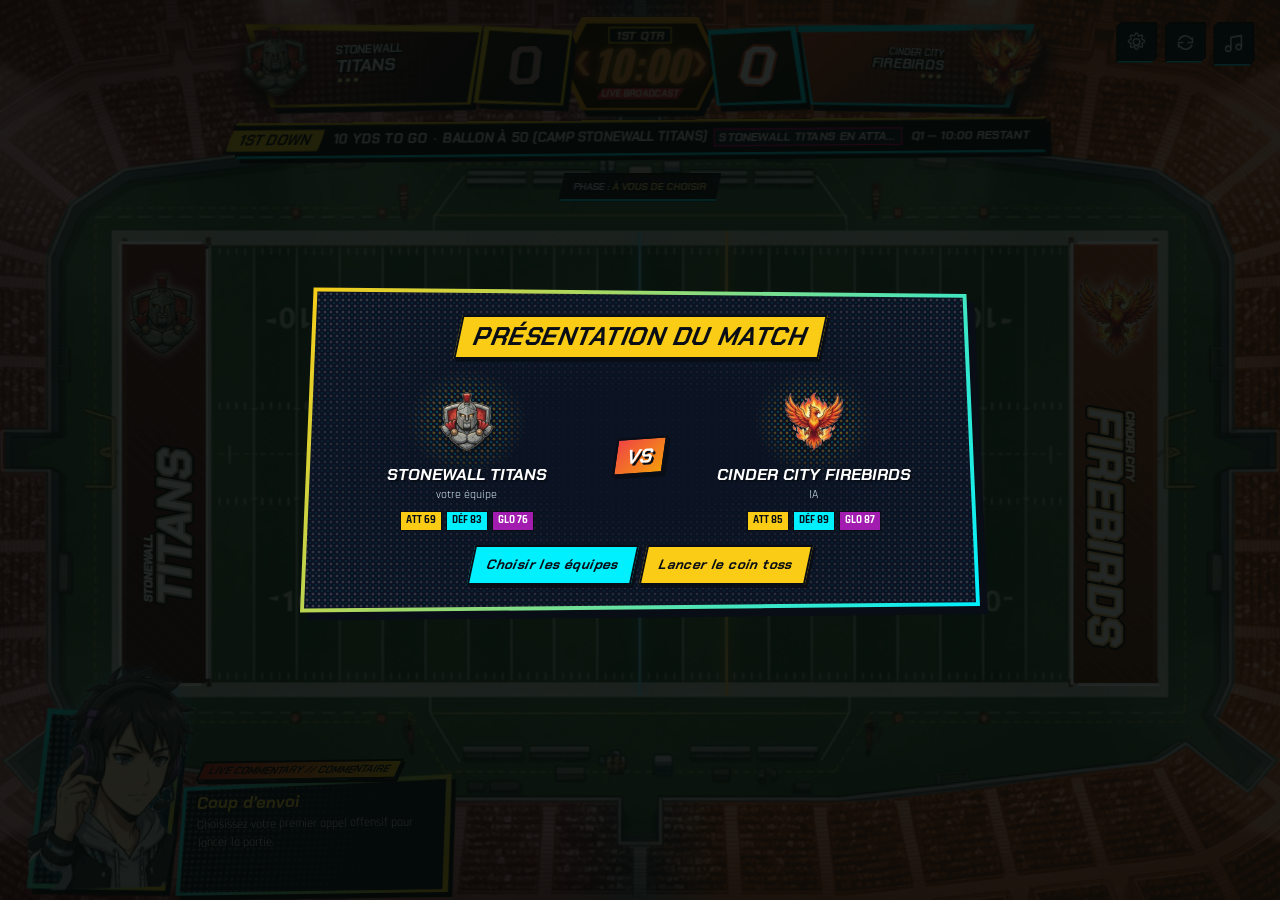
==== commit 5fbfad09: "Coach Tony V2" ====
--- a/index.html
+++ b/index.html
@@ -265,6 +265,6 @@
 </div>
 
 
-  <script src="scripts/loader.js?v=defense-formations-1"></script>
+  <script src="scripts/loader.js?v=defense-formations-2"></script>
 </body>
 </html>
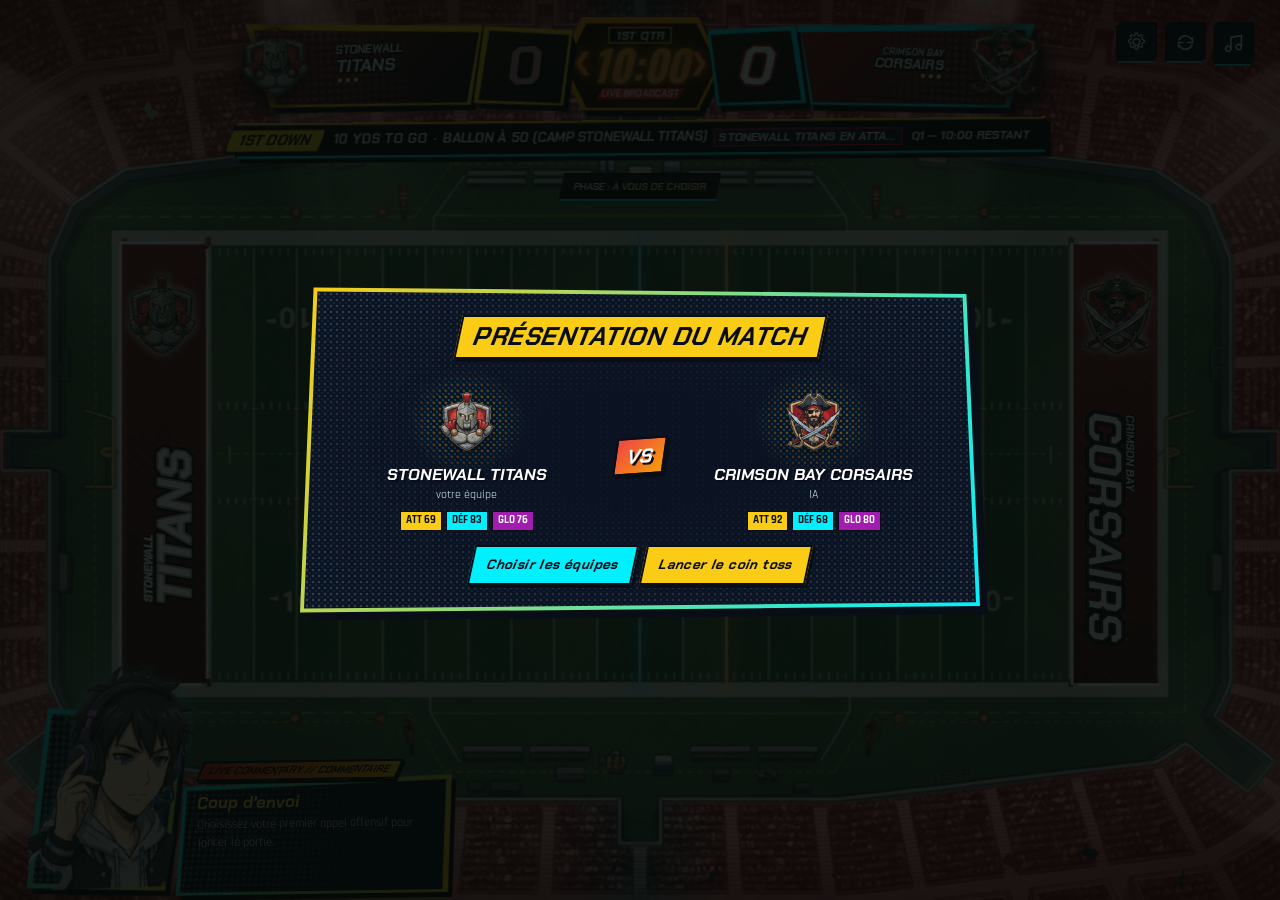
==== commit 22c80ca8: "Coach Tony V2 Flags" ====
--- a/index.html
+++ b/index.html
@@ -8,7 +8,7 @@
 <link rel="preconnect" href="https://fonts.gstatic.com" crossorigin>
 <link href="https://fonts.googleapis.com/css2?family=Chakra+Petch:ital,wght@0,600;0,700;1,700&family=Rajdhani:wght@400;500;600;700&display=swap" rel="stylesheet">
 <link href="https://fonts.googleapis.com/css2?family=Oswald:wght@400;500;600;700&family=Work+Sans:wght@400;500;600&display=swap" rel="stylesheet">
-  <link rel="stylesheet" href="styles/main.css?v=stadium-wide-mask-4">
+  <link rel="stylesheet" href="styles/main.css?v=crowd-flags-1">
 </head>
 <body>
 <div class="wrap game-shell">
@@ -16,6 +16,7 @@
     <div class="stadium-crowd-tint" aria-hidden="true"></div>
     <div class="stadium-crowd-glow" aria-hidden="true"></div>
     <div class="stadium-flashes" aria-hidden="true"></div>
+    <canvas class="stadium-crowd-flags" id="crowdFlagsCanvas" aria-hidden="true"></canvas>
     <canvas class="anime-vfx-canvas" id="animeVfxCanvas" aria-hidden="true"></canvas>
     <div class="field" id="field">
       <canvas class="tactical-canvas" id="tacticalCanvas" aria-hidden="true"></canvas>
@@ -265,6 +266,6 @@
 </div>
 
 
-  <script src="scripts/loader.js?v=defense-formations-2"></script>
+  <script src="scripts/loader.js?v=crowd-flags-1"></script>
 </body>
 </html>
--- a/styles/main.css
+++ b/styles/main.css
@@ -1307,12 +1307,13 @@
     transform:translate(-50%,-50%);
   }
   .field-outer::before,.field-outer::after{ content:none; }
-  .stadium-crowd-tint,.stadium-crowd-glow,.stadium-flashes{
+  .stadium-crowd-tint,.stadium-crowd-glow,.stadium-flashes,.stadium-crowd-flags{
     position:absolute;
     inset:0;
     z-index:2;
     pointer-events:none;
   }
+  .stadium-crowd-flags{ width:100%; height:100%; }
   .stadium-crowd-tint,.stadium-crowd-glow{
     --crowd-gradient:linear-gradient(90deg,var(--home-primary) 0%,var(--home-primary) 46%,transparent 50%,var(--away-primary) 54%,var(--away-primary) 100%);
     --crowd-mask:url("data:image/svg+xml,%3Csvg xmlns='http://www.w3.org/2000/svg' viewBox='0 0 1493 640' preserveAspectRatio='none'%3E%3Cpath fill='white' fill-rule='evenodd' d='M0 0H1493V640H0Z M324 304V181 L340 144 L378 120 L506 103 L585 94 H729 V81 H763 V94 H908 L987 103 L1114 120 L1153 144 L1169 181 V304 H1198 V336 H1169 V487 L1157 513 L1201 540 L1179 565 L1135 531 L1114 542 L987 561 L908 570 H762 V599 H730 V570 H585 L506 561 L378 542 L357 531 L314 565 L292 540 L335 513 L324 487 V336 H295 V304 Z'/%3E%3C/svg%3E");
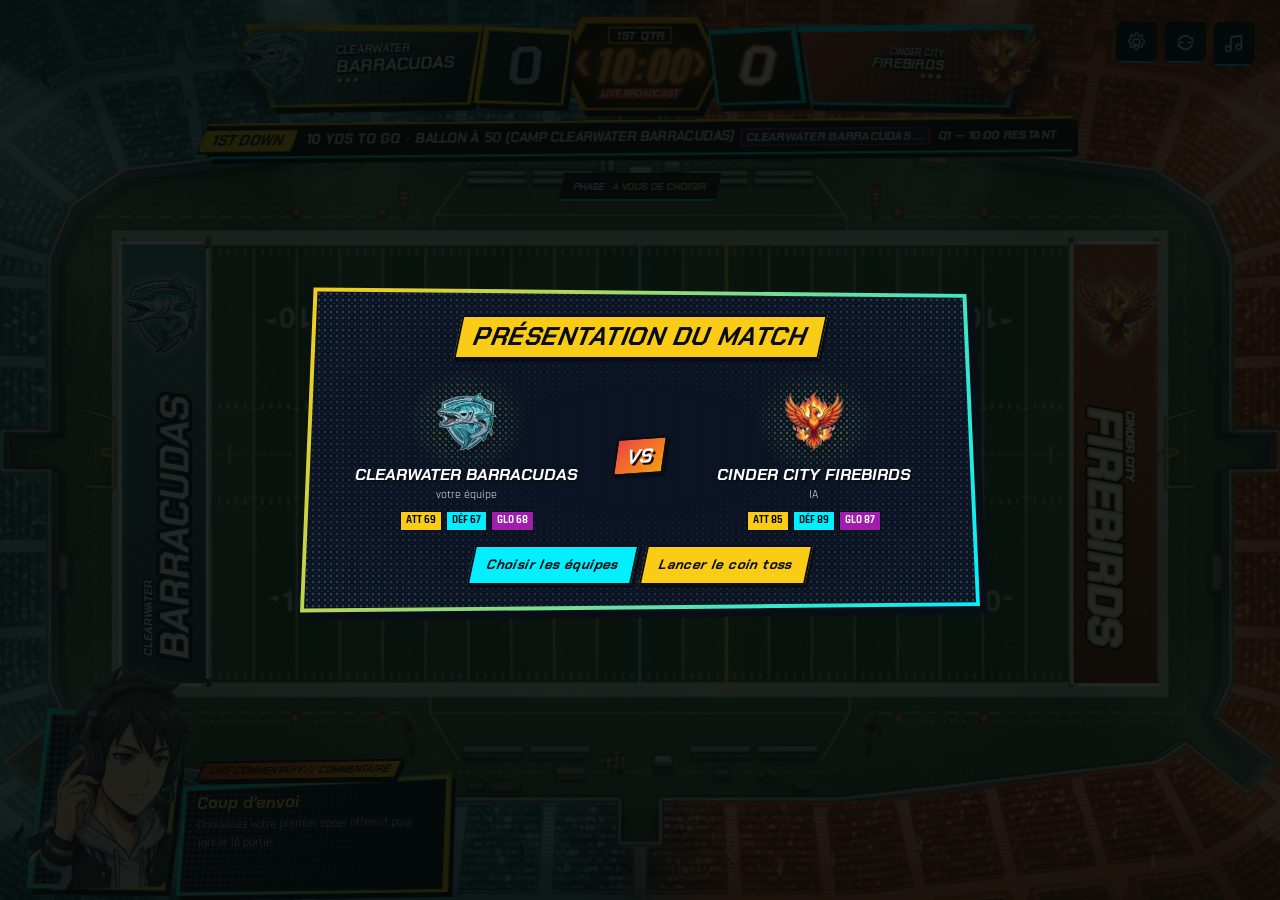
==== commit da0ec94d: "Coach Tony V2 Flags" ====
--- a/index.html
+++ b/index.html
@@ -266,6 +266,6 @@
 </div>
 
 
-  <script src="scripts/loader.js?v=crowd-flags-1"></script>
+  <script src="scripts/loader.js?v=crowd-flags-2"></script>
 </body>
 </html>
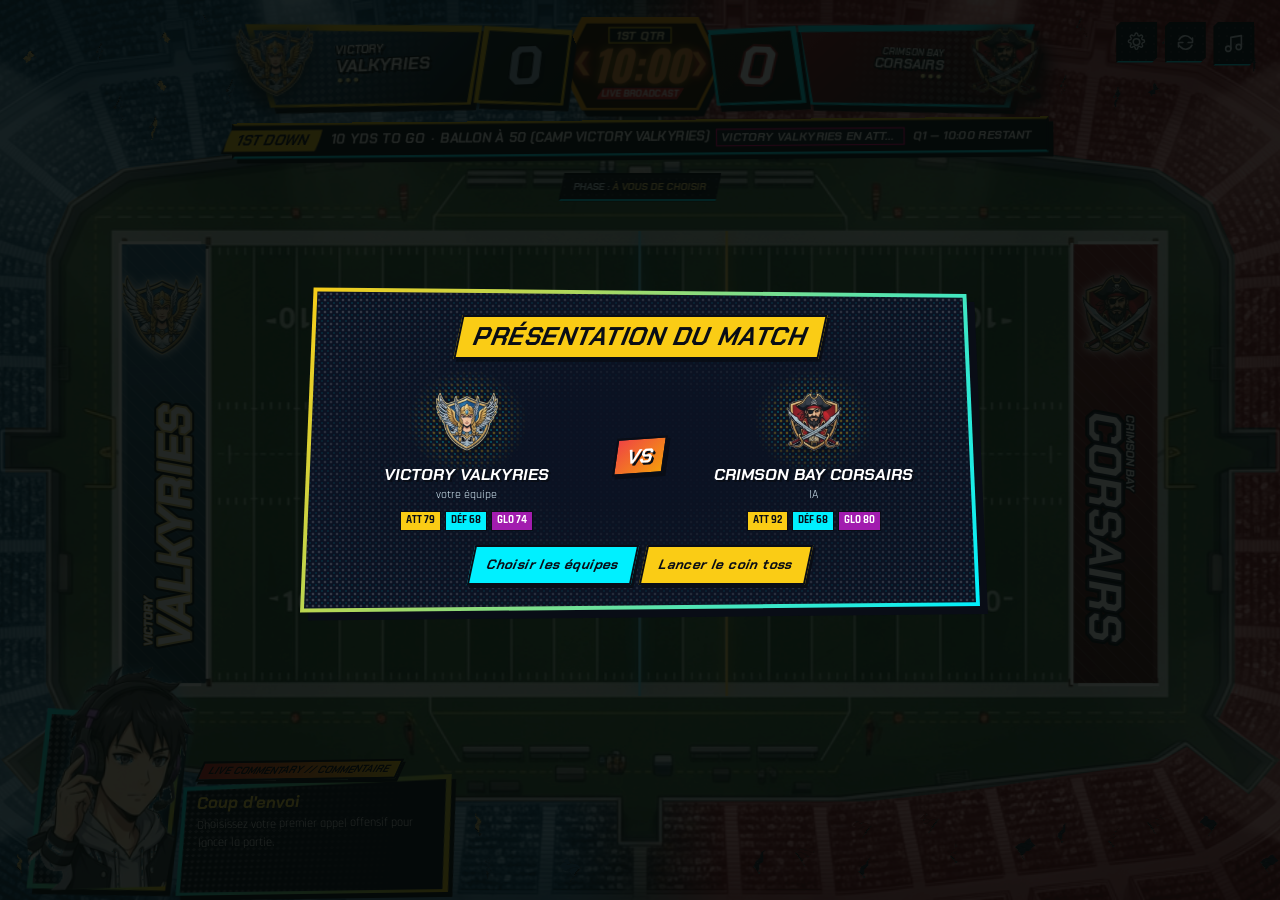
==== commit 17f0f93c: "Coach Tony V2 Flags" ====
--- a/index.html
+++ b/index.html
@@ -266,6 +266,6 @@
 </div>
 
 
-  <script src="scripts/loader.js?v=crowd-flags-2"></script>
+  <script src="scripts/loader.js?v=crowd-flags-3"></script>
 </body>
 </html>
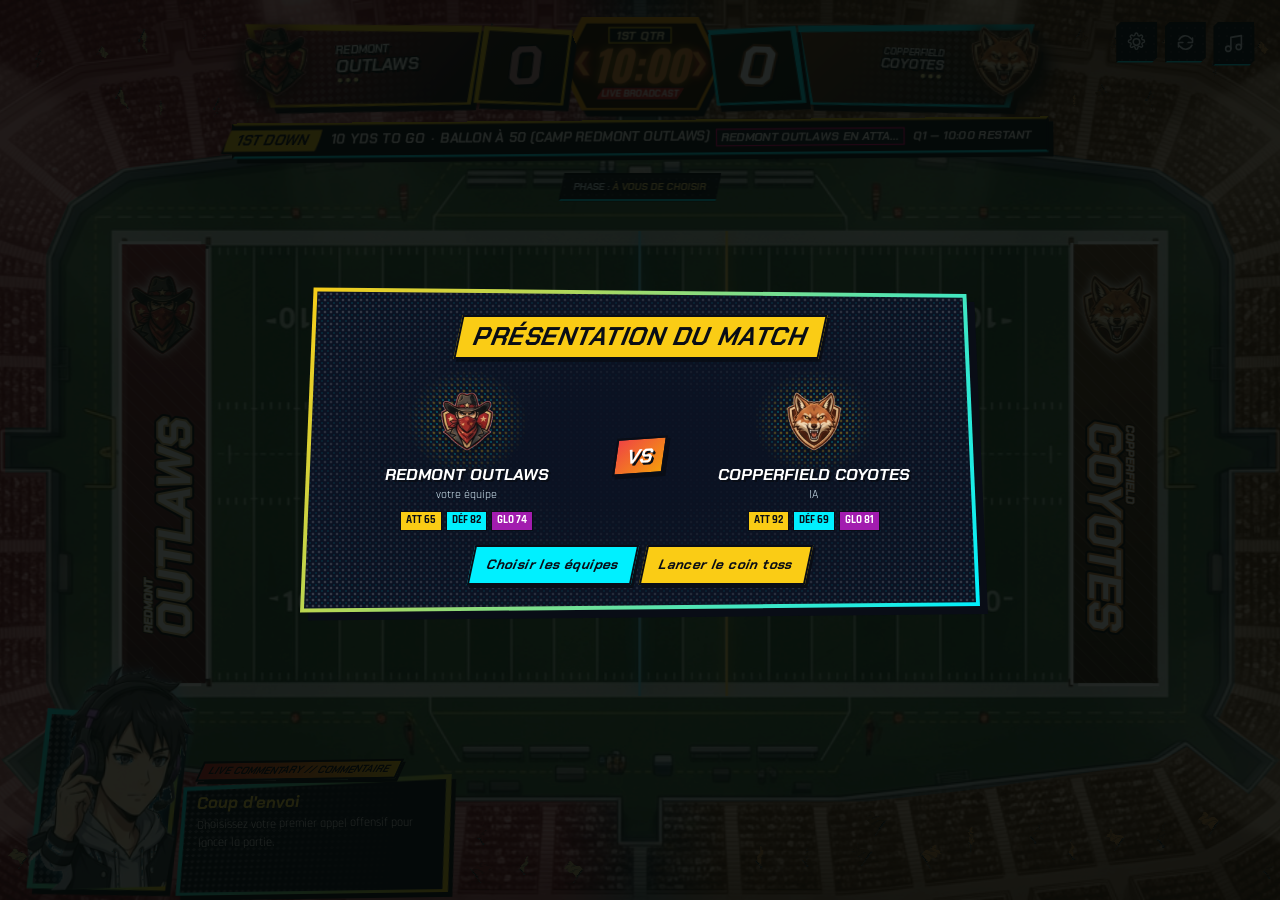
==== commit 73c3427f: "Coach Tony V2 strategy fix" ====
--- a/index.html
+++ b/index.html
@@ -8,7 +8,7 @@
 <link rel="preconnect" href="https://fonts.gstatic.com" crossorigin>
 <link href="https://fonts.googleapis.com/css2?family=Chakra+Petch:ital,wght@0,600;0,700;1,700&family=Rajdhani:wght@400;500;600;700&display=swap" rel="stylesheet">
 <link href="https://fonts.googleapis.com/css2?family=Oswald:wght@400;500;600;700&family=Work+Sans:wght@400;500;600&display=swap" rel="stylesheet">
-  <link rel="stylesheet" href="styles/main.css?v=crowd-flags-1">
+  <link rel="stylesheet" href="styles/main.css?v=playbook-announcements-1">
 </head>
 <body>
 <div class="wrap game-shell">
@@ -125,7 +125,7 @@
     <section class="panel controls-panel overlay-panel playbook-hud" id="controlsPanel" aria-labelledby="controlsTitle">
       <div class="playbook-frame" aria-hidden="true"><div class="playbook-halftone"></div></div>
       <div class="playbook-toolbar" role="group" aria-label="Commandes du playbook" tabindex="0">
-        <h2 class="playbook-label" id="controlsTitle" data-text="ui.static.tacticalPlaybook">TACTICAL PLAYBOOK</h2>
+        <h2 class="playbook-label playbook-a11y-label" id="controlsTitle" data-text="ui.static.tacticalPlaybook">TACTICAL PLAYBOOK</h2>
         <div class="playbook-navigation" id="playbookNavigation"></div>
       </div>
       <div id="controlsBody"></div>
--- a/styles/main.css
+++ b/styles/main.css
@@ -3312,6 +3312,8 @@
     background:radial-gradient(circle,transparent 30%,rgba(5,8,17,0.65) 100%);
   }
   #anime-cutin-overlay.is-active{ display:flex; }
+  #anime-cutin-overlay.is-active ~ .game-overlay #controlsPanel,
+  #controlsPanel.announcement-suppressed{ display:none !important; }
   .game-overlay{ z-index:51; }
   .cutin-banner{
     position:relative;
@@ -3419,3 +3421,18 @@
     #anime-cutin-overlay.is-exiting,#anime-cutin-overlay.is-exiting .cutin-banner,
     .field-outer.screen-shake{ animation:none; }
   }
+
+  .controls-panel .playbook-a11y-label{
+    position:absolute !important;
+    width:1px !important;
+    height:1px !important;
+    min-width:0 !important;
+    margin:-1px !important;
+    padding:0 !important;
+    overflow:hidden !important;
+    clip:rect(0 0 0 0);
+    clip-path:inset(50%);
+    border:0 !important;
+    white-space:nowrap !important;
+    transform:none !important;
+  }
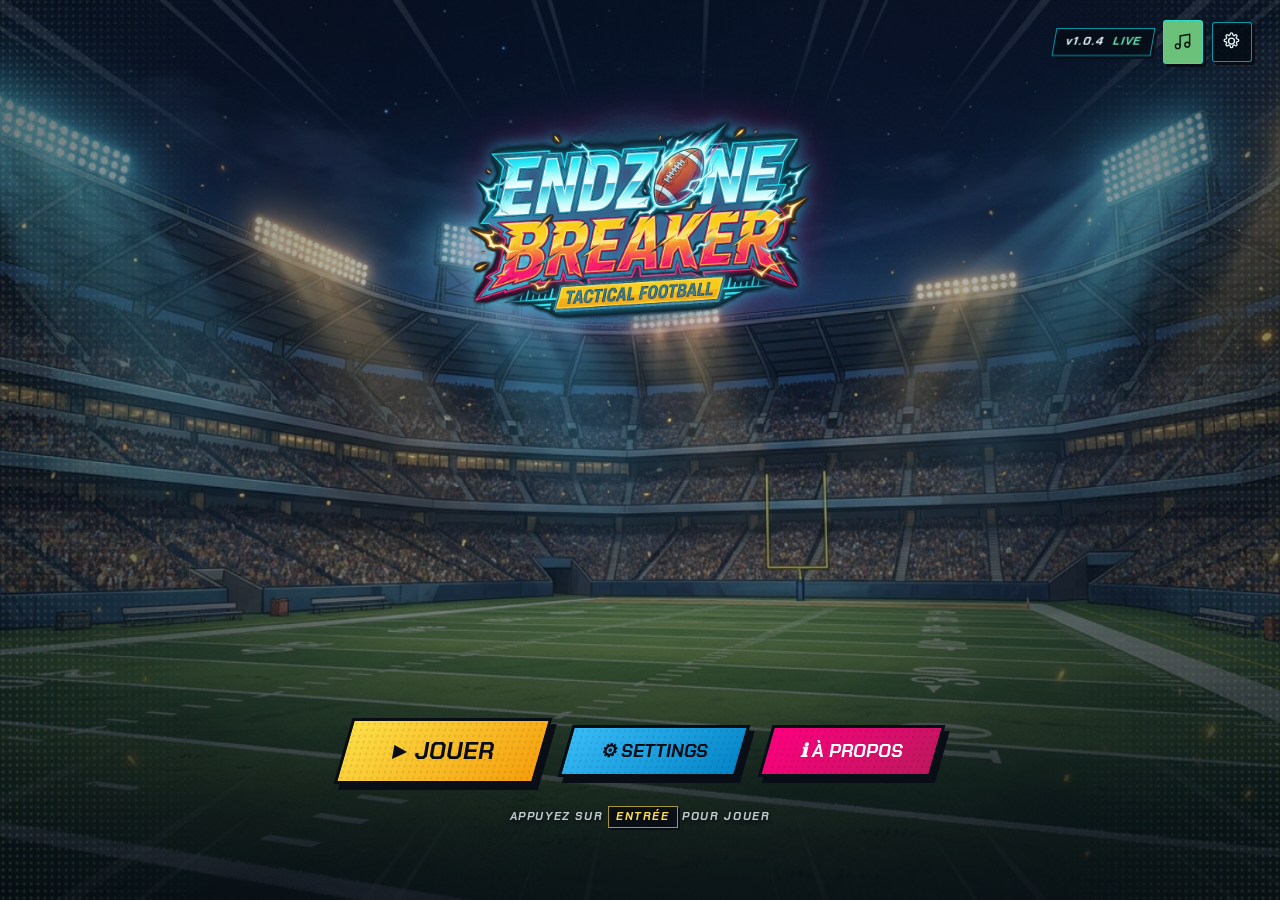
==== commit e1732791: "Coach Tony V2 Ecran accueil" ====
--- a/index.html
+++ b/index.html
@@ -6,11 +6,82 @@
 <title data-text="ui.static.documentTitle">Coach Tony - Tactical Football</title>
 <link rel="preconnect" href="https://fonts.googleapis.com">
 <link rel="preconnect" href="https://fonts.gstatic.com" crossorigin>
-<link href="https://fonts.googleapis.com/css2?family=Chakra+Petch:ital,wght@0,600;0,700;1,700&family=Rajdhani:wght@400;500;600;700&display=swap" rel="stylesheet">
+<link href="https://fonts.googleapis.com/css2?family=Chakra+Petch:ital,wght@0,600;0,700;1,700;1,900&family=Rajdhani:wght@400;500;600;700&display=swap" rel="stylesheet">
 <link href="https://fonts.googleapis.com/css2?family=Oswald:wght@400;500;600;700&family=Work+Sans:wght@400;500;600&display=swap" rel="stylesheet">
-  <link rel="stylesheet" href="styles/main.css?v=playbook-announcements-1">
+  <link rel="stylesheet" href="styles/main.css?v=title-screen-1">
 </head>
 <body>
+<div class="title-screen-overlay" id="title-screen-overlay" role="region" aria-labelledby="titleScreenHeading">
+  <div class="title-screen-shade" aria-hidden="true"></div>
+  <div class="title-embers" aria-hidden="true">
+    <span style="--ember-x:7%;--ember-delay:-1s;--ember-duration:8s"></span>
+    <span style="--ember-x:16%;--ember-delay:-5s;--ember-duration:11s"></span>
+    <span style="--ember-x:25%;--ember-delay:-3s;--ember-duration:9s"></span>
+    <span style="--ember-x:34%;--ember-delay:-8s;--ember-duration:13s"></span>
+    <span style="--ember-x:43%;--ember-delay:-2s;--ember-duration:10s"></span>
+    <span style="--ember-x:52%;--ember-delay:-7s;--ember-duration:12s"></span>
+    <span style="--ember-x:61%;--ember-delay:-4s;--ember-duration:9s"></span>
+    <span style="--ember-x:70%;--ember-delay:-9s;--ember-duration:14s"></span>
+    <span style="--ember-x:79%;--ember-delay:-6s;--ember-duration:11s"></span>
+    <span style="--ember-x:88%;--ember-delay:-1.5s;--ember-duration:10s"></span>
+    <span style="--ember-x:94%;--ember-delay:-10s;--ember-duration:15s"></span>
+  </div>
+
+  <div class="title-utility-bar">
+    <span class="title-version">v1.0.4 <b>LIVE</b></span>
+    <button class="title-icon-button music-toggle" id="titleMusicToggle" type="button" aria-label="Activer la musique" title="Activer la musique" aria-pressed="false">
+      <svg aria-hidden="true"><use href="assets/images/ui-icons.svg#music"></use></svg>
+    </button>
+    <button class="title-icon-button" id="titleSettingsToggle" type="button" aria-label="Paramètres" title="Paramètres" aria-expanded="false" aria-controls="settingsPanel">
+      <svg aria-hidden="true"><use href="assets/images/ui-icons.svg#settings"></use></svg>
+    </button>
+  </div>
+
+  <h1 class="visually-hidden" id="titleScreenHeading">ENDZONE BREAKER — Tactical Football</h1>
+  <div class="title-logo-wrap" aria-hidden="true">
+    <img class="title-game-logo" src="assets/images/game_logo.jpg" alt="">
+  </div>
+
+  <div class="title-menu">
+    <div class="title-main-actions">
+      <button class="title-action title-action-play" id="titlePlayBtn" type="button">
+        <span>▶ JOUER</span>
+      </button>
+      <button class="title-action title-action-settings" id="titleSettingsBtn" type="button">
+        <span>⚙ SETTINGS</span>
+      </button>
+      <button class="title-action title-action-about" id="titleAboutBtn" type="button" aria-expanded="false" aria-controls="titleAboutOverlay">
+        <span>ℹ À PROPOS</span>
+      </button>
+    </div>
+    <p class="title-enter-hint">APPUYEZ SUR <kbd>ENTRÉE</kbd> POUR JOUER</p>
+  </div>
+
+  <section class="title-about-overlay hidden" id="titleAboutOverlay" role="dialog" aria-modal="true" aria-labelledby="titleAboutHeading">
+    <div class="title-about-backdrop" data-close-title-about></div>
+    <div class="modal-frame title-about-frame">
+      <span class="modal-texture" aria-hidden="true"></span>
+      <div class="final-card">
+        <button class="title-about-close" type="button" aria-label="Fermer la fenêtre À propos" data-close-title-about>×</button>
+        <h2 id="titleAboutHeading">À PROPOS</h2>
+        <p class="title-about-game">ENDZONE BREAKER<br><span>TACTICAL FOOTBALL</span></p>
+        <p>Une expérience de football tactique nerveuse, animée comme un duel de sport manga.</p>
+        <div class="title-rules">
+          <h3>RÈGLES RAPIDES</h3>
+          <ol>
+            <li>Choisissez vos équipes puis lancez le coin toss.</li>
+            <li>Lisez le down, la distance, la tendance adverse et appelez votre jeu.</li>
+            <li>Gagnez du terrain, protégez le ballon et faites battre le chrono pour l’adversaire.</li>
+            <li>À la fin du match, l’équipe avec le plus de points remporte le duel.</li>
+          </ol>
+        </div>
+        <p class="title-credits"><b>CRÉDITS</b><br>ENDZONE BREAKER — Tactical Football<br>Conception, interface et direction artistique : l’équipe du jeu</p>
+        <button class="action-btn" type="button" data-close-title-about>RETOUR AU MENU</button>
+      </div>
+    </div>
+  </section>
+</div>
+
 <div class="wrap game-shell">
   <div class="field-outer" id="fieldOuter">
     <div class="stadium-crowd-tint" aria-hidden="true"></div>
@@ -266,6 +337,6 @@
 </div>
 
 
-  <script src="scripts/loader.js?v=crowd-flags-3"></script>
+  <script src="scripts/loader.js?v=title-screen-1"></script>
 </body>
 </html>
--- a/styles/main.css
+++ b/styles/main.css
@@ -668,6 +668,291 @@
   .final-card h2{ font-size:1.6rem; margin-bottom:10px; }
   .final-card .score{ font-size:2.2rem; color:var(--gold); margin-bottom:14px; }
   .hidden{ display:none !important; }
+  .visually-hidden{
+    position:absolute !important;
+    width:1px !important;
+    height:1px !important;
+    padding:0 !important;
+    margin:-1px !important;
+    overflow:hidden !important;
+    clip:rect(0,0,0,0) !important;
+    white-space:nowrap !important;
+    border:0 !important;
+  }
+
+  /* Title screen */
+  .title-screen-overlay{
+    position:fixed;
+    inset:0;
+    z-index:200;
+    display:grid;
+    place-items:center;
+    min-width:0;
+    overflow:hidden;
+    isolation:isolate;
+    background:#090d16 url("../assets/images/title_bg.jpg") center / cover no-repeat;
+    opacity:1;
+    transition:opacity .22s ease,visibility .22s ease;
+  }
+  .title-screen-overlay.is-leaving{ opacity:0; visibility:hidden; pointer-events:none; }
+  .title-screen-shade{
+    position:absolute;
+    z-index:-3;
+    inset:0;
+    background:
+      linear-gradient(180deg,rgba(3,8,17,.1) 0%,rgba(3,8,17,.2) 48%,rgba(3,8,17,.78) 100%),
+      radial-gradient(ellipse at center,rgba(9,13,22,.02) 22%,rgba(9,13,22,.56) 100%);
+  }
+  .title-screen-overlay::after{
+    content:"";
+    position:absolute;
+    z-index:-1;
+    inset:0;
+    pointer-events:none;
+    background:
+      radial-gradient(circle,rgba(250,204,21,.18) 1px,transparent 1.8px) left / 7px 7px,
+      radial-gradient(circle,rgba(0,240,255,.13) 1px,transparent 1.8px) right / 7px 7px;
+    -webkit-mask-image:linear-gradient(90deg,#000 0%,transparent 18%,transparent 82%,#000 100%);
+    mask-image:linear-gradient(90deg,#000 0%,transparent 18%,transparent 82%,#000 100%);
+    opacity:.52;
+  }
+  .title-embers{ position:absolute; z-index:-2; inset:0; overflow:hidden; pointer-events:none; }
+  .title-embers span{
+    position:absolute;
+    left:var(--ember-x);
+    bottom:-24px;
+    width:4px;
+    height:12px;
+    border-radius:50%;
+    background:linear-gradient(#fff7c2,#facc15 42%,#f97316 72%,transparent);
+    box-shadow:0 0 7px #facc15,0 0 13px rgba(255,77,0,.66);
+    opacity:0;
+    animation:floatEmbers var(--ember-duration) linear var(--ember-delay) infinite;
+  }
+  .title-embers span:nth-child(3n){ width:2px; height:8px; }
+  .title-embers span:nth-child(2n){ filter:blur(.35px); }
+  @keyframes floatEmbers{
+    0%{ opacity:0; transform:translate3d(0,4vh,0) rotate(-12deg) scale(.7); }
+    12%{ opacity:.8; }
+    72%{ opacity:.54; }
+    100%{ opacity:0; transform:translate3d(44px,-112vh,0) rotate(28deg) scale(1.15); }
+  }
+  .title-utility-bar{
+    position:absolute;
+    z-index:3;
+    top:clamp(14px,2.2vh,24px);
+    right:clamp(14px,2.2vw,32px);
+    display:flex;
+    align-items:center;
+    gap:9px;
+  }
+  .title-version{
+    padding:7px 11px;
+    color:#e9fbff;
+    background:rgba(4,11,20,.78);
+    border:1px solid rgba(0,240,255,.6);
+    box-shadow:3px 3px 0 #090d16;
+    font:italic 700 .74rem/1 'Chakra Petch',sans-serif;
+    letter-spacing:.08em;
+    transform:skewX(-10deg);
+    backdrop-filter:blur(8px);
+  }
+  .title-version b{ margin-left:5px; color:#6ee7b7; }
+  .title-icon-button{
+    display:grid;
+    place-items:center;
+    width:40px;
+    height:40px;
+    padding:0;
+    color:#e9fbff;
+    background:rgba(4,11,20,.82);
+    border:1px solid rgba(0,240,255,.62);
+    border-radius:3px;
+    box-shadow:3px 3px 0 #090d16;
+    cursor:pointer;
+    transition:color .15s ease,border-color .15s ease,transform .15s ease;
+  }
+  .title-icon-button svg{ width:19px; height:19px; fill:none; stroke:currentColor; stroke-width:1.8; }
+  .title-icon-button:hover{ color:#fde047; border-color:#fde047; transform:translateY(-2px); }
+  .title-icon-button[aria-pressed="true"]{ color:#fde047; border-color:#fde047; }
+  .title-logo-wrap{
+    position:absolute;
+    top:8%;
+    left:50%;
+    width:min(520px,55vw);
+    transform:translateX(-50%);
+    animation:logoImpactIn .35s cubic-bezier(.2,1.32,.42,1) both;
+  }
+  .title-game-logo{
+    display:block;
+    width:100%;
+    height:auto;
+    opacity:0;
+    mix-blend-mode:screen;
+    filter:drop-shadow(0 0 8px rgba(0,240,255,.62)) drop-shadow(0 0 20px rgba(255,0,127,.34));
+    animation:overdriveGlow 2.8s ease-in-out .35s infinite;
+    transition:opacity .12s ease;
+  }
+  .title-game-logo.is-ready{ opacity:1; }
+  @keyframes logoImpactIn{
+    from{ opacity:0; transform:translateX(-50%) scale(1.18); }
+    to{ opacity:1; transform:translateX(-50%) scale(1); }
+  }
+  @keyframes overdriveGlow{
+    0%,100%{ filter:drop-shadow(0 0 7px rgba(0,240,255,.72)) drop-shadow(0 0 18px rgba(0,240,255,.24)); }
+    50%{ filter:drop-shadow(0 0 8px rgba(255,0,127,.78)) drop-shadow(0 0 24px rgba(255,0,127,.38)); }
+  }
+  .title-menu{
+    position:absolute;
+    z-index:2;
+    left:50%;
+    bottom:8%;
+    width:min(920px,94vw);
+    transform:translateX(-50%);
+    text-align:center;
+  }
+  .title-main-actions{
+    display:flex;
+    align-items:center;
+    justify-content:center;
+    gap:22px;
+  }
+  .title-action{
+    position:relative;
+    padding:14px 32px;
+    color:#090d16;
+    border:3px solid #090d16;
+    border-radius:0;
+    box-shadow:6px 6px 0 #090d16;
+    font:italic 900 1.15rem/1 'Chakra Petch',sans-serif;
+    text-transform:uppercase;
+    cursor:pointer;
+    transform:skewX(-16deg);
+    transition:transform .12s ease,filter .12s ease,box-shadow .12s ease;
+  }
+  .title-action::before{
+    content:"";
+    position:absolute;
+    inset:0;
+    pointer-events:none;
+    background-image:radial-gradient(rgba(9,13,22,.3) 1px,transparent 1.3px);
+    background-size:6px 6px;
+    opacity:.32;
+  }
+  .title-action > span{ position:relative; display:block; transform:skewX(16deg); }
+  .title-action:hover,.title-action:focus-visible{
+    filter:brightness(1.08);
+    box-shadow:7px 9px 0 #090d16;
+    transform:skewX(-16deg) translateY(-4px) scale(1.04);
+  }
+  .title-action:active{ transform:skewX(-16deg) translateY(1px) scale(.99); }
+  .title-action-play{
+    padding:18px 46px;
+    background:linear-gradient(135deg,#fde047,#f59e0b);
+    font-size:1.5rem;
+  }
+  .title-action-settings{ background:linear-gradient(135deg,#38bdf8,#0284c7); }
+  .title-action-about{
+    color:#fff;
+    background:linear-gradient(135deg,#ff007f,#be185d);
+  }
+  .title-enter-hint{
+    margin:22px 0 0;
+    color:rgba(244,251,255,.78);
+    font:italic 700 .72rem/1.2 'Chakra Petch',sans-serif;
+    letter-spacing:.14em;
+    text-shadow:0 2px 4px #090d16;
+  }
+  .title-enter-hint kbd{
+    display:inline-block;
+    padding:3px 7px;
+    color:#fde047;
+    background:rgba(9,13,22,.8);
+    border:1px solid rgba(253,224,71,.65);
+    box-shadow:2px 2px 0 #090d16;
+    font:inherit;
+  }
+  #title-screen-overlay > .overlay-drawer{
+    position:fixed;
+    z-index:215;
+    top:9%;
+    right:2.2%;
+    width:min(380px,calc(100vw - 32px));
+    max-height:82%;
+  }
+  .title-about-overlay{
+    position:absolute;
+    z-index:220;
+    inset:0;
+    display:flex;
+    align-items:center;
+    justify-content:center;
+    padding:20px;
+  }
+  .title-about-backdrop{ position:absolute; inset:0; background:rgba(2,6,13,.82); backdrop-filter:blur(5px); }
+  .title-about-frame{ width:min(100%,620px); max-height:86vh; }
+  #title-screen-overlay .title-about-frame .final-card{
+    max-height:86vh;
+    padding:28px 34px 30px;
+    color:#edf8ff;
+    text-align:left;
+  }
+  #title-screen-overlay .title-about-close{
+    position:absolute;
+    z-index:3;
+    top:11px;
+    right:12px;
+    width:34px;
+    height:34px;
+    color:#fff;
+    background:#be185d;
+    border:2px solid #090d16;
+    box-shadow:3px 3px 0 #090d16;
+    font:900 1.35rem/1 'Chakra Petch',sans-serif;
+    cursor:pointer;
+  }
+  .title-about-game{
+    margin:8px 0 12px;
+    color:#fde047;
+    font:italic 900 clamp(1.2rem,2.4vw,1.85rem)/1.05 'Chakra Petch',sans-serif;
+    text-align:center;
+  }
+  .title-about-game span{ color:#00f0ff; font-size:.67em; letter-spacing:.18em; }
+  .title-about-frame p{ margin:8px 0; font-size:.9rem; line-height:1.55; }
+  .title-rules{
+    margin:16px 0;
+    padding:12px 16px;
+    background:rgba(3,10,22,.64);
+    border-left:4px solid #00f0ff;
+  }
+  .title-rules h3{
+    color:#fde047;
+    font:italic 900 .95rem/1.1 'Chakra Petch',sans-serif;
+    letter-spacing:.08em;
+  }
+  .title-rules ol{ margin:8px 0 0; padding-left:20px; }
+  .title-rules li{ margin:5px 0; padding-left:3px; font-size:.84rem; }
+  .title-credits{ padding-top:10px; border-top:1px solid rgba(0,240,255,.34); text-align:center; }
+  .title-credits b{ color:#ff4ca0; }
+  .title-about-frame .action-btn{ display:block; margin:16px auto 0; }
+  @media (max-height:650px) and (orientation:landscape){
+    .title-logo-wrap{ top:4%; width:min(420px,43vw); }
+    .title-menu{ bottom:5%; }
+    .title-enter-hint{ margin-top:14px; }
+    .title-action-play{ padding:15px 38px; }
+    .title-action:not(.title-action-play){ padding:12px 28px; }
+  }
+  @media (max-height:450px) and (orientation:landscape){
+    .title-logo-wrap{ top:1%; width:min(350px,38vw); }
+    .title-main-actions{ gap:16px; }
+    .title-action-play{ padding:12px 30px; font-size:1.2rem; }
+    .title-action:not(.title-action-play){ padding:10px 24px; font-size:.95rem; }
+    .title-enter-hint{ margin-top:10px; }
+  }
+  @media (prefers-reduced-motion:reduce){
+    .title-embers span,.title-game-logo,.title-logo-wrap{ animation:none; }
+    .title-screen-overlay,.title-action{ transition:none; }
+  }
   @media (max-width: 560px){
     .scoreboard{ grid-template-columns: 1fr auto 1fr; padding:10px; }
     .team-score .val{ font-size:1.8rem; }
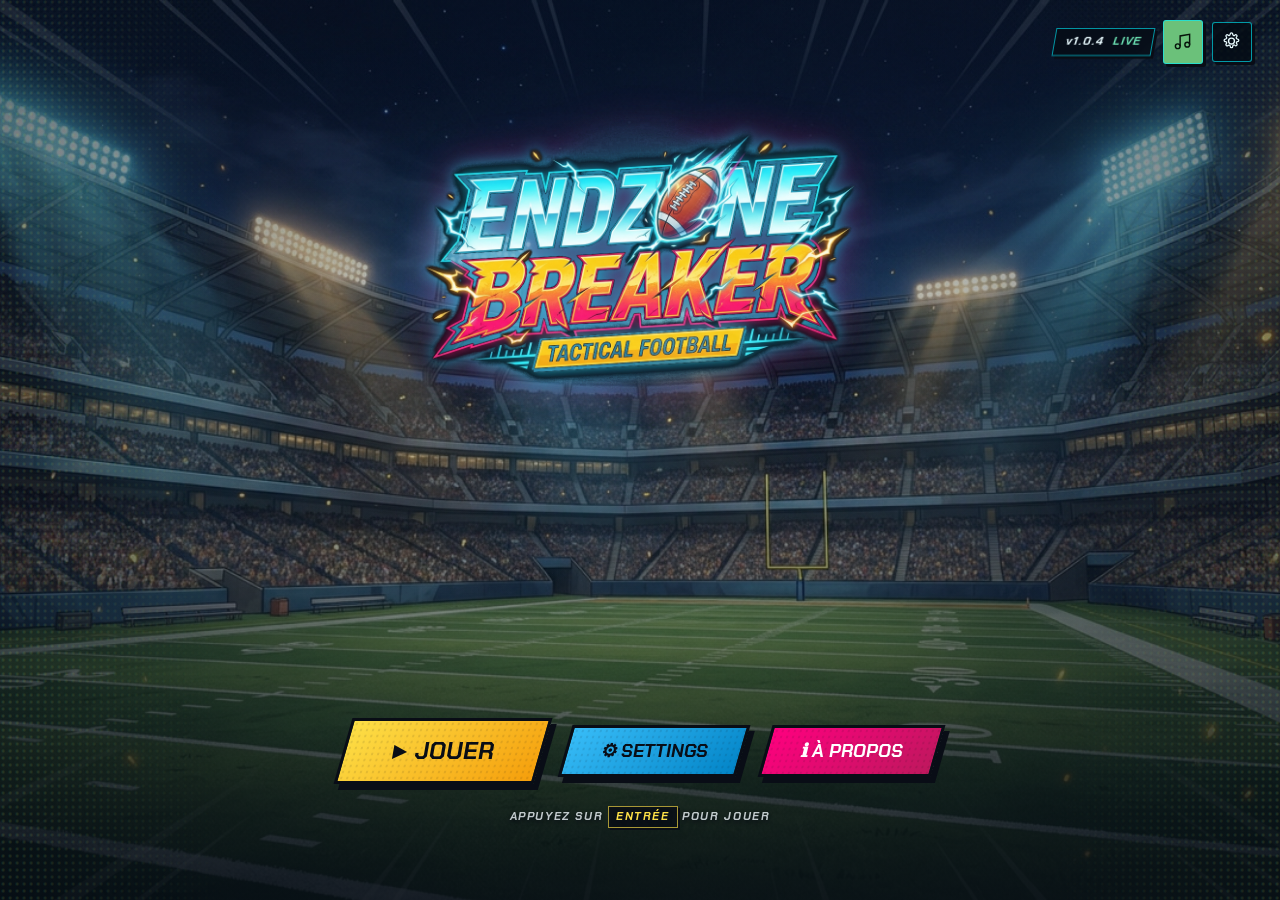
==== commit a7a318c3: "Coach Tony V2 Ecran accueil 3" ====
--- a/index.html
+++ b/index.html
@@ -65,7 +65,7 @@
         <button class="title-about-close" type="button" aria-label="Fermer la fenêtre À propos" data-close-title-about>×</button>
         <h2 id="titleAboutHeading">À PROPOS</h2>
         <p class="title-about-game">ENDZONE BREAKER<br><span>TACTICAL FOOTBALL</span></p>
-        <p>Une expérience de football tactique nerveuse, animée comme un duel de sport manga.</p>
+        <p>Une expérience de football tactique nerveuse, un duel d'anticipation entre l'IA et toi.</p>
         <div class="title-rules">
           <h3>RÈGLES RAPIDES</h3>
           <ol>
@@ -75,7 +75,7 @@
             <li>À la fin du match, l’équipe avec le plus de points remporte le duel.</li>
           </ol>
         </div>
-        <p class="title-credits"><b>CRÉDITS</b><br>ENDZONE BREAKER — Tactical Football<br>Conception, interface et direction artistique : l’équipe du jeu</p>
+        <p class="title-credits"><b>CRÉDITS</b><br>ENDZONE BREAKER — Tactical Football<br>Conception, interface et direction artistique : EmirSelecto avec les bros Claude, ChatGPT et Copilot Github </p>
         <button class="action-btn" type="button" data-close-title-about>RETOUR AU MENU</button>
       </div>
     </div>
--- a/styles/main.css
+++ b/styles/main.css
@@ -779,7 +779,7 @@
     position:absolute;
     top:8%;
     left:50%;
-    width:min(520px,55vw);
+    width:min(650px,68.75vw);
     transform:translateX(-50%);
     animation:logoImpactIn .35s cubic-bezier(.2,1.32,.42,1) both;
   }
@@ -936,14 +936,14 @@
   .title-credits b{ color:#ff4ca0; }
   .title-about-frame .action-btn{ display:block; margin:16px auto 0; }
   @media (max-height:650px) and (orientation:landscape){
-    .title-logo-wrap{ top:4%; width:min(420px,43vw); }
+    .title-logo-wrap{ top:4%; width:min(525px,53.75vw); }
     .title-menu{ bottom:5%; }
     .title-enter-hint{ margin-top:14px; }
     .title-action-play{ padding:15px 38px; }
     .title-action:not(.title-action-play){ padding:12px 28px; }
   }
   @media (max-height:450px) and (orientation:landscape){
-    .title-logo-wrap{ top:1%; width:min(350px,38vw); }
+    .title-logo-wrap{ top:1%; width:min(438px,47.5vw); }
     .title-main-actions{ gap:16px; }
     .title-action-play{ padding:12px 30px; font-size:1.2rem; }
     .title-action:not(.title-action-play){ padding:10px 24px; font-size:.95rem; }
@@ -3298,6 +3298,204 @@
   }
   .pregame-frame{ width:min(100%,680px); }
   .choice-frame{ width:min(100%,560px); }
+  .save-resume-choice{ background:rgba(2,6,13,.9); }
+  .choice-frame.save-resume-modal{
+    width:min(94vw,790px);
+    max-height:calc(100dvh - 34px);
+    filter:drop-shadow(8px 8px 0 #090d16);
+  }
+  .save-resume-modal::before,
+  .save-resume-modal::after{
+    clip-path:polygon(2% 0%,98% 2%,100% 98%,0% 100%);
+  }
+  .save-resume-modal::before{
+    inset:0;
+    background:linear-gradient(135deg,#facc15 0 48%,#090d16 48% 52%,#00f0ff 52%);
+  }
+  .save-resume-modal::after{ inset:5px; background:#0b1222; }
+  .save-resume-modal .modal-texture{
+    inset:5px;
+    clip-path:polygon(2% 0%,98% 2%,100% 98%,0% 100%);
+    background:#0b1222;
+  }
+  .save-resume-modal .modal-texture::after{
+    background-image:
+      radial-gradient(rgba(0,240,255,.18) 1.3px,transparent 1.5px),
+      radial-gradient(rgba(250,204,21,.12) 1.2px,transparent 1.4px);
+    background-position:0 0,4px 4px;
+    background-size:8px 8px;
+    opacity:1;
+    -webkit-mask-image:none;
+    mask-image:none;
+  }
+  .save-resume-modal .final-card{
+    display:flex;
+    flex-direction:column;
+    align-items:center;
+    padding:12px 34px 28px;
+    overflow:visible;
+  }
+  .save-resume-logo{
+    position:relative;
+    z-index:3;
+    display:block;
+    width:190px;
+    height:auto;
+    margin-top:-36px;
+    margin-bottom:-10px;
+    opacity:0;
+    mix-blend-mode:screen;
+    filter:
+      drop-shadow(-2px 0 3px rgba(0,240,255,.72))
+      drop-shadow(2px 0 3px rgba(255,0,127,.6))
+      drop-shadow(0 0 7px rgba(0,240,255,.28));
+    transition:opacity .12s ease;
+  }
+  .save-resume-logo.is-ready{ opacity:1; }
+  .save-resume-modal #choiceTitle{
+    display:block;
+    margin:0 0 18px;
+    padding:8px 26px;
+    color:#090d16;
+    background:#facc15;
+    border:3px solid #090d16;
+    box-shadow:4px 4px 0 #090d16;
+    font:italic 900 clamp(.82rem,1.6vw,1.25rem)/1.1 'Chakra Petch',sans-serif;
+    letter-spacing:.045em;
+    transform:skewX(-14deg);
+  }
+  .save-resume-modal #choiceBody{ width:100%; margin:0 0 18px !important; }
+  .resume-match-card{
+    position:relative;
+    isolation:isolate;
+    display:grid;
+    grid-template-columns:minmax(0,1fr) minmax(160px,.8fr) minmax(0,1fr);
+    align-items:stretch;
+    min-height:150px;
+    overflow:hidden;
+    background:linear-gradient(115deg,rgba(24,43,67,.96),rgba(6,12,24,.98));
+    border:2px solid #00f0ff;
+    box-shadow:inset 0 0 0 2px #090d16,5px 5px 0 #090d16;
+    clip-path:polygon(1.5% 0,98.5% 2%,100% 97%,0 100%);
+  }
+  .resume-match-card::before{
+    content:"";
+    position:absolute;
+    z-index:-1;
+    inset:0;
+    background:radial-gradient(rgba(255,255,255,.13) 1px,transparent 1.4px);
+    background-size:7px 7px;
+    opacity:.38;
+  }
+  .resume-team{
+    display:grid;
+    grid-template-columns:68px minmax(0,1fr) auto;
+    align-items:center;
+    gap:10px;
+    min-width:0;
+    padding:20px 16px;
+  }
+  .resume-team-ai{ grid-template-columns:auto minmax(0,1fr) 68px; text-align:right; }
+  .resume-team img{
+    width:68px;
+    height:68px;
+    object-fit:contain;
+    filter:drop-shadow(3px 4px 0 #090d16);
+  }
+  .resume-team-copy{ display:flex; flex-direction:column; min-width:0; }
+  .resume-team-side{
+    color:#00f0ff;
+    font:italic 900 .58rem/1.2 'Chakra Petch',sans-serif;
+    letter-spacing:.14em;
+  }
+  .resume-team-ai .resume-team-side{ color:#ff4ca0; }
+  .resume-team-copy strong{
+    display:block;
+    margin-top:4px;
+    color:#fff;
+    font:italic 800 clamp(.7rem,1.25vw,1rem)/1.08 'Chakra Petch',sans-serif;
+    overflow-wrap:anywhere;
+    text-shadow:2px 2px 0 #090d16;
+  }
+  .resume-score{
+    color:#facc15;
+    font:italic 900 2.4rem/1 'Chakra Petch',sans-serif;
+    -webkit-text-stroke:2px #090d16;
+    paint-order:stroke fill;
+    filter:drop-shadow(3px 3px 0 #090d16);
+  }
+  .resume-team-ai .resume-score{ color:#67e8f9; }
+  .resume-live-card{
+    display:flex;
+    flex-direction:column;
+    align-items:center;
+    justify-content:center;
+    gap:5px;
+    padding:12px 10px;
+    color:#fff;
+    background:linear-gradient(155deg,rgba(190,24,60,.96),rgba(126,34,24,.95));
+    border-right:2px solid #facc15;
+    border-left:2px solid #facc15;
+    text-align:center;
+    transform:skewX(-5deg);
+  }
+  .resume-live-card > *{ transform:skewX(5deg); }
+  .resume-live-badge{
+    padding:3px 9px;
+    color:#090d16;
+    background:#facc15;
+    font:italic 900 .66rem/1 'Chakra Petch',sans-serif;
+    letter-spacing:.1em;
+  }
+  .resume-live-card strong{ font:italic 900 .8rem/1.1 'Chakra Petch',sans-serif; }
+  .resume-clock{ font:900 1.35rem/1 'Chakra Petch',sans-serif; }
+  .resume-live-card span:last-child{
+    max-width:150px;
+    color:#fff7ed;
+    font:700 .7rem/1.25 'Chakra Petch',sans-serif;
+  }
+  .resume-saved-at{
+    margin:10px 0 0 !important;
+    color:#94a3b8;
+    font-size:.72rem;
+    text-align:center;
+  }
+  .save-resume-modal #choiceActions{
+    display:flex;
+    width:100%;
+    gap:14px;
+    flex-wrap:nowrap;
+  }
+  .save-resume-modal #choiceActions button.action-btn{
+    min-height:52px;
+    border:3px solid #090d16;
+    border-radius:0;
+    box-shadow:4px 4px 0 #090d16;
+    font:italic 900 clamp(.72rem,1.2vw,.95rem)/1.1 'Chakra Petch',sans-serif;
+    text-transform:uppercase;
+    transform:skewX(-14deg);
+  }
+  .save-resume-modal #choiceActions button.action-btn > span{ transform:skewX(14deg); }
+  .save-resume-modal #choiceActions button:first-child{
+    flex:1.35;
+    color:#090d16;
+    background:linear-gradient(135deg,#fde047,#f59e0b);
+  }
+  .save-resume-modal #choiceActions button:nth-child(2){
+    flex:1;
+    color:#090d16;
+    background:linear-gradient(135deg,#38bdf8,#0284c7);
+  }
+  @media (max-width:760px), (max-height:560px) and (orientation:landscape){
+    .save-resume-modal .final-card{ padding:10px 22px 22px; }
+    .save-resume-logo{ width:150px; margin-top:-28px; }
+    .resume-match-card{ grid-template-columns:minmax(0,1fr) 130px minmax(0,1fr); min-height:120px; }
+    .resume-team{ grid-template-columns:48px minmax(0,1fr); gap:7px; padding:14px 10px; }
+    .resume-team-ai{ grid-template-columns:minmax(0,1fr) 48px; }
+    .resume-team img{ width:48px; height:48px; }
+    .resume-team .resume-score{ grid-column:1 / -1; justify-self:center; font-size:1.8rem; }
+    .resume-live-card span:last-child{ font-size:.58rem; }
+  }
   .toss-frame{ width:min(100%,460px); }
   .modal-frame .final-card{
     position:relative;
